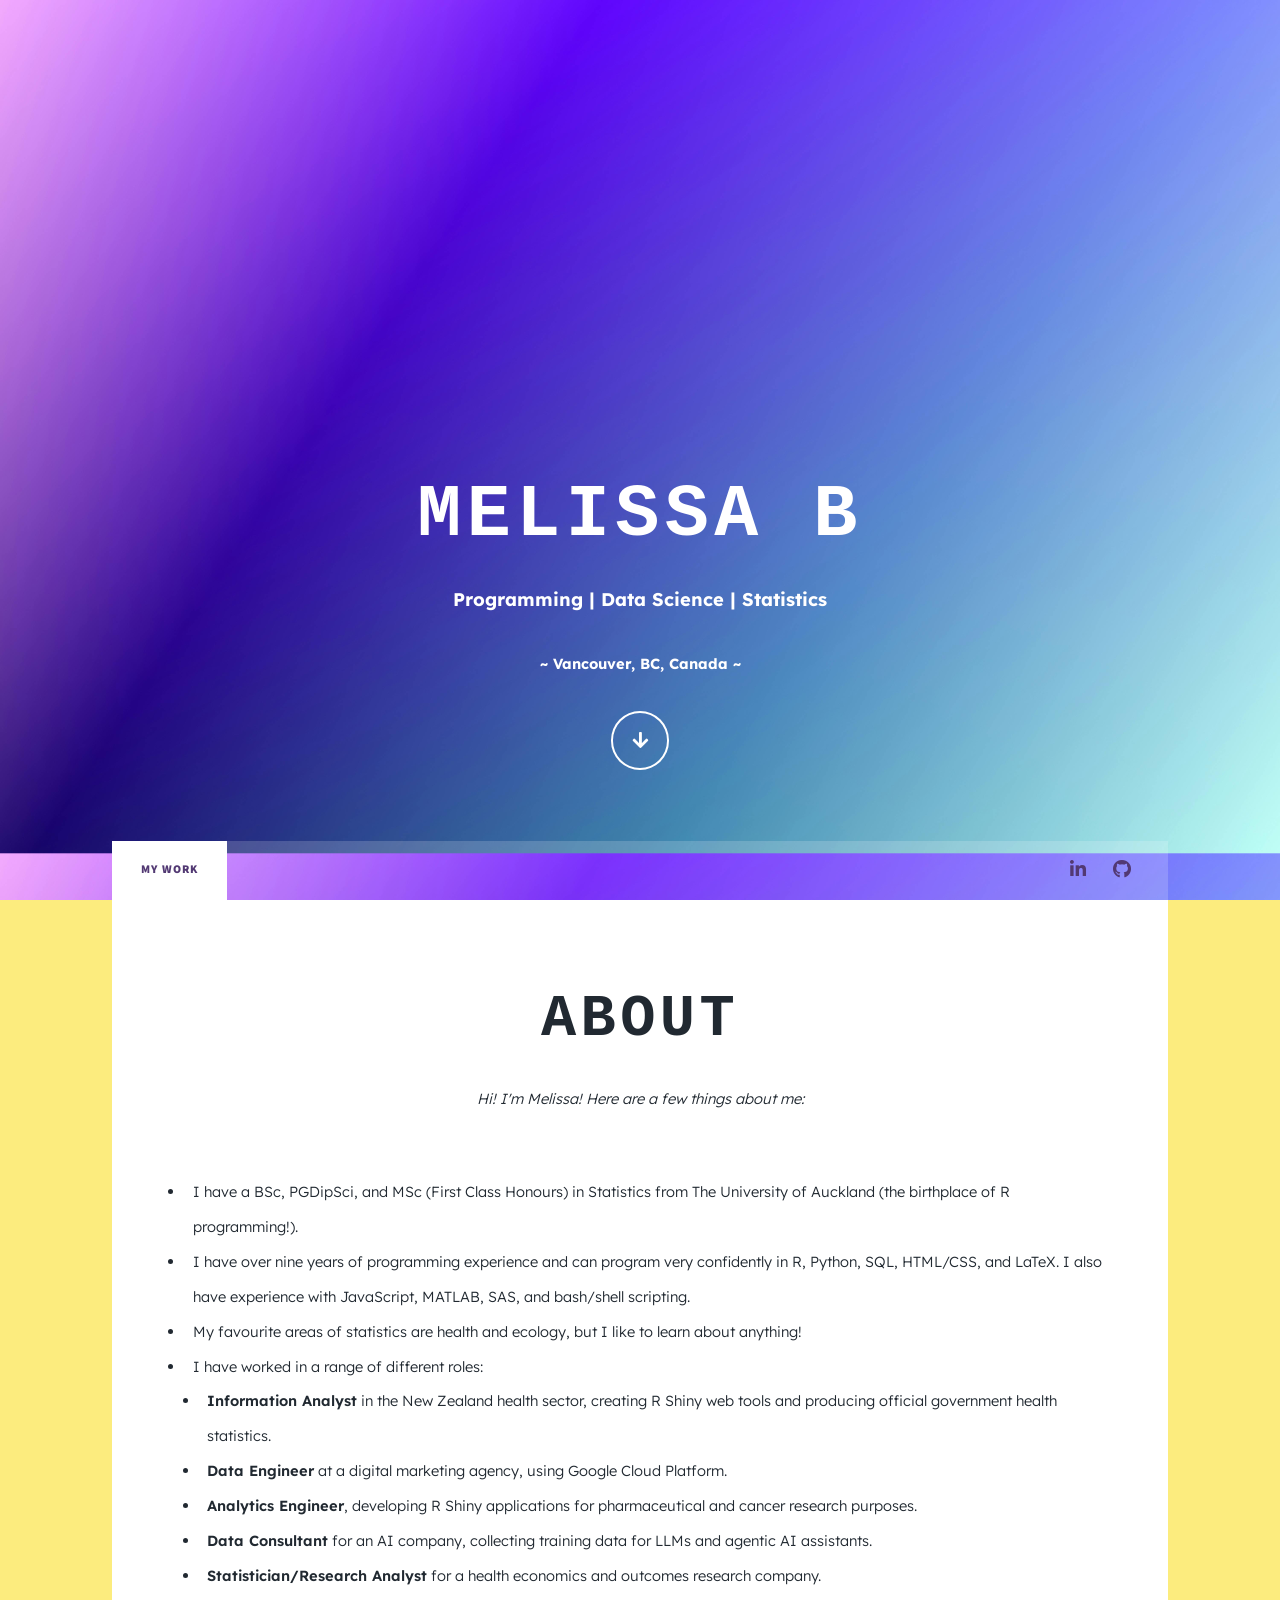
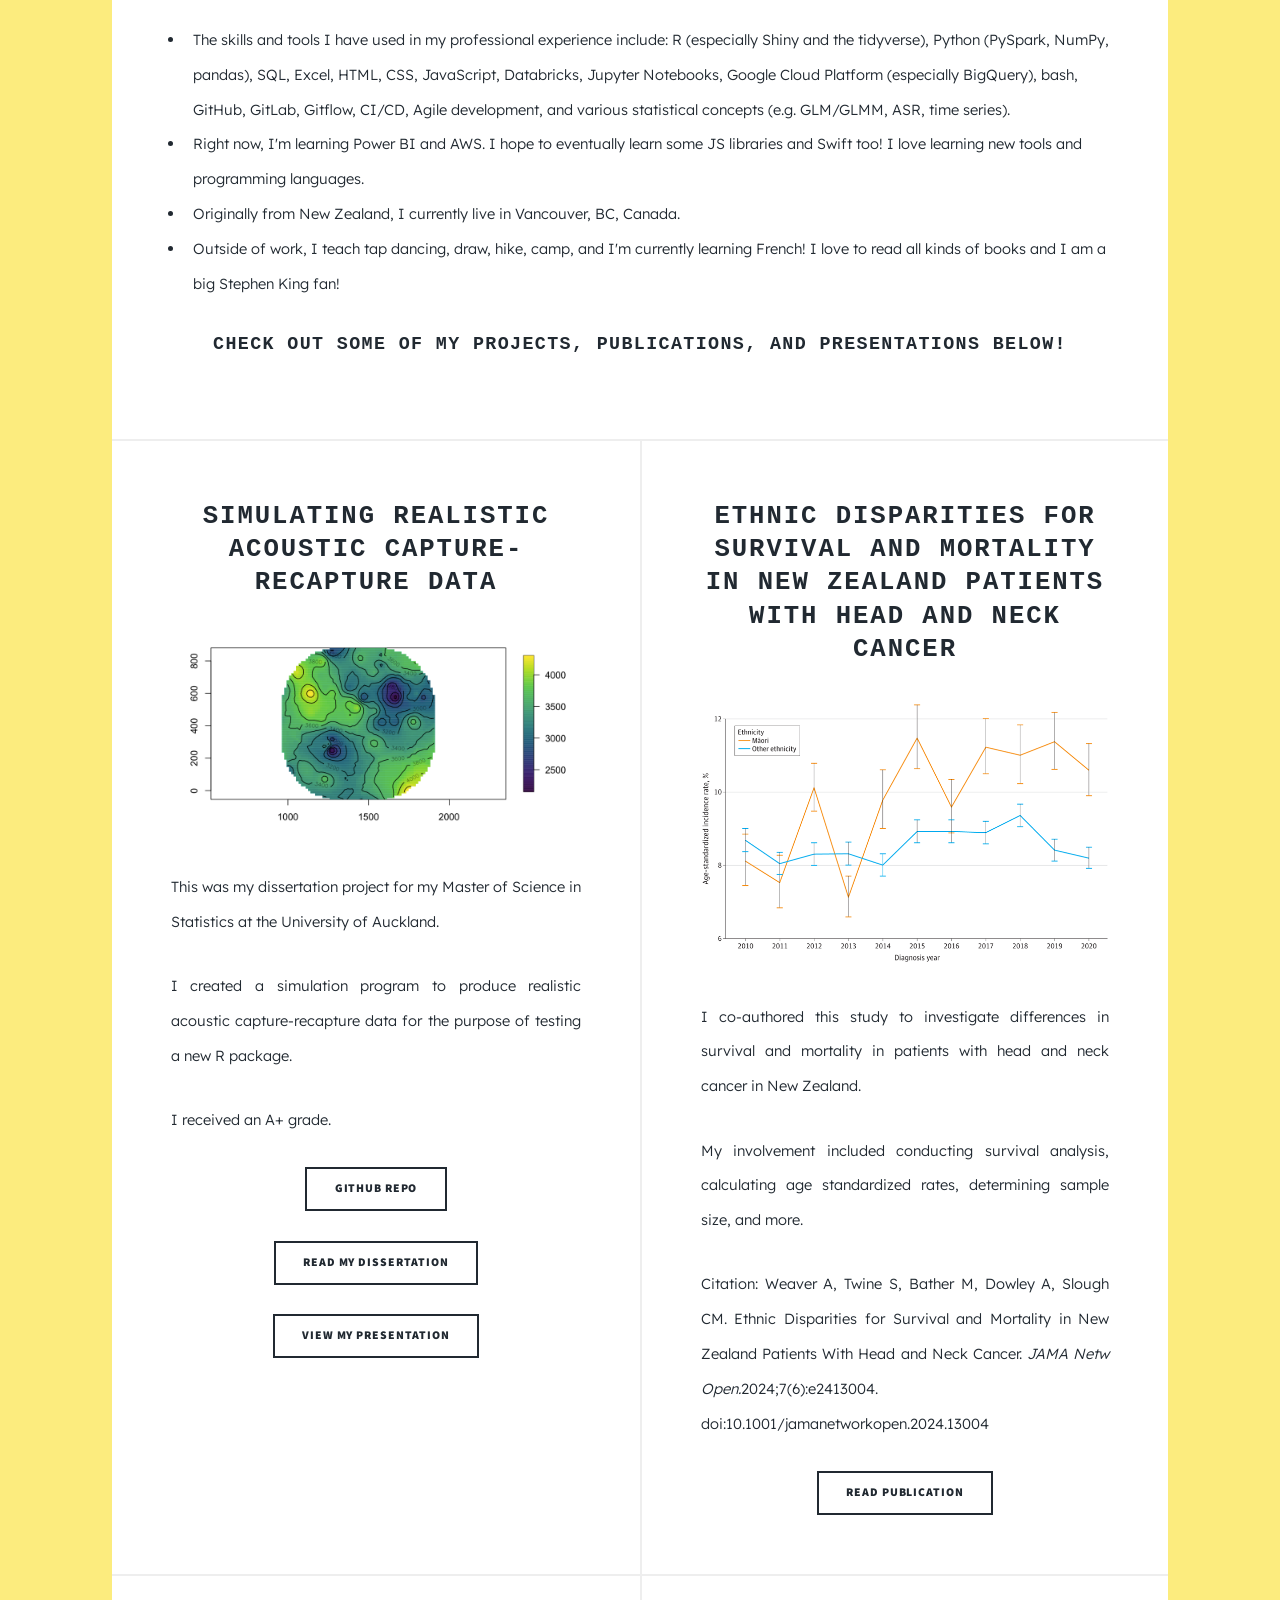
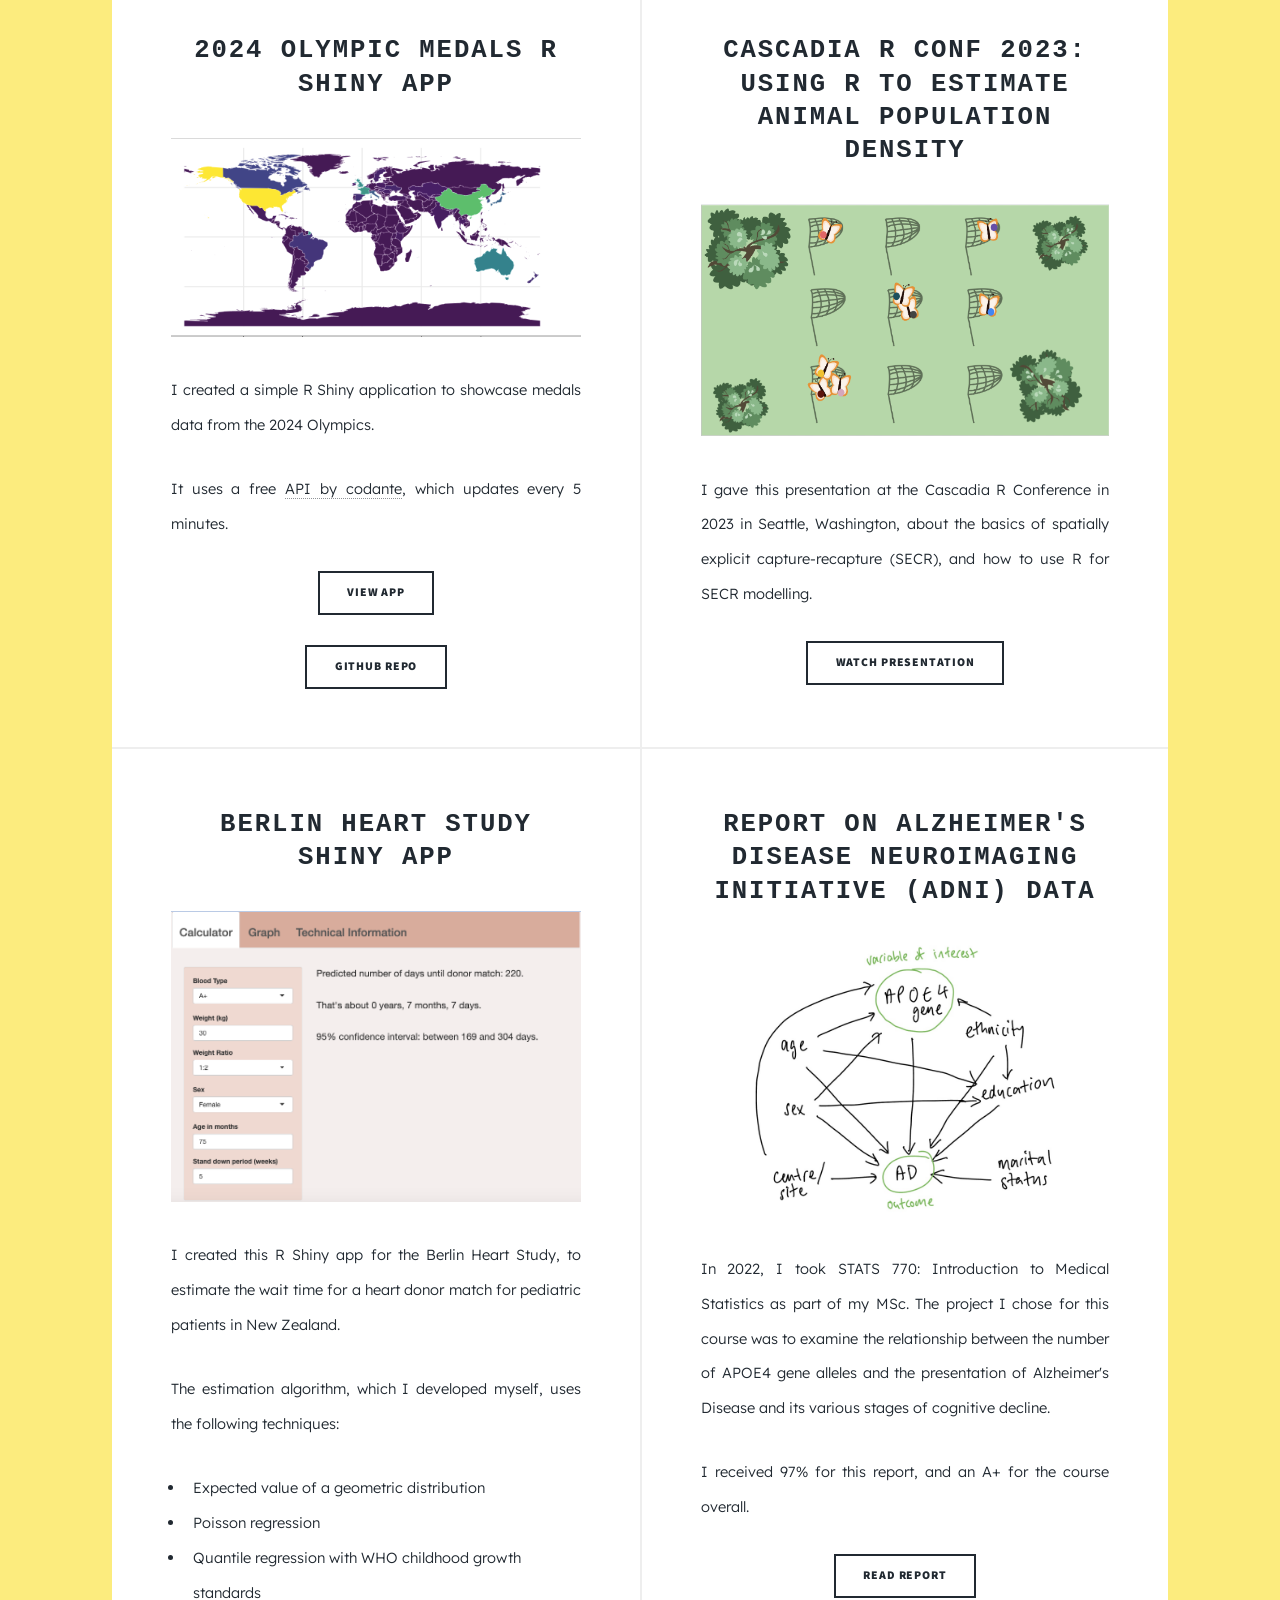
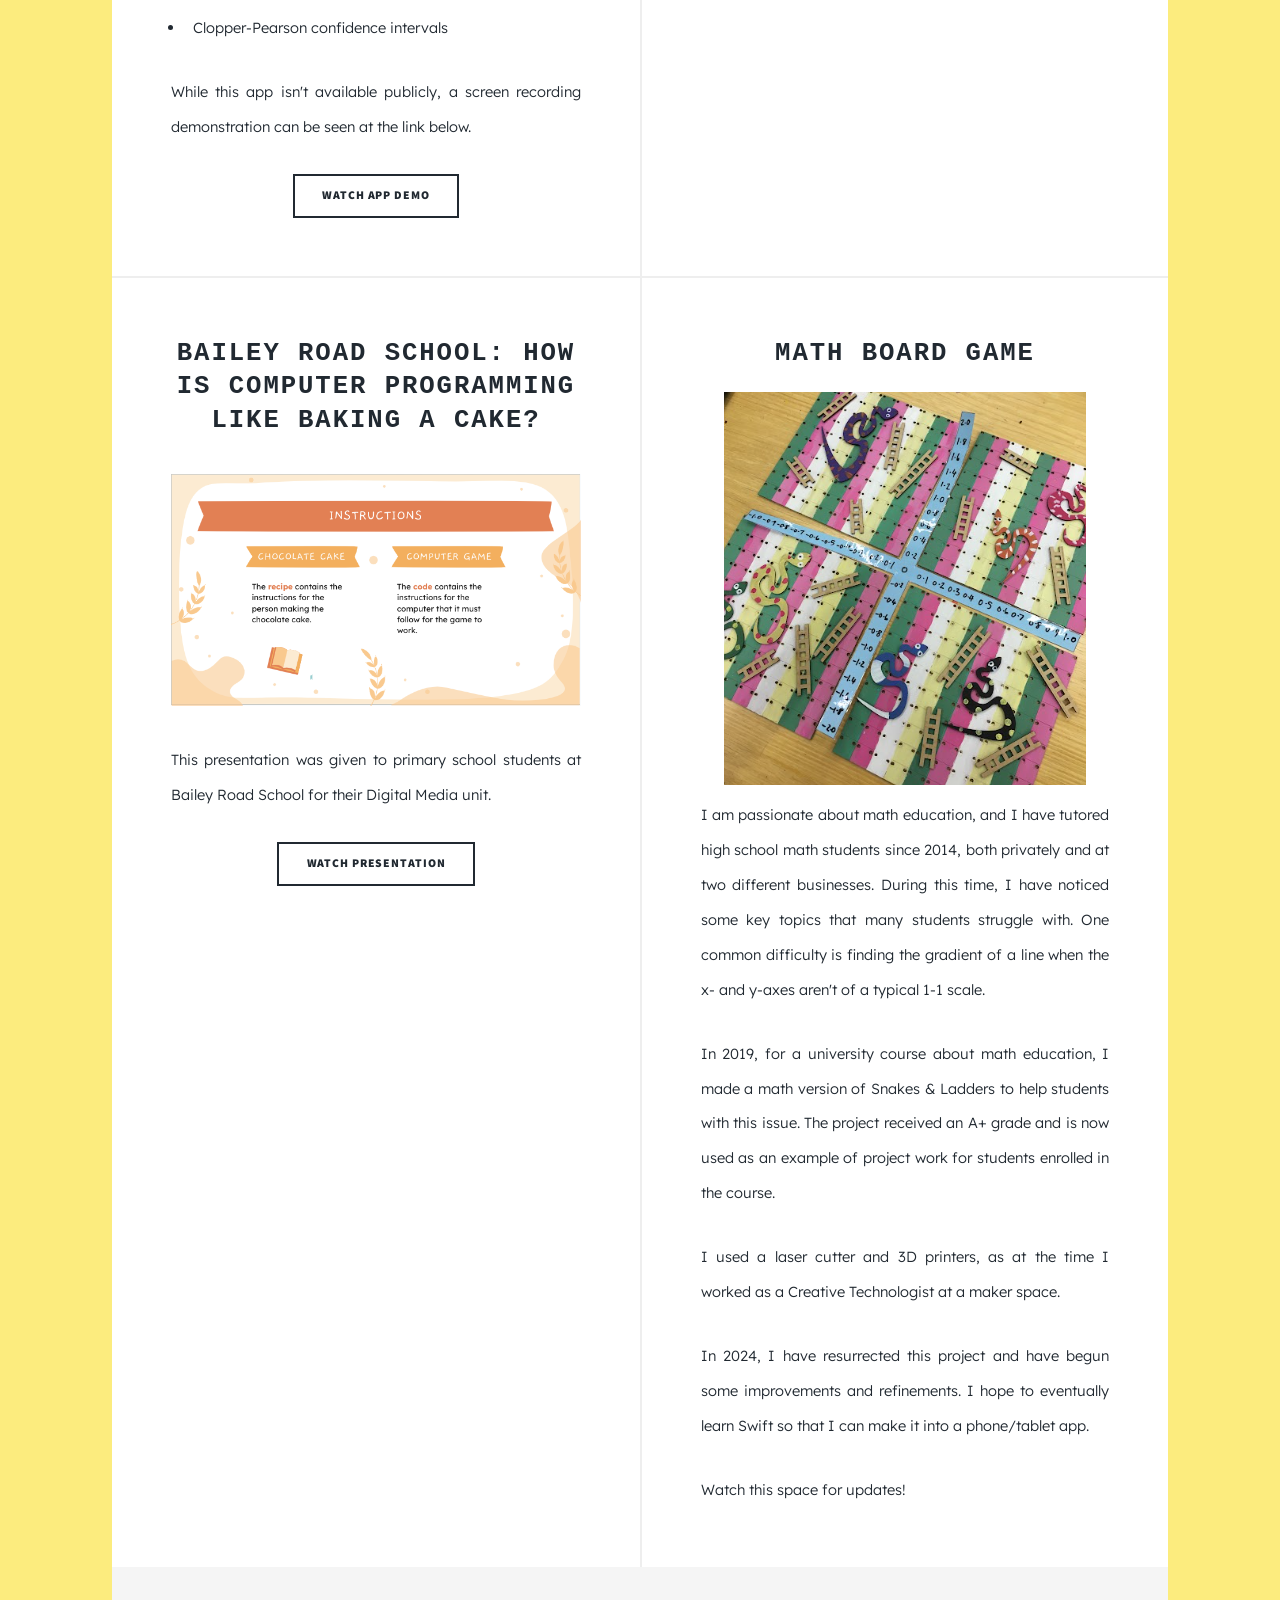
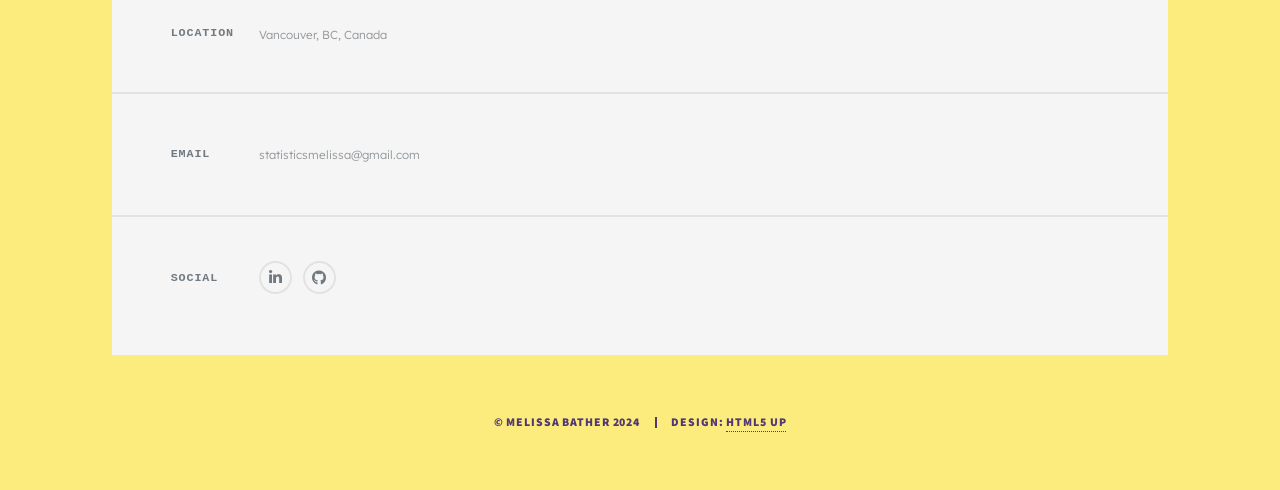
==== index.html @ beaafda6 "added skills to about" ====
<!DOCTYPE HTML>
<!--
	Massively by HTML5 UP
	html5up.net | @ajlkn
	Free for personal and commercial use under the CCA 3.0 license (html5up.net/license)
-->
<html>
	<head>
		<title>Melissa Bather</title>
		<meta charset="utf-8" />
		<meta name="viewport" content="width=device-width, initial-scale=1, user-scalable=no" />
		<link rel="stylesheet" href="assets/css/main.css" />
		<noscript><link rel="stylesheet" href="assets/css/noscript.css" /></noscript>
	</head>
	<body class="is-preload">

		<!-- Wrapper -->
			<div id="wrapper" class="fade-in">

				<!-- Intro -->
					<div id="intro">
						<h1>Melissa B</h1>
						<p>Programming | Data Science | Statistics</p>
						<p id="header_location">~ Vancouver, BC, Canada ~</p>
						<ul class="actions">
							<li><a href="#header" class="button icon solid solo fa-arrow-down scrolly">Continue</a></li>
						</ul>
					</div>

				<!-- Header -->
					<header id="header">
						<a href="index.html" class="logo">Melissa B</a>
					</header>

				<!-- Nav -->
					<nav id="nav">
						<ul class="links">
							<li class="active"><a href="index.html">My Work</a></li>
						</ul>
						<ul class="icons">
							<li><a href="#" class="icon brands fa-linkedin-in"><span class="label">LinkedIn</span></a></li>
							<li><a href="#" class="icon brands fa-github"><span class="label">GitHub</span></a></li>
						</ul>
					</nav>

				<!-- Main -->
					<div id="main">

						<!-- Featured Post -->
							<article class="post featured">
								<header class="major">
									<h2>About</h2>
									<p>Hi! I'm Melissa! Here are a few things about me:</p>			
								</header>
								<ul>
									<li>I have a BSc, PGDipSci, and MSc (First Class Honours) in Statistics from The University of Auckland (the birthplace of R programming!).</li>
									<li>I have over nine years of programming experience and can program very confidently in R, Python, SQL, HTML/CSS, and LaTeX. I also have experience with JavaScript, MATLAB, SAS, and bash/shell scripting.</li>
									<li>My favourite areas of statistics are health and ecology, but I like to learn about anything!</li>
									<li>I have worked in a range of different roles:</li>
										<ul>
											<li><b>Information Analyst</b> in the New Zealand health sector, creating R Shiny web tools and producing official government health statistics.</li>
											<li><b>Data Engineer</b> at a digital marketing agency, using Google Cloud Platform.</li>
											<li><b>Analytics Engineer</b>, developing R Shiny applications for pharmaceutical and cancer research purposes.</li>
											<li><b>Data Consultant</b> for an AI company, collecting training data for LLMs and agentic AI assistants.</li>
											<li><b>Statistician/Research Analyst</b> for a health economics and outcomes research company.</li>
										</ul>
									<li>The skills and tools I have used in my professional experience include: R (especially Shiny and the tidyverse),
										Python (PySpark, NumPy, pandas), SQL, Excel, HTML, CSS, JavaScript, Databricks, Jupyter Notebooks, Google Cloud Platform (especially BigQuery), bash, GitHub, GitLab, Gitflow, CI/CD,
										Agile development, and various statistical concepts (e.g. GLM/GLMM, ASR, time series).
									</li>
									<li> Right now, I'm learning Power BI and AWS. I hope to eventually learn some JS libraries and Swift too! I love learning new tools and programming languages.
									</li>
									<li>Originally from New Zealand, I currently live in Vancouver, BC, Canada.</li>
									<li>Outside of work, I teach tap dancing, draw, hike, camp, and I'm currently learning French! I love to read all kinds of books and I am a big Stephen King fan!</li>
								</ul>
								<h3>Check out some of my projects, publications, and presentations below!</h3>
							</article>

						<!-- Posts -->
							<section class="posts">
								<article>
									<header>
										<h2><a href="https://github.com/melbather/simulating-acr-data">Simulating Realistic Acoustic Capture-Recapture Data</a></h2>
									</header>
									<a href="https://github.com/melbather/simulating-acr-data" target="_blank" class="image fit"><img src="images/capt-recapt.png" alt="" /></a>
									<p>This was my dissertation project for my Master of Science in Statistics at the University of Auckland.</p>
									<p>I created a simulation program to produce realistic acoustic capture-recapture data for the purpose of testing a new R package.</p>
									<p>I received an A+ grade.</p>									
									<ul class="actions special">
										<li><a href="https://github.com/melbather/simulating-acr-data" target="_blank" class="button">GitHub Repo</a></li>
									</ul>
									<ul class="actions special">
										<li><a href="files/Melissa Bather Dissertation.pdf" class="button" download>Read My Dissertation</a></li>
									</ul>
									<ul class="actions special">
										<li><a href="https://drive.google.com/file/d/1yDaxGUN2RsQVJgRgxCX96MwEtmK6qvJ8/view?usp=sharing" target="_blank" class="button">View My Presentation</a></li>
									</ul>
								</article>
								<article>
									<header>
										<h2><a href="https://jamanetwork.com/journals/jamanetworkopen/fullarticle/2819455?guestAccessKey=626c2dfd-67b6-4c3b-807a-51d10d2388b1&utm_source=jps&utm_medium=email&utm_campaign=author_alert-jamanetwork&utm_content=author-author_engagement&utm_term=1m" target="_blank">Ethnic Disparities for Survival and Mortality in New Zealand Patients With Head and Neck Cancer</a></h2>
									</header>
									<a href="https://jamanetwork.com/journals/jamanetworkopen/fullarticle/2819455?guestAccessKey=626c2dfd-67b6-4c3b-807a-51d10d2388b1&utm_source=jps&utm_medium=email&utm_campaign=author_alert-jamanetwork&utm_content=author-author_engagement&utm_term=1m" class="image fit" target="_blank"><img src="images/asr.png" alt="" /></a>
									<p>I co-authored this study to investigate differences in survival and mortality in patients with head and neck cancer in New Zealand.</p>
									<p>My involvement included conducting survival analysis, calculating age standardized rates, determining sample size, and more.</p>
									<p>Citation: Weaver A, Twine S, Bather M, Dowley A, Slough CM. Ethnic Disparities for Survival and Mortality in New Zealand Patients With Head and Neck Cancer. <i>JAMA Netw Open.</i>2024;7(6):e2413004. doi:10.1001/jamanetworkopen.2024.13004</p>
									<ul class="actions special">
										<li><a href="https://jamanetwork.com/journals/jamanetworkopen/fullarticle/2819455?guestAccessKey=626c2dfd-67b6-4c3b-807a-51d10d2388b1&utm_source=jps&utm_medium=email&utm_campaign=author_alert-jamanetwork&utm_content=author-author_engagement&utm_term=1m" target="_blank" class="button">Read Publication</a></li>
									</ul>
								</article>
								<article>
									<header>
										<h2><a href="https://statisticsmelissa.shinyapps.io/olympic-medals/" target="_blank">2024 Olympic Medals R Shiny App</a></h2>
									</header>
									<a href="https://statisticsmelissa.shinyapps.io/olympic-medals/" class="image fit" target="_blank"><img src="images/olympics-map.png" alt="" /></a>
									<p>I created a simple R Shiny application to showcase medals data from the 2024 Olympics.</p>
									<p>It uses a free <a href="https://docs.apis.codante.io/olympic-games-english" target="_blank">API by codante</a>, which updates every 5 minutes.</p>
									<ul class="actions special">
										<li><a href="https://statisticsmelissa.shinyapps.io/olympic-medals/" target="_blank" class="button">View App</a></li>
									</ul>
									<ul class="actions special">
										<li><a href="https://github.com/melbather/2024-olympics-data" target="_blank" class="button">GitHub Repo</a></li>
									</ul>
								</article>
								<article>
									<header>
										<h2><a href="https://www.youtube.com/watch?v=zB0AiWao7FI&t=712s" target="_blank">Cascadia R Conf 2023: Using R to Estimate Animal Population Density</a></h2>
									</header>
									<a href="https://www.youtube.com/watch?v=zB0AiWao7FI&t=712s" class="image fit" target="_blank"><img src="images/rconf.png" alt="" /></a>
									<p>I gave this presentation at the Cascadia R Conference in 2023 in Seattle, Washington, about the basics of
										spatially explicit capture-recapture (SECR), and how to use R for SECR modelling.
									</p>
									<ul class="actions special">
										<li><a href="https://www.youtube.com/watch?v=zB0AiWao7FI&t=712s" class="button" target="_blank">Watch Presentation</a></li>
									</ul>
								</article>
								<article>
									<header>
										<h2><a href="https://drive.google.com/file/d/1dUzVFaUibT8KI4MzbMeLjRqza__forP-/view?usp=sharing" target="_blank">Berlin Heart Study Shiny App</a></h2>
									</header>
									<a href="https://drive.google.com/file/d/1dUzVFaUibT8KI4MzbMeLjRqza__forP-/view?usp=sharing" target="_blank" class="image fit" download><img src="images/bas.png" alt="" /></a>
									<p>I created this R Shiny app for the Berlin Heart Study, to estimate the wait time for a heart donor match 
										for pediatric patients in New Zealand.
									</p>
									<p>The estimation algorithm, which I developed myself, uses the following techniques:</p>
								    <ul>
										<li>Expected value of a geometric distribution</li>
										<li>Poisson regression</li>
										<li>Quantile regression with WHO childhood growth standards</li>
										<li>Clopper-Pearson confidence intervals</li>
									</ul>
									<p>While this app isn't available publicly, a screen recording demonstration can be seen at the link below.</p>
									<ul class="actions special">
										<li><a href="https://drive.google.com/file/d/1dUzVFaUibT8KI4MzbMeLjRqza__forP-/view?usp=sharing" target="_blank" class="button" download>Watch App Demo</a></li>
									</ul>
								</article>
								<article>
									<header>
										<h2><a href="files/report.pdf" download>Report on Alzheimer's Disease Neuroimaging Initiative (ADNI) data</a></h2>
									</header>
									<a href="files/report.pdf" class="image fit" download><img src="images/adni.png" alt="" /></a>
									<p>In 2022, I took STATS 770: Introduction to Medical Statistics as part of my MSc. The project I chose
										for this course was to examine the relationship between the number of APOE4 gene alleles and the 
										presentation of Alzheimer's Disease and its various stages of cognitive decline.  
									</p>
									<p>I received 97% for this report, and an A+ for the course overall.</p>
									<ul class="actions special">
										<li><a href="files/report.pdf" class="button" download>Read Report</a></li>
									</ul>
								</article>
								<article>
									<header>
										<h2><a href="https://drive.google.com/file/d/1-qf5NIRVhvJRTwSeHLSU6Kvki94h3063/view?usp=sharing" target="_blank">Bailey Road School: How Is Computer Programming Like Baking a Cake?</a></h2>
									</header>
									<a href="https://drive.google.com/file/d/1-qf5NIRVhvJRTwSeHLSU6Kvki94h3063/view?usp=sharing" class="image fit" target="_blank"><img src="images/bailyrd.png" alt="" /></a>
									<p>This presentation was given to primary school students at Bailey Road School for their Digital Media unit.</p>
									<ul class="actions special">
										<li><a href="https://drive.google.com/file/d/1-qf5NIRVhvJRTwSeHLSU6Kvki94h3063/view?usp=sharing" class="button" target="_blank">Watch Presentation</a></li>
									</ul>
								</article>
								<article>
									<header>
										<h2>Math Board Game</h2>
									</header>
									<img src="images/boardgame.png" alt="" />
										<p>I am passionate about math education, and I have tutored high school math students since 2014, both privately and at two different businesses. 
											During this time, I have noticed some key topics that many students struggle with. One common difficulty
										    is finding the gradient of a line when the x- and y-axes aren't of a typical 1-1 scale.</p>
										<p>In 2019, for a university course about math education, I made a math version of Snakes & Ladders to help students with this issue. 
											The project received an A+ grade and is now used as an example of project work for students enrolled in the course.</p>
										<p>I used a laser cutter and 3D printers, as at the time I worked as a Creative Technologist at a maker space.</p>
										<p>In 2024, I have resurrected this project and have begun some improvements and refinements. I hope to eventually learn Swift so that I 
											can make it into a phone/tablet app.</p>
										<p>Watch this space for updates!</p>
								</article>
							</section>

					</div>

				<!-- Footer -->
					<footer id="footer">
						<section class="split contact">
							<section class="alt">
								<h3>Location</h3>
								<p>Vancouver, BC, Canada</p>
							</section>
							<section>
								<h3>Email</h3>
								<p>statisticsmelissa@gmail.com</p>
							</section>
							<section>
								<h3>Social</h3>
								<ul class="icons alt">
									<li><a href="https://www.linkedin.com/in/statisticsmelissa/" class="icon brands alt fa-linkedin-in"><span class="label">LinkedIn</span></a></li>
									<li><a href="https://github.com/melbather" class="icon brands alt fa-github"><span class="label">GitHub</span></a></li>
								</ul>
							</section>
						</section>
					</footer>

				<!-- Copyright -->
					<div id="copyright">
						<ul><li>&copy; Melissa Bather 2024</li><li>Design: <a href="https://html5up.net">HTML5 UP</a></li></ul>
					</div>

			</div>

		<!-- Scripts -->
			<script src="assets/js/jquery.min.js"></script>
			<script src="assets/js/jquery.scrollex.min.js"></script>
			<script src="assets/js/jquery.scrolly.min.js"></script>
			<script src="assets/js/browser.min.js"></script>
			<script src="assets/js/breakpoints.min.js"></script>
			<script src="assets/js/util.js"></script>
			<script src="assets/js/main.js"></script>

	</body>
</html>
---- assets/css/main.css ----
@import url(fontawesome-all.min.css);
@import url("https://fonts.googleapis.com/css?family=Merriweather:300,700,300italic,700italic|Source+Sans+Pro:900");
@import url('https://fonts.googleapis.com/css2?family=Lexend:wght@100..900&display=swap');

/*
	Massively by HTML5 UP
	html5up.net | @ajlkn
	Free for personal and commercial use under the CCA 3.0 license (html5up.net/license)
*/

html, body, div, span, applet, object,
iframe, h1, h2, h3, h4, h5, h6, p, blockquote,
pre, a, abbr, acronym, address, big, cite,
code, del, dfn, em, img, ins, kbd, q, s, samp,
small, strike, strong, sub, sup, tt, var, b,
u, i, center, dl, dt, dd, ol, ul, li, fieldset,
form, label, legend, table, caption, tbody,
tfoot, thead, tr, th, td, article, aside,
canvas, details, embed, figure, figcaption,
footer, header, hgroup, menu, nav, output, ruby,
section, summary, time, mark, audio, video {
	margin: 0;
	padding: 0;
	border: 0;
	font-size: 100%;
	font: inherit;
	vertical-align: baseline;}

article, aside, details, figcaption, figure,
footer, header, hgroup, menu, nav, section {
	display: block;}

body {
	line-height: 1;
}

ol, ul {
	list-style: none;
}

blockquote, q {
	quotes: none;
}

	blockquote:before, blockquote:after, q:before, q:after {
		content: '';
		content: none;
	}

table {
	border-collapse: collapse;
	border-spacing: 0;
}

body {
	-webkit-text-size-adjust: none;
}

mark {
	background-color: transparent;
	color: inherit;
}

input::-moz-focus-inner {
	border: 0;
	padding: 0;
}

input, select, textarea {
	-moz-appearance: none;
	-webkit-appearance: none;
	-ms-appearance: none;
	appearance: none;
}

/* Basic */

	@-ms-viewport {
		width: device-width;
	}

	body {
		-ms-overflow-style: scrollbar;
	}

	@media screen and (max-width: 480px) {

		html, body {
			min-width: 320px;
		}

	}

	html {
		box-sizing: border-box;
	}

	*, *:before, *:after {
		box-sizing: inherit;
	}

	body {
		background-color: #fcec7e;
	}

		body.is-preload *, body.is-preload *:before, body.is-preload *:after {
			-moz-animation: none !important;
			-webkit-animation: none !important;
			-ms-animation: none !important;
			animation: none !important;
			-moz-transition: none !important;
			-webkit-transition: none !important;
			-ms-transition: none !important;
			transition: none !important;
		}

/* Type */

	html {
		font-size: 16pt;
	}

		@media screen and (max-width: 1680px) {

			html {
				font-size: 12pt;
			}

		}

		@media screen and (max-width: 1280px) {

			html {
				font-size: 11pt;
			}

		}

		@media screen and (max-width: 360px) {

			html {
				font-size: 10pt;
			}

		}

	body {
		color: #212931;
	}

	body, input, select, textarea {
		font-family: 'Lexend', sans-serif;
		font-weight: 300;
		font-size: 1rem;
		line-height: 2.375;
	}

	a {
		-moz-transition: color 0.2s ease-in-out, background-color 0.2s ease-in-out, border-color 0.2s ease-in-out, box-shadow 0.2s ease-in-out;
		-webkit-transition: color 0.2s ease-in-out, background-color 0.2s ease-in-out, border-color 0.2s ease-in-out, box-shadow 0.2s ease-in-out;
		-ms-transition: color 0.2s ease-in-out, background-color 0.2s ease-in-out, border-color 0.2s ease-in-out, box-shadow 0.2s ease-in-out;
		transition: color 0.2s ease-in-out, background-color 0.2s ease-in-out, border-color 0.2s ease-in-out, box-shadow 0.2s ease-in-out;
		border-bottom: dotted 1px;
		text-decoration: none;
	}

		a:hover {
			border-bottom-color: transparent;
		}

	strong, b {
		font-weight: 600;
	}

	em, i {
		font-style: italic;
	}

	p {
		text-align: justify;
		margin: 0 0 2rem 0;
	}

	h1, h2, h3, h4, h5, h6 {
		font-family: "Courier New", Courier, monospace;
		font-weight: 900;
		line-height: 1.5;
		letter-spacing: 0.075em;
		text-transform: uppercase;
		margin: 0 0 1rem 0;
	}

		h1 a, h2 a, h3 a, h4 a, h5 a, h6 a {
			border-bottom: 0;
			color: inherit;
			text-decoration: none;
		}

	h1 {
		font-size: 4rem;
		line-height: 1.1;
		margin: 0 0 2rem 0;
	}

	h2 {
		font-size: 1.75rem;
		line-height: 1.3;
		margin: 0 0 1.5rem 0;
	}

	h3 {
		font-size: 1.25rem;
		margin: 0 0 1.5rem 0;
	}

	h4 {
		font-size: 1rem;
	}

	h5 {
		font-size: 0.9rem;
	}

	h6 {
		font-size: 0.8rem;
	}

	sub {
		font-size: 0.8rem;
		position: relative;
		top: 0.5rem;
	}

	sup {
		font-size: 0.8rem;
		position: relative;
		top: -0.5rem;
	}

	blockquote {
		border-left: solid 4px;
		font-style: italic;
		margin: 0 0 2rem 0;
		padding: 0.5rem 0 0.5rem 2rem;
	}

	code {
		border: solid 2px;
		font-family: "Courier New", monospace;
		font-size: 0.9rem;
		margin: 0 0.25rem;
		padding: 0.25rem 0.65rem;
	}

	pre {
		-webkit-overflow-scrolling: touch;
		font-family: "Courier New", monospace;
		font-size: 0.9rem;
		margin: 0 0 2rem 0;
	}

		pre code {
			display: block;
			line-height: 1.75;
			padding: 1rem 1.5rem;
			overflow-x: auto;
		}

	hr {
		border: 0;
		border-bottom: solid 2px;
		margin: 3rem 0;
	}

		hr.major {
			margin: 5rem 0;
		}

	.align-left {
		text-align: left;
	}

	.align-center {
		text-align: center;
	}

	.align-right {
		text-align: right;
	}

	input, select, textarea {
		color: #212931;
	}

	a {
		color: #212931;
		border-bottom-color: rgba(33, 41, 49, 0.5);
	}

		a:hover {
			border-bottom-color: transparent;
			color: #18bfef !important;
		}

	strong, b {
		color: #212931;
	}

	h1, h2, h3, h4, h5, h6 {
		color: #212931;
	}

	blockquote {
		border-left-color: #eeeeee;
	}

	code {
		background: rgba(220, 220, 220, 0.25);
		border-color: #eeeeee;
	}

	hr {
		border-bottom-color: #eeeeee;
	}

/* Row */

	.row {
		display: flex;
		flex-wrap: wrap;
		box-sizing: border-box;
		align-items: stretch;
	}

		.row > * {
			box-sizing: border-box;
		}

		.row.gtr-uniform > * > :last-child {
			margin-bottom: 0;
		}

		.row.aln-left {
			justify-content: flex-start;
		}

		.row.aln-center {
			justify-content: center;
		}

		.row.aln-right {
			justify-content: flex-end;
		}

		.row.aln-top {
			align-items: flex-start;
		}

		.row.aln-middle {
			align-items: center;
		}

		.row.aln-bottom {
			align-items: flex-end;
		}

		.row > .imp {
			order: -1;
		}

		.row > .col-1 {
			width: 8.33333%;
		}

		.row > .off-1 {
			margin-left: 8.33333%;
		}

		.row > .col-2 {
			width: 16.66667%;
		}

		.row > .off-2 {
			margin-left: 16.66667%;
		}

		.row > .col-3 {
			width: 25%;
		}

		.row > .off-3 {
			margin-left: 25%;
		}

		.row > .col-4 {
			width: 33.33333%;
		}

		.row > .off-4 {
			margin-left: 33.33333%;
		}

		.row > .col-5 {
			width: 41.66667%;
		}

		.row > .off-5 {
			margin-left: 41.66667%;
		}

		.row > .col-6 {
			width: 50%;
		}

		.row > .off-6 {
			margin-left: 50%;
		}

		.row > .col-7 {
			width: 58.33333%;
		}

		.row > .off-7 {
			margin-left: 58.33333%;
		}

		.row > .col-8 {
			width: 66.66667%;
		}

		.row > .off-8 {
			margin-left: 66.66667%;
		}

		.row > .col-9 {
			width: 75%;
		}

		.row > .off-9 {
			margin-left: 75%;
		}

		.row > .col-10 {
			width: 83.33333%;
		}

		.row > .off-10 {
			margin-left: 83.33333%;
		}

		.row > .col-11 {
			width: 91.66667%;
		}

		.row > .off-11 {
			margin-left: 91.66667%;
		}

		.row > .col-12 {
			width: 100%;
		}

		.row > .off-12 {
			margin-left: 100%;
		}

		.row.gtr-0 {
			margin-top: 0;
			margin-left: 0rem;
		}

			.row.gtr-0 > * {
				padding: 0 0 0 0rem;
			}

			.row.gtr-0.gtr-uniform {
				margin-top: 0rem;
			}

				.row.gtr-0.gtr-uniform > * {
					padding-top: 0rem;
				}

		.row.gtr-25 {
			margin-top: 0;
			margin-left: -0.375rem;
		}

			.row.gtr-25 > * {
				padding: 0 0 0 0.375rem;
			}

			.row.gtr-25.gtr-uniform {
				margin-top: -0.375rem;
			}

				.row.gtr-25.gtr-uniform > * {
					padding-top: 0.375rem;
				}

		.row.gtr-50 {
			margin-top: 0;
			margin-left: -0.75rem;
		}

			.row.gtr-50 > * {
				padding: 0 0 0 0.75rem;
			}

			.row.gtr-50.gtr-uniform {
				margin-top: -0.75rem;
			}

				.row.gtr-50.gtr-uniform > * {
					padding-top: 0.75rem;
				}

		.row {
			margin-top: 0;
			margin-left: -1.5rem;
		}

			.row > * {
				padding: 0 0 0 1.5rem;
			}

			.row.gtr-uniform {
				margin-top: -1.5rem;
			}

				.row.gtr-uniform > * {
					padding-top: 1.5rem;
				}

		.row.gtr-150 {
			margin-top: 0;
			margin-left: -2.25rem;
		}

			.row.gtr-150 > * {
				padding: 0 0 0 2.25rem;
			}

			.row.gtr-150.gtr-uniform {
				margin-top: -2.25rem;
			}

				.row.gtr-150.gtr-uniform > * {
					padding-top: 2.25rem;
				}

		.row.gtr-200 {
			margin-top: 0;
			margin-left: -3rem;
		}

			.row.gtr-200 > * {
				padding: 0 0 0 3rem;
			}

			.row.gtr-200.gtr-uniform {
				margin-top: -3rem;
			}

				.row.gtr-200.gtr-uniform > * {
					padding-top: 3rem;
				}

		@media screen and (max-width: 1680px) {

			.row {
				display: flex;
				flex-wrap: wrap;
				box-sizing: border-box;
				align-items: stretch;
			}

				.row > * {
					box-sizing: border-box;
				}

				.row.gtr-uniform > * > :last-child {
					margin-bottom: 0;
				}

				.row.aln-left {
					justify-content: flex-start;
				}

				.row.aln-center {
					justify-content: center;
				}

				.row.aln-right {
					justify-content: flex-end;
				}

				.row.aln-top {
					align-items: flex-start;
				}

				.row.aln-middle {
					align-items: center;
				}

				.row.aln-bottom {
					align-items: flex-end;
				}

				.row > .imp-xlarge {
					order: -1;
				}

				.row > .col-1-xlarge {
					width: 8.33333%;
				}

				.row > .off-1-xlarge {
					margin-left: 8.33333%;
				}

				.row > .col-2-xlarge {
					width: 16.66667%;
				}

				.row > .off-2-xlarge {
					margin-left: 16.66667%;
				}

				.row > .col-3-xlarge {
					width: 25%;
				}

				.row > .off-3-xlarge {
					margin-left: 25%;
				}

				.row > .col-4-xlarge {
					width: 33.33333%;
				}

				.row > .off-4-xlarge {
					margin-left: 33.33333%;
				}

				.row > .col-5-xlarge {
					width: 41.66667%;
				}

				.row > .off-5-xlarge {
					margin-left: 41.66667%;
				}

				.row > .col-6-xlarge {
					width: 50%;
				}

				.row > .off-6-xlarge {
					margin-left: 50%;
				}

				.row > .col-7-xlarge {
					width: 58.33333%;
				}

				.row > .off-7-xlarge {
					margin-left: 58.33333%;
				}

				.row > .col-8-xlarge {
					width: 66.66667%;
				}

				.row > .off-8-xlarge {
					margin-left: 66.66667%;
				}

				.row > .col-9-xlarge {
					width: 75%;
				}

				.row > .off-9-xlarge {
					margin-left: 75%;
				}

				.row > .col-10-xlarge {
					width: 83.33333%;
				}

				.row > .off-10-xlarge {
					margin-left: 83.33333%;
				}

				.row > .col-11-xlarge {
					width: 91.66667%;
				}

				.row > .off-11-xlarge {
					margin-left: 91.66667%;
				}

				.row > .col-12-xlarge {
					width: 100%;
				}

				.row > .off-12-xlarge {
					margin-left: 100%;
				}

				.row.gtr-0 {
					margin-top: 0;
					margin-left: 0rem;
				}

					.row.gtr-0 > * {
						padding: 0 0 0 0rem;
					}

					.row.gtr-0.gtr-uniform {
						margin-top: 0rem;
					}

						.row.gtr-0.gtr-uniform > * {
							padding-top: 0rem;
						}

				.row.gtr-25 {
					margin-top: 0;
					margin-left: -0.375rem;
				}

					.row.gtr-25 > * {
						padding: 0 0 0 0.375rem;
					}

					.row.gtr-25.gtr-uniform {
						margin-top: -0.375rem;
					}

						.row.gtr-25.gtr-uniform > * {
							padding-top: 0.375rem;
						}

				.row.gtr-50 {
					margin-top: 0;
					margin-left: -0.75rem;
				}

					.row.gtr-50 > * {
						padding: 0 0 0 0.75rem;
					}

					.row.gtr-50.gtr-uniform {
						margin-top: -0.75rem;
					}

						.row.gtr-50.gtr-uniform > * {
							padding-top: 0.75rem;
						}

				.row {
					margin-top: 0;
					margin-left: -1.5rem;
				}

					.row > * {
						padding: 0 0 0 1.5rem;
					}

					.row.gtr-uniform {
						margin-top: -1.5rem;
					}

						.row.gtr-uniform > * {
							padding-top: 1.5rem;
						}

				.row.gtr-150 {
					margin-top: 0;
					margin-left: -2.25rem;
				}

					.row.gtr-150 > * {
						padding: 0 0 0 2.25rem;
					}

					.row.gtr-150.gtr-uniform {
						margin-top: -2.25rem;
					}

						.row.gtr-150.gtr-uniform > * {
							padding-top: 2.25rem;
						}

				.row.gtr-200 {
					margin-top: 0;
					margin-left: -3rem;
				}

					.row.gtr-200 > * {
						padding: 0 0 0 3rem;
					}

					.row.gtr-200.gtr-uniform {
						margin-top: -3rem;
					}

						.row.gtr-200.gtr-uniform > * {
							padding-top: 3rem;
						}

		}

		@media screen and (max-width: 1280px) {

			.row {
				display: flex;
				flex-wrap: wrap;
				box-sizing: border-box;
				align-items: stretch;
			}

				.row > * {
					box-sizing: border-box;
				}

				.row.gtr-uniform > * > :last-child {
					margin-bottom: 0;
				}

				.row.aln-left {
					justify-content: flex-start;
				}

				.row.aln-center {
					justify-content: center;
				}

				.row.aln-right {
					justify-content: flex-end;
				}

				.row.aln-top {
					align-items: flex-start;
				}

				.row.aln-middle {
					align-items: center;
				}

				.row.aln-bottom {
					align-items: flex-end;
				}

				.row > .imp-large {
					order: -1;
				}

				.row > .col-1-large {
					width: 8.33333%;
				}

				.row > .off-1-large {
					margin-left: 8.33333%;
				}

				.row > .col-2-large {
					width: 16.66667%;
				}

				.row > .off-2-large {
					margin-left: 16.66667%;
				}

				.row > .col-3-large {
					width: 25%;
				}

				.row > .off-3-large {
					margin-left: 25%;
				}

				.row > .col-4-large {
					width: 33.33333%;
				}

				.row > .off-4-large {
					margin-left: 33.33333%;
				}

				.row > .col-5-large {
					width: 41.66667%;
				}

				.row > .off-5-large {
					margin-left: 41.66667%;
				}

				.row > .col-6-large {
					width: 50%;
				}

				.row > .off-6-large {
					margin-left: 50%;
				}

				.row > .col-7-large {
					width: 58.33333%;
				}

				.row > .off-7-large {
					margin-left: 58.33333%;
				}

				.row > .col-8-large {
					width: 66.66667%;
				}

				.row > .off-8-large {
					margin-left: 66.66667%;
				}

				.row > .col-9-large {
					width: 75%;
				}

				.row > .off-9-large {
					margin-left: 75%;
				}

				.row > .col-10-large {
					width: 83.33333%;
				}

				.row > .off-10-large {
					margin-left: 83.33333%;
				}

				.row > .col-11-large {
					width: 91.66667%;
				}

				.row > .off-11-large {
					margin-left: 91.66667%;
				}

				.row > .col-12-large {
					width: 100%;
				}

				.row > .off-12-large {
					margin-left: 100%;
				}

				.row.gtr-0 {
					margin-top: 0;
					margin-left: 0rem;
				}

					.row.gtr-0 > * {
						padding: 0 0 0 0rem;
					}

					.row.gtr-0.gtr-uniform {
						margin-top: 0rem;
					}

						.row.gtr-0.gtr-uniform > * {
							padding-top: 0rem;
						}

				.row.gtr-25 {
					margin-top: 0;
					margin-left: -0.375rem;
				}

					.row.gtr-25 > * {
						padding: 0 0 0 0.375rem;
					}

					.row.gtr-25.gtr-uniform {
						margin-top: -0.375rem;
					}

						.row.gtr-25.gtr-uniform > * {
							padding-top: 0.375rem;
						}

				.row.gtr-50 {
					margin-top: 0;
					margin-left: -0.75rem;
				}

					.row.gtr-50 > * {
						padding: 0 0 0 0.75rem;
					}

					.row.gtr-50.gtr-uniform {
						margin-top: -0.75rem;
					}

						.row.gtr-50.gtr-uniform > * {
							padding-top: 0.75rem;
						}

				.row {
					margin-top: 0;
					margin-left: -1.5rem;
				}

					.row > * {
						padding: 0 0 0 1.5rem;
					}

					.row.gtr-uniform {
						margin-top: -1.5rem;
					}

						.row.gtr-uniform > * {
							padding-top: 1.5rem;
						}

				.row.gtr-150 {
					margin-top: 0;
					margin-left: -2.25rem;
				}

					.row.gtr-150 > * {
						padding: 0 0 0 2.25rem;
					}

					.row.gtr-150.gtr-uniform {
						margin-top: -2.25rem;
					}

						.row.gtr-150.gtr-uniform > * {
							padding-top: 2.25rem;
						}

				.row.gtr-200 {
					margin-top: 0;
					margin-left: -3rem;
				}

					.row.gtr-200 > * {
						padding: 0 0 0 3rem;
					}

					.row.gtr-200.gtr-uniform {
						margin-top: -3rem;
					}

						.row.gtr-200.gtr-uniform > * {
							padding-top: 3rem;
						}

		}

		@media screen and (max-width: 980px) {

			.row {
				display: flex;
				flex-wrap: wrap;
				box-sizing: border-box;
				align-items: stretch;
			}

				.row > * {
					box-sizing: border-box;
				}

				.row.gtr-uniform > * > :last-child {
					margin-bottom: 0;
				}

				.row.aln-left {
					justify-content: flex-start;
				}

				.row.aln-center {
					justify-content: center;
				}

				.row.aln-right {
					justify-content: flex-end;
				}

				.row.aln-top {
					align-items: flex-start;
				}

				.row.aln-middle {
					align-items: center;
				}

				.row.aln-bottom {
					align-items: flex-end;
				}

				.row > .imp-medium {
					order: -1;
				}

				.row > .col-1-medium {
					width: 8.33333%;
				}

				.row > .off-1-medium {
					margin-left: 8.33333%;
				}

				.row > .col-2-medium {
					width: 16.66667%;
				}

				.row > .off-2-medium {
					margin-left: 16.66667%;
				}

				.row > .col-3-medium {
					width: 25%;
				}

				.row > .off-3-medium {
					margin-left: 25%;
				}

				.row > .col-4-medium {
					width: 33.33333%;
				}

				.row > .off-4-medium {
					margin-left: 33.33333%;
				}

				.row > .col-5-medium {
					width: 41.66667%;
				}

				.row > .off-5-medium {
					margin-left: 41.66667%;
				}

				.row > .col-6-medium {
					width: 50%;
				}

				.row > .off-6-medium {
					margin-left: 50%;
				}

				.row > .col-7-medium {
					width: 58.33333%;
				}

				.row > .off-7-medium {
					margin-left: 58.33333%;
				}

				.row > .col-8-medium {
					width: 66.66667%;
				}

				.row > .off-8-medium {
					margin-left: 66.66667%;
				}

				.row > .col-9-medium {
					width: 75%;
				}

				.row > .off-9-medium {
					margin-left: 75%;
				}

				.row > .col-10-medium {
					width: 83.33333%;
				}

				.row > .off-10-medium {
					margin-left: 83.33333%;
				}

				.row > .col-11-medium {
					width: 91.66667%;
				}

				.row > .off-11-medium {
					margin-left: 91.66667%;
				}

				.row > .col-12-medium {
					width: 100%;
				}

				.row > .off-12-medium {
					margin-left: 100%;
				}

				.row.gtr-0 {
					margin-top: 0;
					margin-left: 0rem;
				}

					.row.gtr-0 > * {
						padding: 0 0 0 0rem;
					}

					.row.gtr-0.gtr-uniform {
						margin-top: 0rem;
					}

						.row.gtr-0.gtr-uniform > * {
							padding-top: 0rem;
						}

				.row.gtr-25 {
					margin-top: 0;
					margin-left: -0.375rem;
				}

					.row.gtr-25 > * {
						padding: 0 0 0 0.375rem;
					}

					.row.gtr-25.gtr-uniform {
						margin-top: -0.375rem;
					}

						.row.gtr-25.gtr-uniform > * {
							padding-top: 0.375rem;
						}

				.row.gtr-50 {
					margin-top: 0;
					margin-left: -0.75rem;
				}

					.row.gtr-50 > * {
						padding: 0 0 0 0.75rem;
					}

					.row.gtr-50.gtr-uniform {
						margin-top: -0.75rem;
					}

						.row.gtr-50.gtr-uniform > * {
							padding-top: 0.75rem;
						}

				.row {
					margin-top: 0;
					margin-left: -1.5rem;
				}

					.row > * {
						padding: 0 0 0 1.5rem;
					}

					.row.gtr-uniform {
						margin-top: -1.5rem;
					}

						.row.gtr-uniform > * {
							padding-top: 1.5rem;
						}

				.row.gtr-150 {
					margin-top: 0;
					margin-left: -2.25rem;
				}

					.row.gtr-150 > * {
						padding: 0 0 0 2.25rem;
					}

					.row.gtr-150.gtr-uniform {
						margin-top: -2.25rem;
					}

						.row.gtr-150.gtr-uniform > * {
							padding-top: 2.25rem;
						}

				.row.gtr-200 {
					margin-top: 0;
					margin-left: -3rem;
				}

					.row.gtr-200 > * {
						padding: 0 0 0 3rem;
					}

					.row.gtr-200.gtr-uniform {
						margin-top: -3rem;
					}

						.row.gtr-200.gtr-uniform > * {
							padding-top: 3rem;
						}

		}

		@media screen and (max-width: 736px) {

			.row {
				display: flex;
				flex-wrap: wrap;
				box-sizing: border-box;
				align-items: stretch;
			}

				.row > * {
					box-sizing: border-box;
				}

				.row.gtr-uniform > * > :last-child {
					margin-bottom: 0;
				}

				.row.aln-left {
					justify-content: flex-start;
				}

				.row.aln-center {
					justify-content: center;
				}

				.row.aln-right {
					justify-content: flex-end;
				}

				.row.aln-top {
					align-items: flex-start;
				}

				.row.aln-middle {
					align-items: center;
				}

				.row.aln-bottom {
					align-items: flex-end;
				}

				.row > .imp-small {
					order: -1;
				}

				.row > .col-1-small {
					width: 8.33333%;
				}

				.row > .off-1-small {
					margin-left: 8.33333%;
				}

				.row > .col-2-small {
					width: 16.66667%;
				}

				.row > .off-2-small {
					margin-left: 16.66667%;
				}

				.row > .col-3-small {
					width: 25%;
				}

				.row > .off-3-small {
					margin-left: 25%;
				}

				.row > .col-4-small {
					width: 33.33333%;
				}

				.row > .off-4-small {
					margin-left: 33.33333%;
				}

				.row > .col-5-small {
					width: 41.66667%;
				}

				.row > .off-5-small {
					margin-left: 41.66667%;
				}

				.row > .col-6-small {
					width: 50%;
				}

				.row > .off-6-small {
					margin-left: 50%;
				}

				.row > .col-7-small {
					width: 58.33333%;
				}

				.row > .off-7-small {
					margin-left: 58.33333%;
				}

				.row > .col-8-small {
					width: 66.66667%;
				}

				.row > .off-8-small {
					margin-left: 66.66667%;
				}

				.row > .col-9-small {
					width: 75%;
				}

				.row > .off-9-small {
					margin-left: 75%;
				}

				.row > .col-10-small {
					width: 83.33333%;
				}

				.row > .off-10-small {
					margin-left: 83.33333%;
				}

				.row > .col-11-small {
					width: 91.66667%;
				}

				.row > .off-11-small {
					margin-left: 91.66667%;
				}

				.row > .col-12-small {
					width: 100%;
				}

				.row > .off-12-small {
					margin-left: 100%;
				}

				.row.gtr-0 {
					margin-top: 0;
					margin-left: 0rem;
				}

					.row.gtr-0 > * {
						padding: 0 0 0 0rem;
					}

					.row.gtr-0.gtr-uniform {
						margin-top: 0rem;
					}

						.row.gtr-0.gtr-uniform > * {
							padding-top: 0rem;
						}

				.row.gtr-25 {
					margin-top: 0;
					margin-left: -0.375rem;
				}

					.row.gtr-25 > * {
						padding: 0 0 0 0.375rem;
					}

					.row.gtr-25.gtr-uniform {
						margin-top: -0.375rem;
					}

						.row.gtr-25.gtr-uniform > * {
							padding-top: 0.375rem;
						}

				.row.gtr-50 {
					margin-top: 0;
					margin-left: -0.75rem;
				}

					.row.gtr-50 > * {
						padding: 0 0 0 0.75rem;
					}

					.row.gtr-50.gtr-uniform {
						margin-top: -0.75rem;
					}

						.row.gtr-50.gtr-uniform > * {
							padding-top: 0.75rem;
						}

				.row {
					margin-top: 0;
					margin-left: -1.5rem;
				}

					.row > * {
						padding: 0 0 0 1.5rem;
					}

					.row.gtr-uniform {
						margin-top: -1.5rem;
					}

						.row.gtr-uniform > * {
							padding-top: 1.5rem;
						}

				.row.gtr-150 {
					margin-top: 0;
					margin-left: -2.25rem;
				}

					.row.gtr-150 > * {
						padding: 0 0 0 2.25rem;
					}

					.row.gtr-150.gtr-uniform {
						margin-top: -2.25rem;
					}

						.row.gtr-150.gtr-uniform > * {
							padding-top: 2.25rem;
						}

				.row.gtr-200 {
					margin-top: 0;
					margin-left: -3rem;
				}

					.row.gtr-200 > * {
						padding: 0 0 0 3rem;
					}

					.row.gtr-200.gtr-uniform {
						margin-top: -3rem;
					}

						.row.gtr-200.gtr-uniform > * {
							padding-top: 3rem;
						}

		}

		@media screen and (max-width: 480px) {

			.row {
				display: flex;
				flex-wrap: wrap;
				box-sizing: border-box;
				align-items: stretch;
			}

				.row > * {
					box-sizing: border-box;
				}

				.row.gtr-uniform > * > :last-child {
					margin-bottom: 0;
				}

				.row.aln-left {
					justify-content: flex-start;
				}

				.row.aln-center {
					justify-content: center;
				}

				.row.aln-right {
					justify-content: flex-end;
				}

				.row.aln-top {
					align-items: flex-start;
				}

				.row.aln-middle {
					align-items: center;
				}

				.row.aln-bottom {
					align-items: flex-end;
				}

				.row > .imp-xsmall {
					order: -1;
				}

				.row > .col-1-xsmall {
					width: 8.33333%;
				}

				.row > .off-1-xsmall {
					margin-left: 8.33333%;
				}

				.row > .col-2-xsmall {
					width: 16.66667%;
				}

				.row > .off-2-xsmall {
					margin-left: 16.66667%;
				}

				.row > .col-3-xsmall {
					width: 25%;
				}

				.row > .off-3-xsmall {
					margin-left: 25%;
				}

				.row > .col-4-xsmall {
					width: 33.33333%;
				}

				.row > .off-4-xsmall {
					margin-left: 33.33333%;
				}

				.row > .col-5-xsmall {
					width: 41.66667%;
				}

				.row > .off-5-xsmall {
					margin-left: 41.66667%;
				}

				.row > .col-6-xsmall {
					width: 50%;
				}

				.row > .off-6-xsmall {
					margin-left: 50%;
				}

				.row > .col-7-xsmall {
					width: 58.33333%;
				}

				.row > .off-7-xsmall {
					margin-left: 58.33333%;
				}

				.row > .col-8-xsmall {
					width: 66.66667%;
				}

				.row > .off-8-xsmall {
					margin-left: 66.66667%;
				}

				.row > .col-9-xsmall {
					width: 75%;
				}

				.row > .off-9-xsmall {
					margin-left: 75%;
				}

				.row > .col-10-xsmall {
					width: 83.33333%;
				}

				.row > .off-10-xsmall {
					margin-left: 83.33333%;
				}

				.row > .col-11-xsmall {
					width: 91.66667%;
				}

				.row > .off-11-xsmall {
					margin-left: 91.66667%;
				}

				.row > .col-12-xsmall {
					width: 100%;
				}

				.row > .off-12-xsmall {
					margin-left: 100%;
				}

				.row.gtr-0 {
					margin-top: 0;
					margin-left: 0rem;
				}

					.row.gtr-0 > * {
						padding: 0 0 0 0rem;
					}

					.row.gtr-0.gtr-uniform {
						margin-top: 0rem;
					}

						.row.gtr-0.gtr-uniform > * {
							padding-top: 0rem;
						}

				.row.gtr-25 {
					margin-top: 0;
					margin-left: -0.375rem;
				}

					.row.gtr-25 > * {
						padding: 0 0 0 0.375rem;
					}

					.row.gtr-25.gtr-uniform {
						margin-top: -0.375rem;
					}

						.row.gtr-25.gtr-uniform > * {
							padding-top: 0.375rem;
						}

				.row.gtr-50 {
					margin-top: 0;
					margin-left: -0.75rem;
				}

					.row.gtr-50 > * {
						padding: 0 0 0 0.75rem;
					}

					.row.gtr-50.gtr-uniform {
						margin-top: -0.75rem;
					}

						.row.gtr-50.gtr-uniform > * {
							padding-top: 0.75rem;
						}

				.row {
					margin-top: 0;
					margin-left: -1.5rem;
				}

					.row > * {
						padding: 0 0 0 1.5rem;
					}

					.row.gtr-uniform {
						margin-top: -1.5rem;
					}

						.row.gtr-uniform > * {
							padding-top: 1.5rem;
						}

				.row.gtr-150 {
					margin-top: 0;
					margin-left: -2.25rem;
				}

					.row.gtr-150 > * {
						padding: 0 0 0 2.25rem;
					}

					.row.gtr-150.gtr-uniform {
						margin-top: -2.25rem;
					}

						.row.gtr-150.gtr-uniform > * {
							padding-top: 2.25rem;
						}

				.row.gtr-200 {
					margin-top: 0;
					margin-left: -3rem;
				}

					.row.gtr-200 > * {
						padding: 0 0 0 3rem;
					}

					.row.gtr-200.gtr-uniform {
						margin-top: -3rem;
					}

						.row.gtr-200.gtr-uniform > * {
							padding-top: 3rem;
						}

		}

		@media screen and (max-width: 360px) {

			.row {
				display: flex;
				flex-wrap: wrap;
				box-sizing: border-box;
				align-items: stretch;
			}

				.row > * {
					box-sizing: border-box;
				}

				.row.gtr-uniform > * > :last-child {
					margin-bottom: 0;
				}

				.row.aln-left {
					justify-content: flex-start;
				}

				.row.aln-center {
					justify-content: center;
				}

				.row.aln-right {
					justify-content: flex-end;
				}

				.row.aln-top {
					align-items: flex-start;
				}

				.row.aln-middle {
					align-items: center;
				}

				.row.aln-bottom {
					align-items: flex-end;
				}

				.row > .imp-xxsmall {
					order: -1;
				}

				.row > .col-1-xxsmall {
					width: 8.33333%;
				}

				.row > .off-1-xxsmall {
					margin-left: 8.33333%;
				}

				.row > .col-2-xxsmall {
					width: 16.66667%;
				}

				.row > .off-2-xxsmall {
					margin-left: 16.66667%;
				}

				.row > .col-3-xxsmall {
					width: 25%;
				}

				.row > .off-3-xxsmall {
					margin-left: 25%;
				}

				.row > .col-4-xxsmall {
					width: 33.33333%;
				}

				.row > .off-4-xxsmall {
					margin-left: 33.33333%;
				}

				.row > .col-5-xxsmall {
					width: 41.66667%;
				}

				.row > .off-5-xxsmall {
					margin-left: 41.66667%;
				}

				.row > .col-6-xxsmall {
					width: 50%;
				}

				.row > .off-6-xxsmall {
					margin-left: 50%;
				}

				.row > .col-7-xxsmall {
					width: 58.33333%;
				}

				.row > .off-7-xxsmall {
					margin-left: 58.33333%;
				}

				.row > .col-8-xxsmall {
					width: 66.66667%;
				}

				.row > .off-8-xxsmall {
					margin-left: 66.66667%;
				}

				.row > .col-9-xxsmall {
					width: 75%;
				}

				.row > .off-9-xxsmall {
					margin-left: 75%;
				}

				.row > .col-10-xxsmall {
					width: 83.33333%;
				}

				.row > .off-10-xxsmall {
					margin-left: 83.33333%;
				}

				.row > .col-11-xxsmall {
					width: 91.66667%;
				}

				.row > .off-11-xxsmall {
					margin-left: 91.66667%;
				}

				.row > .col-12-xxsmall {
					width: 100%;
				}

				.row > .off-12-xxsmall {
					margin-left: 100%;
				}

				.row.gtr-0 {
					margin-top: 0;
					margin-left: 0rem;
				}

					.row.gtr-0 > * {
						padding: 0 0 0 0rem;
					}

					.row.gtr-0.gtr-uniform {
						margin-top: 0rem;
					}

						.row.gtr-0.gtr-uniform > * {
							padding-top: 0rem;
						}

				.row.gtr-25 {
					margin-top: 0;
					margin-left: -0.375rem;
				}

					.row.gtr-25 > * {
						padding: 0 0 0 0.375rem;
					}

					.row.gtr-25.gtr-uniform {
						margin-top: -0.375rem;
					}

						.row.gtr-25.gtr-uniform > * {
							padding-top: 0.375rem;
						}

				.row.gtr-50 {
					margin-top: 0;
					margin-left: -0.75rem;
				}

					.row.gtr-50 > * {
						padding: 0 0 0 0.75rem;
					}

					.row.gtr-50.gtr-uniform {
						margin-top: -0.75rem;
					}

						.row.gtr-50.gtr-uniform > * {
							padding-top: 0.75rem;
						}

				.row {
					margin-top: 0;
					margin-left: -1.5rem;
				}

					.row > * {
						padding: 0 0 0 1.5rem;
					}

					.row.gtr-uniform {
						margin-top: -1.5rem;
					}

						.row.gtr-uniform > * {
							padding-top: 1.5rem;
						}

				.row.gtr-150 {
					margin-top: 0;
					margin-left: -2.25rem;
				}

					.row.gtr-150 > * {
						padding: 0 0 0 2.25rem;
					}

					.row.gtr-150.gtr-uniform {
						margin-top: -2.25rem;
					}

						.row.gtr-150.gtr-uniform > * {
							padding-top: 2.25rem;
						}

				.row.gtr-200 {
					margin-top: 0;
					margin-left: -3rem;
				}

					.row.gtr-200 > * {
						padding: 0 0 0 3rem;
					}

					.row.gtr-200.gtr-uniform {
						margin-top: -3rem;
					}

						.row.gtr-200.gtr-uniform > * {
							padding-top: 3rem;
						}

		}

/* Box */

	.box {
		border: solid 2px;
		margin-bottom: 2rem;
		padding: 1.5rem;
	}

		.box > :last-child,
		.box > :last-child > :last-child,
		.box > :last-child > :last-child > :last-child {
			margin-bottom: 0;
		}

		.box.alt {
			border: 0;
			border-radius: 0;
			padding: 0;
		}

	.box {
		border-color: #eeeeee;
	}

/* Button */

	input[type="submit"],
	input[type="reset"],
	input[type="button"],
	button,
	.button {
		-moz-appearance: none;
		-webkit-appearance: none;
		-ms-appearance: none;
		appearance: none;
		-moz-transition: background-color 0.2s ease-in-out, box-shadow 0.2s ease-in-out, color 0.2s ease-in-out;
		-webkit-transition: background-color 0.2s ease-in-out, box-shadow 0.2s ease-in-out, color 0.2s ease-in-out;
		-ms-transition: background-color 0.2s ease-in-out, box-shadow 0.2s ease-in-out, color 0.2s ease-in-out;
		transition: background-color 0.2s ease-in-out, box-shadow 0.2s ease-in-out, color 0.2s ease-in-out;
		border: 0;
		border-radius: 0;
		cursor: pointer;
		display: inline-block;
		font-family: "Source Sans Pro", Helvetica, sans-serif;
		font-size: 0.8rem;
		font-weight: 900;
		letter-spacing: 0.075em;
		height: 3rem;
		line-height: 3rem;
		padding: 0 2rem;
		text-align: center;
		text-decoration: none;
		text-transform: uppercase;
		white-space: nowrap;
	}

		input[type="submit"].icon:before,
		input[type="reset"].icon:before,
		input[type="button"].icon:before,
		button.icon:before,
		.button.icon:before {
			margin-right: 0.5rem;
		}

		input[type="submit"].icon.solo,
		input[type="reset"].icon.solo,
		input[type="button"].icon.solo,
		button.icon.solo,
		.button.icon.solo {
			position: relative;
			width: 4rem;
			height: 4rem;
			line-height: 4rem;
			border-radius: 4rem;
			text-indent: 4rem;
			overflow: hidden;
			padding: 0;
			white-space: nowrap;
		}

			input[type="submit"].icon.solo:before,
			input[type="reset"].icon.solo:before,
			input[type="button"].icon.solo:before,
			button.icon.solo:before,
			.button.icon.solo:before {
				position: absolute;
				display: block;
				top: 0;
				left: 0;
				width: inherit;
				height: inherit;
				line-height: inherit;
				font-size: 1.25rem;
				margin-right: 0;
				text-align: center;
				text-indent: 0;
			}

		input[type="submit"].fit,
		input[type="reset"].fit,
		input[type="button"].fit,
		button.fit,
		.button.fit {
			width: 100%;
		}

		input[type="submit"].small,
		input[type="reset"].small,
		input[type="button"].small,
		button.small,
		.button.small {
			font-size: 0.7rem;
			height: 2.5rem;
			line-height: 2.5rem;
			padding: 0 1.5rem;
		}

		input[type="submit"].large,
		input[type="reset"].large,
		input[type="button"].large,
		button.large,
		.button.large {
			font-size: 0.9rem;
			height: 3.5rem;
			line-height: 3.5rem;
			padding: 0 2.75rem;
		}

		@media screen and (max-width: 980px) {

			input[type="submit"],
			input[type="reset"],
			input[type="button"],
			button,
			.button {
				font-size: 0.9rem;
				height: 3.25rem;
				line-height: 3.25rem;
			}

				input[type="submit"].large,
				input[type="reset"].large,
				input[type="button"].large,
				button.large,
				.button.large {
					font-size: 1rem;
					height: 3.75rem;
					line-height: 3.75rem;
				}

		}

		input[type="submit"].disabled, input[type="submit"]:disabled,
		input[type="reset"].disabled,
		input[type="reset"]:disabled,
		input[type="button"].disabled,
		input[type="button"]:disabled,
		button.disabled,
		button:disabled,
		.button.disabled,
		.button:disabled {
			pointer-events: none;
			opacity: 0.25;
		}

	input[type="submit"],
	input[type="reset"],
	input[type="button"],
	button,
	.button {
		background-color: transparent;
		box-shadow: inset 0 0 0 2px #212931;
		color: #212931 !important;
	}

		input[type="submit"]:hover,
		input[type="reset"]:hover,
		input[type="button"]:hover,
		button:hover,
		.button:hover {
			box-shadow: inset 0 0 0 2px #18bfef;
			color: #18bfef !important;
		}

		input[type="submit"].primary,
		input[type="reset"].primary,
		input[type="button"].primary,
		button.primary,
		.button.primary {
			background-color: #212931;
			box-shadow: none;
			color: #ffffff !important;
		}

			input[type="submit"].primary:hover,
			input[type="reset"].primary:hover,
			input[type="button"].primary:hover,
			button.primary:hover,
			.button.primary:hover {
				background-color: #18bfef;
			}

/* Form */

	form {
		margin: 0 0 2rem 0;
	}

		form > :last-child {
			margin-bottom: 0;
		}

		form > .fields {
			display: -moz-flex;
			display: -webkit-flex;
			display: -ms-flex;
			display: flex;
			-moz-flex-wrap: wrap;
			-webkit-flex-wrap: wrap;
			-ms-flex-wrap: wrap;
			flex-wrap: wrap;
			width: calc(100% + 3rem);
			margin: -1.5rem 0 2rem -1.5rem;
		}

			form > .fields > .field {
				-moz-flex-grow: 0;
				-webkit-flex-grow: 0;
				-ms-flex-grow: 0;
				flex-grow: 0;
				-moz-flex-shrink: 0;
				-webkit-flex-shrink: 0;
				-ms-flex-shrink: 0;
				flex-shrink: 0;
				padding: 1.5rem 0 0 1.5rem;
				width: calc(100% - 1.5rem);
			}

				form > .fields > .field.half {
					width: calc(50% - 0.75rem);
				}

				form > .fields > .field.third {
					width: calc(100%/3 - 0.5rem);
				}

				form > .fields > .field.quarter {
					width: calc(25% - 0.375rem);
				}

		@media screen and (max-width: 480px) {

			form > .fields {
				width: calc(100% + 3rem);
				margin: -1.5rem 0 2rem -1.5rem;
			}

				form > .fields > .field {
					padding: 1.5rem 0 0 1.5rem;
					width: calc(100% - 1.5rem);
				}

					form > .fields > .field.half {
						width: calc(100% - 1.5rem);
					}

					form > .fields > .field.third {
						width: calc(100% - 1.5rem);
					}

					form > .fields > .field.quarter {
						width: calc(100% - 1.5rem);
					}

		}

	label {
		display: block;
		font-family: "Source Sans Pro", Helvetica, sans-serif;
		font-weight: 900;
		line-height: 1.5;
		letter-spacing: 0.075em;
		font-size: 0.8rem;
		text-transform: uppercase;
		margin: 0 0 0.75rem 0;
	}

		@media screen and (max-width: 980px) {

			label {
				font-size: 0.9rem;
			}

		}

	input[type="text"],
	input[type="password"],
	input[type="email"],
	select,
	textarea {
		-moz-appearance: none;
		-webkit-appearance: none;
		-ms-appearance: none;
		appearance: none;
		background: transparent;
		border-radius: 0;
		border: solid 2px;
		color: inherit;
		display: block;
		outline: 0;
		padding: 0 1rem;
		text-decoration: none;
		width: 100%;
	}

		input[type="text"]:invalid,
		input[type="password"]:invalid,
		input[type="email"]:invalid,
		select:invalid,
		textarea:invalid {
			box-shadow: none;
		}

	select {
		background-size: 1.25rem;
		background-repeat: no-repeat;
		background-position: calc(100% - 1rem) center;
		height: 3rem;
		padding-right: 3rem;
		text-overflow: ellipsis;
	}

		select:focus::-ms-value {
			background-color: transparent;
		}

		select::-ms-expand {
			display: none;
		}

	input[type="text"],
	input[type="password"],
	input[type="email"],
	select {
		height: 3rem;
	}

	textarea {
		padding: 0.75rem 1rem;
	}

	input[type="checkbox"],
	input[type="radio"] {
		-moz-appearance: none;
		-webkit-appearance: none;
		-ms-appearance: none;
		appearance: none;
		display: block;
		float: left;
		margin-right: -2rem;
		opacity: 0;
		width: 1rem;
		z-index: -1;
	}

		input[type="checkbox"] + label,
		input[type="radio"] + label {
			text-decoration: none;
			cursor: pointer;
			display: inline-block;
			font-size: 1rem;
			letter-spacing: 0;
			font-family: "Merriweather", Georgia, serif;
			text-transform: none;
			font-weight: 300;
			padding-left: 2.8rem;
			padding-right: 1rem;
			position: relative;
		}

			input[type="checkbox"] + label:before,
			input[type="radio"] + label:before {
				-moz-osx-font-smoothing: grayscale;
				-webkit-font-smoothing: antialiased;
				display: inline-block;
				font-style: normal;
				font-variant: normal;
				text-rendering: auto;
				line-height: 1;
				text-transform: none !important;
				font-family: 'Font Awesome 5 Free';
				font-weight: 900;
			}

			input[type="checkbox"] + label:before,
			input[type="radio"] + label:before {
				border-radius: 0;
				border: solid 2px;
				content: '';
				display: inline-block;
				font-size: 0.8rem;
				height: 1.8rem;
				left: 0;
				line-height: 1.65rem;
				position: absolute;
				text-align: center;
				top: -0.125rem;
				width: 1.8rem;
			}

		input[type="checkbox"]:checked + label:before,
		input[type="radio"]:checked + label:before {
			content: '\f00c';
		}

	input[type="checkbox"] + label:before {
		border-radius: 0;
	}

	input[type="radio"] + label:before {
		border-radius: 100%;
	}

	::-webkit-input-placeholder {
		opacity: 1.0;
	}

	:-moz-placeholder {
		opacity: 1.0;
	}

	::-moz-placeholder {
		opacity: 1.0;
	}

	:-ms-input-placeholder {
		opacity: 1.0;
	}

	label {
		color: #212931;
	}

	input[type="text"],
	input[type="password"],
	input[type="email"],
	select,
	textarea {
		border-color: #eeeeee;
	}

		input[type="text"]:focus,
		input[type="password"]:focus,
		input[type="email"]:focus,
		select:focus,
		textarea:focus {
			border-color: #18bfef;
		}

	select {
		background-image: url("data:image/svg+xml;charset=utf8,%3Csvg xmlns='http://www.w3.org/2000/svg' width='40' height='40' preserveAspectRatio='none' viewBox='0 0 40 40'%3E%3Cpath d='M9.4,12.3l10.4,10.4l10.4-10.4c0.2-0.2,0.5-0.4,0.9-0.4c0.3,0,0.6,0.1,0.9,0.4l3.3,3.3c0.2,0.2,0.4,0.5,0.4,0.9 c0,0.4-0.1,0.6-0.4,0.9L20.7,31.9c-0.2,0.2-0.5,0.4-0.9,0.4c-0.3,0-0.6-0.1-0.9-0.4L4.3,17.3c-0.2-0.2-0.4-0.5-0.4-0.9 c0-0.4,0.1-0.6,0.4-0.9l3.3-3.3c0.2-0.2,0.5-0.4,0.9-0.4S9.1,12.1,9.4,12.3z' fill='%23eeeeee' /%3E%3C/svg%3E");
	}

		select option {
			background-color: #ffffff;
			color: #212931;
		}

	.select-wrapper:before {
		color: #eeeeee;
	}

	input[type="checkbox"] + label,
	input[type="radio"] + label {
		color: #212931;
	}

		input[type="checkbox"] + label:before,
		input[type="radio"] + label:before {
			border-color: #eeeeee;
		}

	input[type="checkbox"]:checked + label:before,
	input[type="radio"]:checked + label:before {
		background-color: #212931;
		border-color: #212931;
		color: #ffffff;
	}

	input[type="checkbox"]:focus + label:before,
	input[type="radio"]:focus + label:before {
		border-color: #18bfef;
	}

	::-webkit-input-placeholder {
		color: #909498 !important;
	}

	:-moz-placeholder {
		color: #909498 !important;
	}

	::-moz-placeholder {
		color: #909498 !important;
	}

	:-ms-input-placeholder {
		color: #909498 !important;
	}

	.formerize-placeholder {
		color: #909498 !important;
	}

/* Icon */

	.icon {
		text-decoration: none;
		border-bottom: none;
		position: relative;
	}

		.icon:before {
			-moz-osx-font-smoothing: grayscale;
			-webkit-font-smoothing: antialiased;
			display: inline-block;
			font-style: normal;
			font-variant: normal;
			text-rendering: auto;
			line-height: 1;
			text-transform: none !important;
			font-family: 'Font Awesome 5 Free';
			font-weight: 400;
		}

		.icon > .label {
			display: none;
		}

		.icon:before {
			line-height: inherit;
		}

		.icon.solid:before {
			font-weight: 900;
		}

		.icon.brands:before {
			font-family: 'Font Awesome 5 Brands';
		}

/* Image */

	.image {
		border: 0;
		display: inline-block;
		position: relative;
	}

		.image img {
			display: block;
		}

		.image.left, .image.right {
			max-width: 40%;
		}

			.image.left img, .image.right img {
				width: 100%;
			}

		.image.left {
			float: left;
			margin: 0 2rem 2rem 0;
			top: 0.75rem;
		}

		.image.right {
			float: right;
			margin: 0 0 2rem 2rem;
			top: 0.75rem;
		}

		.image.fit {
			display: block;
			margin: 2.5rem 0;
			width: 100%;
		}

			.image.fit:first-child {
				margin-top: 0;
			}

			.image.fit img {
				width: 100%;
			}

		.image.main {
			display: block;
			margin: 4rem 0;
			width: 100%;
		}

			.image.main:first-child {
				margin-top: 0;
			}

			.image.main img {
				width: 100%;
			}

		@media screen and (max-width: 736px) {

			.image.fit {
				margin: 2rem 0;
			}

			.image.main {
				margin: 2rem 0;
			}

		}

	a.image {
		overflow: hidden;
	}

		a.image img {
			-moz-transition: -moz-transform 0.2s ease-out;
			-webkit-transition: -webkit-transform 0.2s ease-out;
			-ms-transition: -ms-transform 0.2s ease-out;
			transition: transform 0.2s ease-out;
		}

		a.image:hover img {
			-moz-transform: scale(1.05);
			-webkit-transform: scale(1.05);
			-ms-transform: scale(1.05);
			transform: scale(1.05);
		}

/* Actions */

	ul.actions {
		display: -moz-flex;
		display: -webkit-flex;
		display: -ms-flex;
		display: flex;
		cursor: default;
		list-style: none;
		margin-left: -1rem;
		padding-left: 0;
	}

		ul.actions li {
			padding: 0 0 0 1rem;
			vertical-align: middle;
		}

		ul.actions.special {
			-moz-justify-content: center;
			-webkit-justify-content: center;
			-ms-justify-content: center;
			justify-content: center;
			width: 100%;
			margin-left: 0;
		}

			ul.actions.special li:first-child {
				padding-left: 0;
			}

		ul.actions.stacked {
			-moz-flex-direction: column;
			-webkit-flex-direction: column;
			-ms-flex-direction: column;
			flex-direction: column;
			margin-left: 0;
		}

			ul.actions.stacked li {
				padding: 1.3rem 0 0 0;
			}

				ul.actions.stacked li:first-child {
					padding-top: 0;
				}

		ul.actions.fit {
			width: calc(100% + 1rem);
		}

			ul.actions.fit li {
				-moz-flex-grow: 1;
				-webkit-flex-grow: 1;
				-ms-flex-grow: 1;
				flex-grow: 1;
				-moz-flex-shrink: 1;
				-webkit-flex-shrink: 1;
				-ms-flex-shrink: 1;
				flex-shrink: 1;
				width: 100%;
			}

				ul.actions.fit li > * {
					width: 100%;
				}

			ul.actions.fit.stacked {
				width: 100%;
			}

		@media screen and (max-width: 480px) {

			ul.actions:not(.fixed) {
				-moz-flex-direction: column;
				-webkit-flex-direction: column;
				-ms-flex-direction: column;
				flex-direction: column;
				margin-left: 0;
				width: 100% !important;
			}

				ul.actions:not(.fixed) li {
					-moz-flex-grow: 1;
					-webkit-flex-grow: 1;
					-ms-flex-grow: 1;
					flex-grow: 1;
					-moz-flex-shrink: 1;
					-webkit-flex-shrink: 1;
					-ms-flex-shrink: 1;
					flex-shrink: 1;
					padding: 1rem 0 0 0;
					text-align: center;
					width: 100%;
				}

					ul.actions:not(.fixed) li > * {
						width: 100%;
					}

					ul.actions:not(.fixed) li:first-child {
						padding-top: 0;
					}

					ul.actions:not(.fixed) li input[type="submit"],
					ul.actions:not(.fixed) li input[type="reset"],
					ul.actions:not(.fixed) li input[type="button"],
					ul.actions:not(.fixed) li button,
					ul.actions:not(.fixed) li .button {
						width: 100%;
					}

						ul.actions:not(.fixed) li input[type="submit"].icon:before,
						ul.actions:not(.fixed) li input[type="reset"].icon:before,
						ul.actions:not(.fixed) li input[type="button"].icon:before,
						ul.actions:not(.fixed) li button.icon:before,
						ul.actions:not(.fixed) li .button.icon:before {
							margin-left: -0.5rem;
						}

		}

/* Icons */

	ul.icons {
		cursor: default;
		list-style: none;
		padding-left: 0;
	}

		ul.icons li {
			display: inline-block;
			padding: 0 0.5rem 0 0;
			vertical-align: middle;
		}

			ul.icons li:last-child {
				padding-right: 0;
			}

			ul.icons li .icon:before {
				width: 2.25rem;
				height: 2.25rem;
				line-height: 2.25rem;
				display: inline-block;
				text-align: center;
				border-radius: 100%;
				font-size: 1.25rem;
			}

		ul.icons.alt li .icon:before {
			-moz-transition: color 0.2s ease-in-out, background-color 0.2s ease-in-out, border-color 0.2s ease-in-out, box-shadow 0.2s ease-in-out;
			-webkit-transition: color 0.2s ease-in-out, background-color 0.2s ease-in-out, border-color 0.2s ease-in-out, box-shadow 0.2s ease-in-out;
			-ms-transition: color 0.2s ease-in-out, background-color 0.2s ease-in-out, border-color 0.2s ease-in-out, box-shadow 0.2s ease-in-out;
			transition: color 0.2s ease-in-out, background-color 0.2s ease-in-out, border-color 0.2s ease-in-out, box-shadow 0.2s ease-in-out;
			font-size: 1rem;
		}

/* List */

	ol {
		list-style: decimal;
		margin: 0 0 2rem 0;
		padding-left: 1.25rem;
	}

		ol li {
			padding-left: 0.25rem;
		}

	ul {
		list-style: disc;
		margin: 0 0 2rem 0;
		padding-left: 1rem;
	}

		ul li {
			padding-left: 0.5rem;
			text-align: left;
		}

		ul.divided {
			list-style: none;
			padding-left: 0;
		}

			ul.divided li {
				border-top: solid 1px;
				padding: 0.5rem 0;
			}

				ul.divided li:first-child {
					border-top: 0;
					padding-top: 0;
				}

	dl {
		margin: 0 0 2rem 0;
	}

		dl dt {
			display: block;
			font-weight: 600;
			margin: 0 0 1rem 0;
		}

		dl dd {
			margin-left: 2rem;
		}

	ul.divided li {
		border-top-color: #eeeeee;
	}

	ul.icons li a.icon:hover:before {
		color: #18bfef;
	}

	ul.icons.alt li .icon:before {
		box-shadow: inset 0 0 0 2px #eeeeee;
	}

	ul.icons.alt li a.icon:hover:before {
		box-shadow: inset 0 0 0 2px #18bfef;
	}

/* Section/Article */

	section.special, article.special {
		text-align: center;
	}

	header {
		cursor: default;
	}

		header > .date {
			display: block;
			font-size: 0.8rem;
			height: 1;
			margin: 0 0 1rem 0;
			position: relative;
		}

		header > p {
			font-style: italic;
		}

		header > h1 + p {
			font-size: 1.1rem;
			margin-top: -0.5rem;
			line-height: 2;
		}

		header > h2 + p {
			font-size: 1rem;
			margin-top: -0.75rem;
		}

		header > h3 + p {
			font-size: 0.9rem;
			margin-top: -0.75rem;
		}

		header > h4 + p {
			font-size: 0.8rem;
			margin-top: -0.75rem;
		}

		header.major {
			margin: 0 0 4rem 0;
			text-align: center;
		}

			header.major > :last-child {
				margin-bottom: 0;
			}

			header.major > p {
				margin-top: 0;
				text-align: center;
			}

			header.major > .date {
				font-size: 1rem;
				margin: 0 0 4rem 0;
			}

				header.major > .date:before, header.major > .date:after {
					content: '';
					display: block;
					position: absolute;
					top: 50%;
					width: calc(50% - 6rem);
					border-top: solid 2px;
				}

				header.major > .date:before {
					left: 0;
				}

				header.major > .date:after {
					right: 0;
				}

		@media screen and (max-width: 980px) {

			header br {
				display: none;
			}

		}

		@media screen and (max-width: 736px) {

			header.major {
				margin: 0 0 2rem 0;
			}

		}

	header.major .date:before, header.major .date:after {
		border-top-color: #eeeeee;
	}

/* Table */

	.table-wrapper {
		-webkit-overflow-scrolling: touch;
		overflow-x: auto;
	}

	table {
		margin: 0 0 2rem 0;
		width: 100%;
	}

		table tbody tr {
			border: solid 1px;
			border-left: 0;
			border-right: 0;
		}

		table td {
			padding: 0.75rem 0.75rem;
		}

		table th {
			font-family: "Source Sans Pro", Helvetica, sans-serif;
			font-size: 0.8rem;
			font-weight: 900;
			letter-spacing: 0.075em;
			line-height: 1.5;
			padding: 0 0.75rem 0.75rem 0.75rem;
			text-align: left;
			text-transform: uppercase;
		}

			@media screen and (max-width: 980px) {

				table th {
					font-size: 0.9rem;
				}

			}

		table thead {
			border-bottom: solid 2px;
		}

		table tfoot {
			border-top: solid 2px;
		}

		table.alt {
			border-collapse: separate;
		}

			table.alt tbody tr td {
				border: solid 1px;
				border-left-width: 0;
				border-top-width: 0;
			}

				table.alt tbody tr td:first-child {
					border-left-width: 1px;
				}

			table.alt tbody tr:first-child td {
				border-top-width: 1px;
			}

			table.alt thead {
				border-bottom: 0;
			}

			table.alt tfoot {
				border-top: 0;
			}

	table tbody tr {
		border-color: #eeeeee;
	}

		table tbody tr:nth-child(2n + 1) {
			background-color: rgba(220, 220, 220, 0.25);
		}

	table th {
		color: #212931;
	}

	table thead {
		border-bottom-color: #eeeeee;
	}

	table tfoot {
		border-top-color: #eeeeee;
	}

	table.alt tbody tr td {
		border-color: #eeeeee;
	}

/* Pagination */

	.pagination {
		display: -moz-inline-flex;
		display: -webkit-inline-flex;
		display: -ms-inline-flex;
		display: inline-flex;
		-moz-user-select: none;
		-webkit-user-select: none;
		-ms-user-select: none;
		user-select: none;
		cursor: default;
		list-style: none;
		margin: 0 0 2rem 2px;
		padding: 0;
	}

		.pagination a, .pagination span {
			-moz-transition: background-color 0.2s ease-in-out, border-color 0.2s ease-in-out, box-shadow 0.2s ease-in-out, color 0.2s ease-in-out;
			-webkit-transition: background-color 0.2s ease-in-out, border-color 0.2s ease-in-out, box-shadow 0.2s ease-in-out, color 0.2s ease-in-out;
			-ms-transition: background-color 0.2s ease-in-out, border-color 0.2s ease-in-out, box-shadow 0.2s ease-in-out, color 0.2s ease-in-out;
			transition: background-color 0.2s ease-in-out, border-color 0.2s ease-in-out, box-shadow 0.2s ease-in-out, color 0.2s ease-in-out;
			border: solid 2px;
			display: inline-block;
			font-family: "Source Sans Pro", Helvetica, sans-serif;
			font-size: 0.8rem;
			font-weight: 900;
			height: 3rem;
			letter-spacing: 0.075em;
			line-height: calc(3rem - 4px);
			margin-left: -2px;
			min-width: 3rem;
			position: relative;
			text-align: center;
			text-decoration: none;
			text-transform: uppercase;
		}

		.pagination .next, .pagination .previous {
			text-decoration: none;
			padding: 0 1.75rem;
		}

			.pagination .next:before, .pagination .previous:before {
				-moz-osx-font-smoothing: grayscale;
				-webkit-font-smoothing: antialiased;
				display: inline-block;
				font-style: normal;
				font-variant: normal;
				text-rendering: auto;
				line-height: 1;
				text-transform: none !important;
				font-family: 'Font Awesome 5 Free';
				font-weight: 900;
			}

			.pagination .next:before, .pagination .previous:before {
				display: inline-block;
				color: inherit !important;
				line-height: inherit;
			}

		.pagination .previous:before {
			content: '\f104';
			margin-right: 0.9375em;
		}

		.pagination .next:before {
			content: '\f105';
			float: right;
			margin-left: 0.9375em;
		}

		@media screen and (max-width: 980px) {

			.pagination a, .pagination span {
				font-size: 0.9rem;
			}

		}

		@media screen and (max-width: 480px) {

			.pagination .page, .pagination .extra {
				display: none;
			}

		}

	.pagination a, .pagination span {
		border-color: #eeeeee;
	}

	.pagination a {
		color: #212931 !important;
	}

		.pagination a:hover {
			color: #18bfef !important;
			border-color: #18bfef;
			z-index: 1;
		}

			.pagination a:hover + a,
			.pagination a:hover + span {
				border-left-color: #18bfef;
			}

		.pagination a.active {
			background-color: #eeeeee;
		}

	.pagination span {
		color: #eeeeee;
	}

/* Wrapper */

	#wrapper {
		-moz-transition: opacity 0.5s ease;
		-webkit-transition: opacity 0.5s ease;
		-ms-transition: opacity 0.5s ease;
		transition: opacity 0.5s ease;
		position: relative;
		z-index: 1;
		overflow: hidden;
	}

		#wrapper > .bg {
			position: absolute;
			top: 0;
			left: 0;
			width: 100%;
			background-image: url("../../images/bg.jpg");
			background-color: #fcec7e;
			background-size: 100% auto;
			background-position: top center;
			background-repeat: repeat;
			background-attachment: 
		}

			#wrapper > .bg.fixed {
				position: fixed;
				width: 100vw;
				height: 100vh;
			}

		#wrapper.fade-in:before {
			pointer-events: none;
			-moz-transition: opacity 1s ease-in-out;
			-webkit-transition: opacity 1s ease-in-out;
			-ms-transition: opacity 1s ease-in-out;
			transition: opacity 1s ease-in-out;
			-moz-transition-delay: 0.75s;
			-webkit-transition-delay: 0.75s;
			-ms-transition-delay: 0.75s;
			transition-delay: 0.75s;
			background: #1e252d;
			content: '';
			display: block;
			height: 100%;
			left: 0;
			opacity: 0;
			position: fixed;
			top: 0;
			width: 100%;
		}

		body.is-preload #wrapper.fade-in:before {
			opacity: 1;
		}

		@media screen and (orientation: portrait) {

			#wrapper > .bg {
				background-size: auto,								auto,														auto 175%;
			}

		}

/* Intro */

	#intro {
		color: #FFFFFF;
		padding: 8rem 4rem 6rem 4rem ;
		-moz-align-items: center;
		-webkit-align-items: center;
		-ms-align-items: center;
		align-items: center;
		display: -moz-flex;
		display: -webkit-flex;
		display: -ms-flex;
		display: flex;
		-moz-flex-direction: column;
		-webkit-flex-direction: column;
		-ms-flex-direction: column;
		flex-direction: column;
		-moz-justify-content: -moz-flex-end;
		-webkit-justify-content: -webkit-flex-end;
		-ms-justify-content: -ms-flex-end;
		justify-content: flex-end;
		-moz-transition: opacity 1s ease, -moz-transform 1s ease;
		-webkit-transition: opacity 1s ease, -webkit-transform 1s ease;
		-ms-transition: opacity 1s ease, -ms-transform 1s ease;
		transition: opacity 1s ease, transform 1s ease;
		position: relative;
		cursor: default;
		text-align: center;
		z-index: 1;
		min-height: 100vh;
	}

		#intro input, #intro select, #intro textarea {
			color: #FFFFFF;
		}

		#intro a {
			color: #FFFFFF;
			border-bottom-color: rgba(255, 255, 255, 0.5);
		}

			#intro a:hover {
				border-bottom-color: transparent;
				color: #523973 !important;
			}

		#intro strong, #intro b {
			color: #FFFFFF;
		}

		#intro h1, #intro h2, #intro h3, #intro h4, #intro h5, #intro h6 {
			color: #FFFFFF;
		}

		#intro blockquote {
			border-left-color: #FFFFFF;
		}

		#intro code {
			background: rgba(255, 255, 255, 0.075);
			border-color: #FFFFFF;
		}

		#intro hr {
			border-bottom-color: #FFFFFF;
		}

		#intro input[type="submit"],
		#intro input[type="reset"],
		#intro input[type="button"],
		#intro button,
		#intro .button {
			background-color: transparent;
			box-shadow: inset 0 0 0 2px #FFFFFF;
			color: #FFFFFF !important;
		}

			#intro input[type="submit"]:hover,
			#intro input[type="reset"]:hover,
			#intro input[type="button"]:hover,
			#intro button:hover,
			#intro .button:hover {
				box-shadow: inset 0 0 0 2px #523973;
				color: #18bfef !important;
			}

			#intro input[type="submit"].primary,
			#intro input[type="reset"].primary,
			#intro input[type="button"].primary,
			#intro button.primary,
			#intro .button.primary {
				background-color: #FFFFFF;
				box-shadow: none;
				color: #1e252d !important;
			}

				#intro input[type="submit"].primary:hover,
				#intro input[type="reset"].primary:hover,
				#intro input[type="button"].primary:hover,
				#intro button.primary:hover,
				#intro .button.primary:hover {
					background-color: #523973;
				}

		#intro h1 {
			font-size: 5rem;
			line-height: 1;
		}

		#intro p {
			font-size: 1.25rem;
			margin-top: -0.25rem;
			font-weight: bold;
			text-align: center;
		}

		p#header_location {
			font-size: 1rem;
			font-style: normal;
		}

		#intro + #header {
			margin-top: -20rem;
		}

			#intro + #header .logo {
				-moz-transform: translateY(2rem);
				-webkit-transform: translateY(2rem);
				-ms-transform: translateY(2rem);
				transform: translateY(2rem);
				opacity: 0;
				visibility: hidden;
			}

		#intro.hidden {
			pointer-events: none;
			-moz-transform: translateY(2rem);
			-webkit-transform: translateY(2rem);
			-ms-transform: translateY(2rem);
			transform: translateY(2rem);
			-moz-transition: opacity 0.5s ease, -moz-transform 0.5s ease, visibility 0.5s;
			-webkit-transition: opacity 0.5s ease, -webkit-transform 0.5s ease, visibility 0.5s;
			-ms-transition: opacity 0.5s ease, -ms-transform 0.5s ease, visibility 0.5s;
			transition: opacity 0.5s ease, transform 0.5s ease, visibility 0.5s;
			opacity: 0;
			visibility: hidden;
		}

			#intro.hidden + #header .logo {
				-moz-transform: translateY(0);
				-webkit-transform: translateY(0);
				-ms-transform: translateY(0);
				transform: translateY(0);
				opacity: 1;
				visibility: visible;
			}

		body.is-preload #intro {
			-moz-transform: translateY(2rem);
			-webkit-transform: translateY(2rem);
			-ms-transform: translateY(2rem);
			transform: translateY(2rem);
			opacity: 0;
		}

			body.is-preload #intro:not(.hidden) + #header + #nav {
				-moz-transform: translateY(4rem);
				-webkit-transform: translateY(4rem);
				-ms-transform: translateY(4rem);
				transform: translateY(4rem);
				opacity: 0;
			}

		@media screen and (max-width: 980px) {

			#intro {
				padding: 4rem 4rem 2rem 4rem ;
				min-height: 90vh;
			}

				#intro p br {
					display: none;
				}

				#intro + #header {
					margin-top: -14rem;
				}

		}

		@media screen and (max-width: 736px) {

			#intro {
				padding: 3rem 2rem 1rem 2rem ;
				min-height: 80vh;
			}

				#intro h1 {
					font-size: 3.25rem;
					line-height: 1.1;
					margin-bottom: 1rem;
				}

				#intro p {
					font-size: 1rem;
					margin-top: 0rem;
				}

				#intro .actions {
					display: none;
				}

		}

/* Header */

	#header {
		color: #523973;
		-moz-align-items: center;
		-webkit-align-items: center;
		-ms-align-items: center;
		align-items: center;
		display: -moz-flex;
		display: -webkit-flex;
		display: -ms-flex;
		display: flex;
		-moz-flex-direction: column;
		-webkit-flex-direction: column;
		-ms-flex-direction: column;
		flex-direction: column;
		-moz-justify-content: -moz-flex-end;
		-webkit-justify-content: -webkit-flex-end;
		-ms-justify-content: -ms-flex-end;
		justify-content: flex-end;
		pointer-events: none;
		-moz-user-select: none;
		-webkit-user-select: none;
		-ms-user-select: none;
		user-select: none;
		height: 20rem;
		padding-bottom: 8rem;
		position: relative;
		text-align: center;
		z-index: 2;
	}

		#header input, #header select, #header textarea {
			color: #523973;
		}

		#header a {
			color: #ffffff;
			border-bottom-color: rgba(255, 255, 255, 0.5);
		}

			#header a:hover {
				border-bottom-color: transparent;
				color: #18bfef !important;
			}

		#header strong, #header b {
			color: #ffffff;
		}

		#header h1, #header h2, #header h3, #header h4, #header h5, #header h6 {
			color: #ffffff;
		}

		#header blockquote {
			border-left-color: #ffffff;
		}

		#header code {
			background: rgba(255, 255, 255, 0.075);
			border-color: #ffffff;
		}

		#header hr {
			border-bottom-color: #ffffff;
		}

		#header .logo {
			-moz-transition: border-color 0.2s ease-in-out, color 0.2s ease-in-out, opacity 0.5s ease, -moz-transform 0.5s ease, visibility 0.5s;
			-webkit-transition: border-color 0.2s ease-in-out, color 0.2s ease-in-out, opacity 0.5s ease, -webkit-transform 0.5s ease, visibility 0.5s;
			-ms-transition: border-color 0.2s ease-in-out, color 0.2s ease-in-out, opacity 0.5s ease, -ms-transform 0.5s ease, visibility 0.5s;
			transition: border-color 0.2s ease-in-out, color 0.2s ease-in-out, opacity 0.5s ease, transform 0.5s ease, visibility 0.5s;
			pointer-events: auto;
			border-style: solid;
			border-color: #523973;
			color: #523973;
			border-width: 5px !important;
			font-family: "Source Sans Pro", Helvetica, sans-serif;
			font-size: 2.25rem;
			font-weight: 900;
			letter-spacing: 0.075em;
			line-height: 1;
			padding: 1rem 1.75rem;
			text-transform: uppercase;
			visibility: visible;
		}

			#header .logo:hover {
				border-color: #18bfef !important;
				color: #18bfef !important;
			}

		@media screen and (max-width: 980px) {

			#header {
				height: 14rem;
				padding-bottom: 4rem;
			}

		}

		@media screen and (max-width: 736px) {

			#header {
				padding-bottom: 3rem;
			}

				#header .logo {
					font-size: 1.75rem;
					border-width: 3px !important;
				}

		}

/* Nav */

	#nav {
		color: #ffffff;
		display: -moz-flex;
		display: -webkit-flex;
		display: -ms-flex;
		display: flex;
		-moz-transition: -moz-transform 1s ease, opacity 1s ease;
		-webkit-transition: -webkit-transform 1s ease, opacity 1s ease;
		-ms-transition: -ms-transform 1s ease, opacity 1s ease;
		transition: transform 1s ease, opacity 1s ease;
		background: rgba(255, 255, 255, 0.175);
		height: 4rem;
		line-height: 4rem;
		margin: -4rem auto 0 auto;
		overflow: hidden;
		padding: 0 2rem 0 0;
		position: relative;
		width: calc(100% - 4rem);
		max-width: 72rem;
		z-index: 2;
	}

		#nav ul.divided li {
			border-top-color: #ffffff;
		}

		#nav ul.icons li a.icon:hover:before {
			color: #18bfef;
		}

		#nav ul.icons.alt li .icon:before {
			box-shadow: inset 0 0 0 2px #ffffff;
		}

		#nav ul.icons.alt li a.icon:hover:before {
			box-shadow: inset 0 0 0 2px #18bfef;
		}

		#nav input, #nav select, #nav textarea {
			color: #ffffff;
		}

		#nav a {
			color: #523973;
			border-bottom-color: rgba(255, 255, 255, 0.5);
		}

			#nav a:hover {
				border-bottom-color: transparent;
				color: #18bfef !important;
			}

		#nav strong, #nav b {
			color: #523973;
		}

		#nav h1, #nav h2, #nav h3, #nav h4, #nav h5, #nav h6 {
			color: #523973;
		}

		#nav blockquote {
			border-left-color: #ffffff;
		}

		#nav code {
			background: rgba(255, 255, 255, 0.075);
			border-color: #ffffff;
		}

		#nav hr {
			border-bottom-color: #ffffff;
		}

		#nav ul.links {
			display: -moz-flex;
			display: -webkit-flex;
			display: -ms-flex;
			display: flex;
			-moz-flex-grow: 1;
			-webkit-flex-grow: 1;
			-ms-flex-grow: 1;
			flex-grow: 1;
			-moz-flex-shrink: 1;
			-webkit-flex-shrink: 1;
			-ms-flex-shrink: 1;
			flex-shrink: 1;
			font-family: "Source Sans Pro", Helvetica, sans-serif;
			font-weight: 900;
			letter-spacing: 0.075em;
			list-style: none;
			margin-bottom: 0;
			padding-left: 0;
			text-transform: uppercase;
		}

			#nav ul.links li {
				display: block;
				padding-left: 0;
			}

				#nav ul.links li a {
					-moz-transition: background-color 0.2s ease-in-out, color 0.2s ease-in-out;
					-webkit-transition: background-color 0.2s ease-in-out, color 0.2s ease-in-out;
					-ms-transition: background-color 0.2s ease-in-out, color 0.2s ease-in-out;
					transition: background-color 0.2s ease-in-out, color 0.2s ease-in-out;
					display: block;
					font-size: 0.8rem;
					outline: none;
					padding: 0 2rem;
				}

					#nav ul.links li a:hover {
						color: #18bfef;
						background-color: rgba(255, 255, 255, 0.1);
					}

				#nav ul.links li.active {
					background-color: #ffffff;
				}

					#nav ul.links li.active a {
						color: #523973;
					}

						#nav ul.links li.active a:hover {
							color: #18bfef !important;
						}

		#nav ul.icons {
			-moz-flex-grow: 0;
			-webkit-flex-grow: 0;
			-ms-flex-grow: 0;
			flex-grow: 0;
			-moz-flex-shrink: 0;
			-webkit-flex-shrink: 0;
			-ms-flex-shrink: 0;
			flex-shrink: 0;
			margin-bottom: 0;
		}

		@media screen and (max-width: 980px) {

			#nav {
				display: none;
			}

		}

/* Main */

	#main {
		background-color: #ffffff;
		position: relative;
		margin: 0 auto;
		width: calc(100% - 4rem);
		max-width: 72rem;
		z-index: 2;
	}

		#main > * {
			padding: 4rem 4rem 2rem 4rem ;
			border-top: solid 2px #eeeeee;
			margin: 0;
		}

			#main > *:first-child {
				border-top: 0;
			}

		#main > footer {
			text-align: center;
		}

		#main > .post {
			padding: 8rem 8rem 6rem 8rem ;
		}

			#main > .post header.major > .date {
				margin-top: -2rem;
			}

			#main > .post header.major > h1, #main > .post header.major h2 {
				font-size: 4rem;
				line-height: 1.1;
				margin: 0 0 2rem 0;
			}

			#main > .post.featured {
				text-align: center;
			}

			@media screen and (max-width: 1280px) {

				#main > .post {
					padding: 6rem 4rem 4rem 4rem ;
				}

			}

			@media screen and (max-width: 736px) {

				#main > .post {
					padding: 4rem 2rem 2rem 2rem ;
				}

					#main > .post header.major > .date {
						margin-top: -1rem;
						margin-bottom: 2rem;
					}

					#main > .post header.major > h1, #main > .post header.major h2 {
						font-size: 2.5rem;
						line-height: 1.2;
						margin: 0 0 1.5rem 0;
					}

			}

		#main > .posts {
			display: -moz-flex;
			display: -webkit-flex;
			display: -ms-flex;
			display: flex;
			-moz-flex-wrap: wrap;
			-webkit-flex-wrap: wrap;
			-ms-flex-wrap: wrap;
			flex-wrap: wrap;
			-moz-align-items: -moz-stretch;
			-webkit-align-items: -webkit-stretch;
			-ms-align-items: -ms-stretch;
			align-items: stretch;
			text-align: center;
			width: 100%;
			padding: 0;
		}

			#main > .posts > * {
				-moz-flex-shrink: 1;
				-webkit-flex-shrink: 1;
				-ms-flex-shrink: 1;
				flex-shrink: 1;
				-moz-flex-grow: 0;
				-webkit-flex-grow: 0;
				-ms-flex-grow: 0;
				flex-grow: 0;
			}

			#main > .posts > * {
				width: 50%;
			}

			#main > .posts > * {
				padding: 4rem;
				width: 50%;
			}

			#main > .posts > article {
				border-color: #eeeeee;
				border-left-width: 2px;
				border-style: solid;
				border-top-width: 2px;
				text-align: center;
			}

				#main > .posts > article > :last-child {
					margin-bottom: 0;
				}

				#main > .posts > article:nth-child(2n - 1) {
					border-left-width: 0;
				}

				#main > .posts > article:nth-child(-n + 2) {
					border-top-width: 0;
				}

			@media screen and (max-width: 980px) {

				#main > .posts > * {
					width: 50%;
				}

				#main > .posts > * {
					padding: 2.5rem;
					width: 50%;
				}

			}

			@media screen and (max-width: 736px) {

				#main > .posts > * {
					width: 100%;
				}

				#main > .posts > * {
					padding: 2rem;
					width: 100%;
				}

				#main > .posts > article:nth-child(2n - 1) {
					border-left-width: 2px;
				}

				#main > .posts > article:nth-child(-n + 2) {
					border-top-width: 2px;
				}

				#main > .posts > article:nth-child(n) {
					border-left-width: 0;
				}

				#main > .posts > article:nth-child(-n + 1) {
					border-top-width: 0;
				}

				#main > .posts > article .image {
					max-width: 25rem;
					margin-left: auto;
					margin-right: auto;
				}

			}

		@media screen and (max-width: 736px) {

			#main > * {
				padding: 2rem 2rem 0.1rem 2rem ;
			}

		}

		@media screen and (max-width: 480px) {

			#main {
				width: 100%;
			}

		}

/* Footer */

	#footer {
		color: #717981;
		display: -moz-flex;
		display: -webkit-flex;
		display: -ms-flex;
		display: flex;
		background-color: #f5f5f5;
		color: #909498;
		cursor: default;
		position: relative;
		margin: 0 auto;
		width: calc(100% - 4rem);
		max-width: 72rem;
		z-index: 2;
	}

		#footer input, #footer select, #footer textarea {
			color: #717981;
		}

		#footer a {
			color: #717981;
			border-bottom-color: rgba(113, 121, 129, 0.5);
		}

			#footer a:hover {
				border-bottom-color: transparent;
				color: #18bfef !important;
			}

		#footer strong, #footer b {
			color: #717981;
		}

		#footer h1, #footer h2, #footer h3, #footer h4, #footer h5, #footer h6 {
			color: #717981;
		}

		#footer blockquote {
			border-left-color: #e2e2e2;
		}

		#footer code {
			background: rgba(220, 220, 220, 0.5);
			border-color: #e2e2e2;
		}

		#footer hr {
			border-bottom-color: #e2e2e2;
		}

		#footer .box {
			border-color: #e2e2e2;
		}

		#footer input[type="submit"],
		#footer input[type="reset"],
		#footer input[type="button"],
		#footer button,
		#footer .button {
			background-color: transparent;
			box-shadow: inset 0 0 0 2px #717981;
			color: #717981 !important;
		}

			#footer input[type="submit"]:hover,
			#footer input[type="reset"]:hover,
			#footer input[type="button"]:hover,
			#footer button:hover,
			#footer .button:hover {
				box-shadow: inset 0 0 0 2px #18bfef;
				color: #18bfef !important;
			}

			#footer input[type="submit"].primary,
			#footer input[type="reset"].primary,
			#footer input[type="button"].primary,
			#footer button.primary,
			#footer .button.primary {
				background-color: #717981;
				box-shadow: none;
				color: #f5f5f5 !important;
			}

				#footer input[type="submit"].primary:hover,
				#footer input[type="reset"].primary:hover,
				#footer input[type="button"].primary:hover,
				#footer button.primary:hover,
				#footer .button.primary:hover {
					background-color: #18bfef;
				}

		#footer label {
			color: #717981;
		}

		#footer input[type="text"],
		#footer input[type="password"],
		#footer input[type="email"],
		#footer select,
		#footer textarea {
			border-color: #e2e2e2;
		}

			#footer input[type="text"]:focus,
			#footer input[type="password"]:focus,
			#footer input[type="email"]:focus,
			#footer select:focus,
			#footer textarea:focus {
				border-color: #18bfef;
			}

		#footer select {
			background-image: url("data:image/svg+xml;charset=utf8,%3Csvg xmlns='http://www.w3.org/2000/svg' width='40' height='40' preserveAspectRatio='none' viewBox='0 0 40 40'%3E%3Cpath d='M9.4,12.3l10.4,10.4l10.4-10.4c0.2-0.2,0.5-0.4,0.9-0.4c0.3,0,0.6,0.1,0.9,0.4l3.3,3.3c0.2,0.2,0.4,0.5,0.4,0.9 c0,0.4-0.1,0.6-0.4,0.9L20.7,31.9c-0.2,0.2-0.5,0.4-0.9,0.4c-0.3,0-0.6-0.1-0.9-0.4L4.3,17.3c-0.2-0.2-0.4-0.5-0.4-0.9 c0-0.4,0.1-0.6,0.4-0.9l3.3-3.3c0.2-0.2,0.5-0.4,0.9-0.4S9.1,12.1,9.4,12.3z' fill='%23e2e2e2' /%3E%3C/svg%3E");
		}

			#footer select option {
				background-color: #f5f5f5;
				color: #717981;
			}

		#footer .select-wrapper:before {
			color: #e2e2e2;
		}

		#footer input[type="checkbox"] + label,
		#footer input[type="radio"] + label {
			color: #717981;
		}

			#footer input[type="checkbox"] + label:before,
			#footer input[type="radio"] + label:before {
				border-color: #e2e2e2;
			}

		#footer input[type="checkbox"]:checked + label:before,
		#footer input[type="radio"]:checked + label:before {
			background-color: #717981;
			border-color: #717981;
			color: #f5f5f5;
		}

		#footer input[type="checkbox"]:focus + label:before,
		#footer input[type="radio"]:focus + label:before {
			border-color: #18bfef;
		}

		#footer ::-webkit-input-placeholder {
			color: #b3b7bb !important;
		}

		#footer :-moz-placeholder {
			color: #b3b7bb !important;
		}

		#footer ::-moz-placeholder {
			color: #b3b7bb !important;
		}

		#footer :-ms-input-placeholder {
			color: #b3b7bb !important;
		}

		#footer .formerize-placeholder {
			color: #b3b7bb !important;
		}

		#footer ul.divided li {
			border-top-color: #e2e2e2;
		}

		#footer ul.icons li a.icon:hover:before {
			color: #18bfef;
		}

		#footer ul.icons.alt li .icon:before {
			box-shadow: inset 0 0 0 2px #e2e2e2;
		}

		#footer ul.icons.alt li a.icon:hover:before {
			box-shadow: inset 0 0 0 2px #18bfef;
		}

		#footer header.major .date:before, #footer header.major .date:after {
			border-top-color: #e2e2e2;
		}

		#footer table tbody tr {
			border-color: #e2e2e2;
		}

			#footer table tbody tr:nth-child(2n + 1) {
				background-color: rgba(220, 220, 220, 0.5);
			}

		#footer table th {
			color: #717981;
		}

		#footer table thead {
			border-bottom-color: #e2e2e2;
		}

		#footer table tfoot {
			border-top-color: #e2e2e2;
		}

		#footer table.alt tbody tr td {
			border-color: #e2e2e2;
		}

		#footer .pagination a, #footer .pagination span {
			border-color: #e2e2e2;
		}

		#footer .pagination a {
			color: #717981 !important;
		}

			#footer .pagination a:hover {
				color: #18bfef !important;
				border-color: #18bfef;
				z-index: 1;
			}

				#footer .pagination a:hover + a,
				#footer .pagination a:hover + span {
					border-left-color: #18bfef;
				}

			#footer .pagination a.active {
				background-color: #e2e2e2;
			}

		#footer .pagination span {
			color: #e2e2e2;
		}

		#footer > section {
			-moz-flex-basis: 50%;
			-webkit-flex-basis: 50%;
			-ms-flex-basis: 50%;
			flex-basis: 50%;
			-moz-flex-grow: 1;
			-webkit-flex-grow: 1;
			-ms-flex-grow: 1;
			flex-grow: 1;
			-moz-flex-shrink: 1;
			-webkit-flex-shrink: 1;
			-ms-flex-shrink: 1;
			flex-shrink: 1;
			padding: 4rem 4rem 2rem 4rem ;
			border-left: solid 2px #e2e2e2;
		}

			#footer > section:first-child {
				border-left: 0;
			}

			#footer > section.split {
				display: -moz-flex;
				display: -webkit-flex;
				display: -ms-flex;
				display: flex;
				-moz-flex-direction: column;
				-webkit-flex-direction: column;
				-ms-flex-direction: column;
				flex-direction: column;
				padding: 0;
			}

				#footer > section.split > section {
					padding: 3rem 4rem 1rem 4rem ;
					border-top: solid 2px #e2e2e2;
				}

					#footer > section.split > section:first-child {
						padding: 5rem 4rem 1rem 4rem ;
						border-top: 0;
					}

					#footer > section.split > section:last-child {
						padding: 3rem 4rem 3rem 4rem ;
					}

				#footer > section.split.contact > section {
					display: -moz-flex;
					display: -webkit-flex;
					display: -ms-flex;
					display: flex;
					-moz-align-items: center;
					-webkit-align-items: center;
					-ms-align-items: center;
					align-items: center;
					padding: 3.15rem 4rem;
				}

					#footer > section.split.contact > section > * {
						margin-bottom: 0;
					}

					#footer > section.split.contact > section > :first-child {
						-moz-flex-shrink: 0;
						-webkit-flex-shrink: 0;
						-ms-flex-shrink: 0;
						flex-shrink: 0;
						-moz-flex-grow: 0;
						-webkit-flex-grow: 0;
						-ms-flex-grow: 0;
						flex-grow: 0;
						width: 6rem;
					}

					#footer > section.split.contact > section > :last-child {
						-moz-flex-shrink: 1;
						-webkit-flex-shrink: 1;
						-ms-flex-shrink: 1;
						flex-shrink: 1;
						-moz-flex-grow: 1;
						-webkit-flex-grow: 1;
						-ms-flex-grow: 1;
						flex-grow: 1;
					}

					#footer > section.split.contact > section:first-child {
						padding: 4rem 4rem 3rem 4rem;
					}

					#footer > section.split.contact > section:last-child {
						padding: 3rem 4rem 4rem 4rem;
					}

					#footer > section.split.contact > section.alt {
						-moz-align-items: -moz-flex-start;
						-webkit-align-items: -webkit-flex-start;
						-ms-align-items: -ms-flex-start;
						align-items: flex-start;
					}

						#footer > section.split.contact > section.alt > :last-child {
							margin-top: -0.325rem;
						}

		#footer form label,
		#footer h3,
		#footer p {
			font-size: 0.8rem;
		}

		@media screen and (max-width: 980px) {

			#footer {
				display: block;
			}

				#footer > section {
					border-top: solid 2px #e2e2e2;
				}

					#footer > section:first-child {
						border-top: 0;
					}

					#footer > section.split > section {
						padding: 4rem 4rem 2rem 4rem ;
					}

						#footer > section.split > section:first-child {
							padding: 4rem 4rem 2rem 4rem ;
						}

						#footer > section.split > section:last-child {
							padding: 4rem 4rem 2rem 4rem ;
						}

					#footer > section.split.contact > section {
						padding: 4rem;
					}

						#footer > section.split.contact > section:first-child {
							padding: 4rem;
						}

						#footer > section.split.contact > section:last-child {
							padding: 4rem;
						}

				#footer form label,
				#footer h3,
				#footer p {
					font-size: 0.9rem;
				}

		}

		@media screen and (max-width: 736px) {

			#footer > section {
				padding: 2rem 2rem 0.1rem 2rem ;
			}

				#footer > section.split > section {
					padding: 2rem 2rem 0.1rem 2rem ;
				}

					#footer > section.split > section:first-child {
						padding: 2rem 2rem 0.1rem 2rem ;
					}

					#footer > section.split > section:last-child {
						padding: 2rem 2rem 0.1rem 2rem ;
					}

				#footer > section.split.contact > section {
					padding: 2rem;
				}

					#footer > section.split.contact > section:first-child {
						padding: 2rem;
					}

					#footer > section.split.contact > section:last-child {
						padding: 2rem;
					}

		}

		@media screen and (max-width: 480px) {

			#footer {
				width: 100%;
			}

		}

	#copyright {
		color: #523973;
		position: relative;
		cursor: default;
		font-family: "Source Sans Pro", Helvetica, sans-serif;
		font-size: 0.8rem;
		font-weight: 900;
		letter-spacing: 0.075em;
		line-height: 1.5;
		text-align: center;
		text-transform: uppercase;
		margin: 4rem auto 8rem auto;
		width: calc(100% - 4rem);
		max-width: 72rem;
		z-index: 2;
	}

		#copyright input, #copyright select, #copyright textarea {
			color: #000000;
		}

		#copyright a {
			color: #000000;
			border-bottom-color: rgba(255, 255, 255, 0.5);
		}

			#copyright a:hover {
				border-bottom-color: transparent;
				color: #18bfef !important;
			}

		#copyright strong, #copyright b {
			color: #000000;
		}

		#copyright h1, #copyright h2, #copyright h3, #copyright h4, #copyright h5, #copyright h6 {
			color: #000000;
		}

		#copyright blockquote {
			border-left-color: #ffffff;
		}

		#copyright code {
			background: rgba(255, 255, 255, 0.075);
			border-color: #ffffff;
		}

		#copyright hr {
			border-bottom-color: #ffffff;
		}

		#copyright a {
			color: inherit;
			border-bottom-color: inherit;
		}

		#copyright ul {
			list-style: none;
			margin: 0;
			padding-left: 0;
		}

			#copyright ul li {
				border-left: solid 2px;
				display: inline-block;
				line-height: 1;
				margin-left: 1rem;
				padding-left: 1rem;
			}

				#copyright ul li:first-child {
					border-left: 0;
					margin-left: 0;
					padding-left: 0;
				}

		@media screen and (max-width: 1280px) {

			#copyright {
				margin: 4rem auto;
			}

		}

		@media screen and (max-width: 480px) {

			#copyright ul li {
				border-left: 0;
				margin: 1rem 0 0 0;
				padding-left: 0;
				display: block;
			}

				#copyright ul li:first-child {
					margin-top: 0;
				}

		}

/* Nav Panel */

	#navPanelToggle {
		text-decoration: none;
		-moz-transition: color 0.2s ease-in-out, background-color 0.2s ease-in-out, box-shadow 0.2s ease-in-out;
		-webkit-transition: color 0.2s ease-in-out, background-color 0.2s ease-in-out, box-shadow 0.2s ease-in-out;
		-ms-transition: color 0.2s ease-in-out, background-color 0.2s ease-in-out, box-shadow 0.2s ease-in-out;
		transition: color 0.2s ease-in-out, background-color 0.2s ease-in-out, box-shadow 0.2s ease-in-out;
		display: none;
		position: fixed;
		top: 0.75rem;
		right: 0.75rem;
		border: 0;
		color: #ffffff;
		font-family: "Source Sans Pro", Helvetica, sans-serif;
		font-size: 0.9rem;
		font-weight: 900;
		letter-spacing: 0.075em;
		padding: 0.375rem 1.25rem;
		text-transform: uppercase;
		z-index: 10001;
	}

		#navPanelToggle:before {
			-moz-osx-font-smoothing: grayscale;
			-webkit-font-smoothing: antialiased;
			display: inline-block;
			font-style: normal;
			font-variant: normal;
			text-rendering: auto;
			line-height: 1;
			text-transform: none !important;
			font-family: 'Font Awesome 5 Free';
			font-weight: 900;
		}

		#navPanelToggle:before {
			content: '\f0c9';
			margin-right: 0.5rem;
		}

		#navPanelToggle.alt {
			background-color: rgba(255, 255, 255, 0.875);
			box-shadow: 0 0.125rem 0.75rem 0 rgba(30, 37, 45, 0.25);
			color: #212931;
		}

			#navPanelToggle.alt:hover {
				background-color: #ffffff;
			}

		@media screen and (max-width: 980px) {

			#navPanelToggle {
				display: block;
			}

		}

		@media screen and (max-width: 736px) {

			#navPanelToggle {
				font-size: 0.8rem;
				padding: 0.25rem 1rem;
			}

		}

	#navPanel {
		-moz-transform: translateX(20rem);
		-webkit-transform: translateX(20rem);
		-ms-transform: translateX(20rem);
		transform: translateX(20rem);
		-moz-transition: -moz-transform 0.5s ease, box-shadow 0.5s ease, visibility 0.5s;
		-webkit-transition: -webkit-transform 0.5s ease, box-shadow 0.5s ease, visibility 0.5s;
		-ms-transition: -ms-transform 0.5s ease, box-shadow 0.5s ease, visibility 0.5s;
		transition: transform 0.5s ease, box-shadow 0.5s ease, visibility 0.5s;
		display: none;
		-webkit-overflow-scrolling: touch;
		background: #ffffff;
		box-shadow: none;
		color: #212931;
		height: 100%;
		max-width: 80%;
		overflow-y: auto;
		padding: 3rem 2rem;
		position: fixed;
		right: 0;
		top: 0;
		visibility: hidden;
		width: 20rem;
		z-index: 10002;
	}

		#navPanel .links {
			list-style: none;
			padding-left: 0;
		}

			#navPanel .links li {
				border-top: solid 2px #eeeeee;
			}

				#navPanel .links li a {
					border-bottom: 0;
					display: block;
					font-family: "Source Sans Pro", Helvetica, sans-serif;
					font-size: 0.9rem;
					font-size: 0.9rem;
					font-weight: 900;
					letter-spacing: 0.075em;
					padding: 0.75rem 0;
					text-transform: uppercase;
				}

				#navPanel .links li:first-child {
					border-top: 0;
				}

		#navPanel .close {
			text-decoration: none;
			-moz-transition: color 0.2s ease-in-out;
			-webkit-transition: color 0.2s ease-in-out;
			-ms-transition: color 0.2s ease-in-out;
			transition: color 0.2s ease-in-out;
			-webkit-tap-highlight-color: rgba(0, 0, 0, 0);
			border: 0;
			color: #909498;
			cursor: pointer;
			display: block;
			height: 3.25rem;
			line-height: 3.25rem;
			padding-right: 1.25rem;
			position: absolute;
			right: 0;
			text-align: right;
			top: 0;
			vertical-align: middle;
			width: 7rem;
		}

			#navPanel .close:before {
				-moz-osx-font-smoothing: grayscale;
				-webkit-font-smoothing: antialiased;
				display: inline-block;
				font-style: normal;
				font-variant: normal;
				text-rendering: auto;
				line-height: 1;
				text-transform: none !important;
				font-family: 'Font Awesome 5 Free';
				font-weight: 900;
			}

			#navPanel .close:before {
				content: '\f00d';
				font-size: 1.25rem;
			}

			#navPanel .close:hover {
				color: #212931;
			}

			@media screen and (max-width: 736px) {

				#navPanel .close {
					height: 4rem;
					line-height: 4rem;
				}

			}

		@media screen and (max-width: 980px) {

			#navPanel {
				display: block;
			}

		}

		@media screen and (max-width: 736px) {

			#navPanel {
				padding: 2.5rem 1.75rem;
			}

		}

	@media screen and (max-width: 980px) {

		body.is-navPanel-visible #wrapper {
			opacity: 0.5;
		}

		body.is-navPanel-visible #navPanel {
			-moz-transform: translateX(0);
			-webkit-transform: translateX(0);
			-ms-transform: translateX(0);
			transform: translateX(0);
			box-shadow: 0 0 1.5rem 0 rgba(0, 0, 0, 0.2);
			visibility: visible;
		}

	}
---- assets/css/noscript.css ----
@import url(font-awesome.min.css);

/*
	Massively by HTML5 UP
	html5up.net | @ajlkn
	Free for personal and commercial use under the CCA 3.0 license (html5up.net/license)
*/

/* Wrapper */

	#wrapper {
		background-color: #212931;
		background-image: url("../../images/overlay.png"), linear-gradient(0deg, rgba(0, 0, 0, 0.1), rgba(0, 0, 0, 0.1)), url("../../images/bg.jpg");
		background-size: auto,								auto,														100% auto;
		background-position: center,								center,														top center;
		background-repeat: repeat,								no-repeat,													no-repeat;
		background-attachment: fixed,								fixed,														fixed;
	}

		#wrapper.fade-in:before {
			display: none;
		}

/* Intro */

	body.is-preload #intro {
		opacity: 1;
	}

		body.is-preload #intro:not(.hidden) + #header + #nav {
			-moz-transform: none;
			-webkit-transform: none;
			-ms-transform: none;
			transform: none;
			opacity: 1;
		}
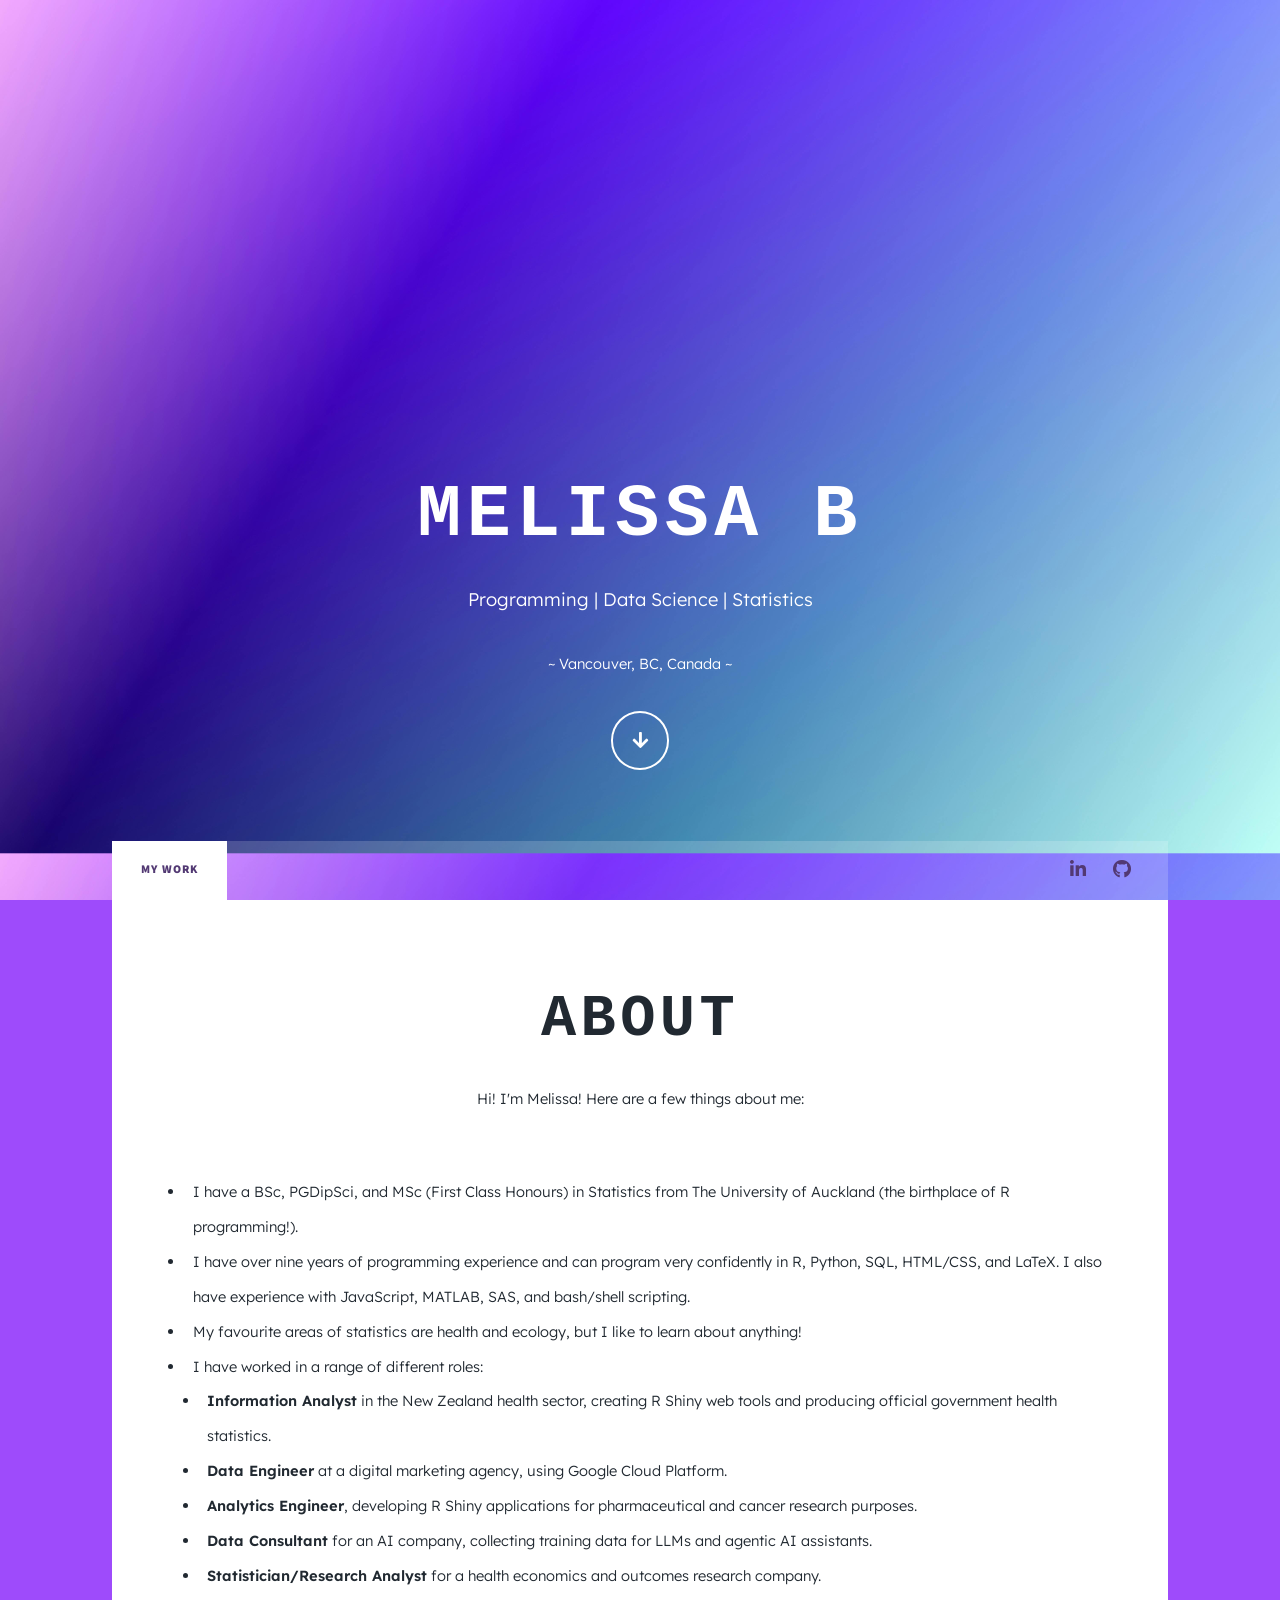
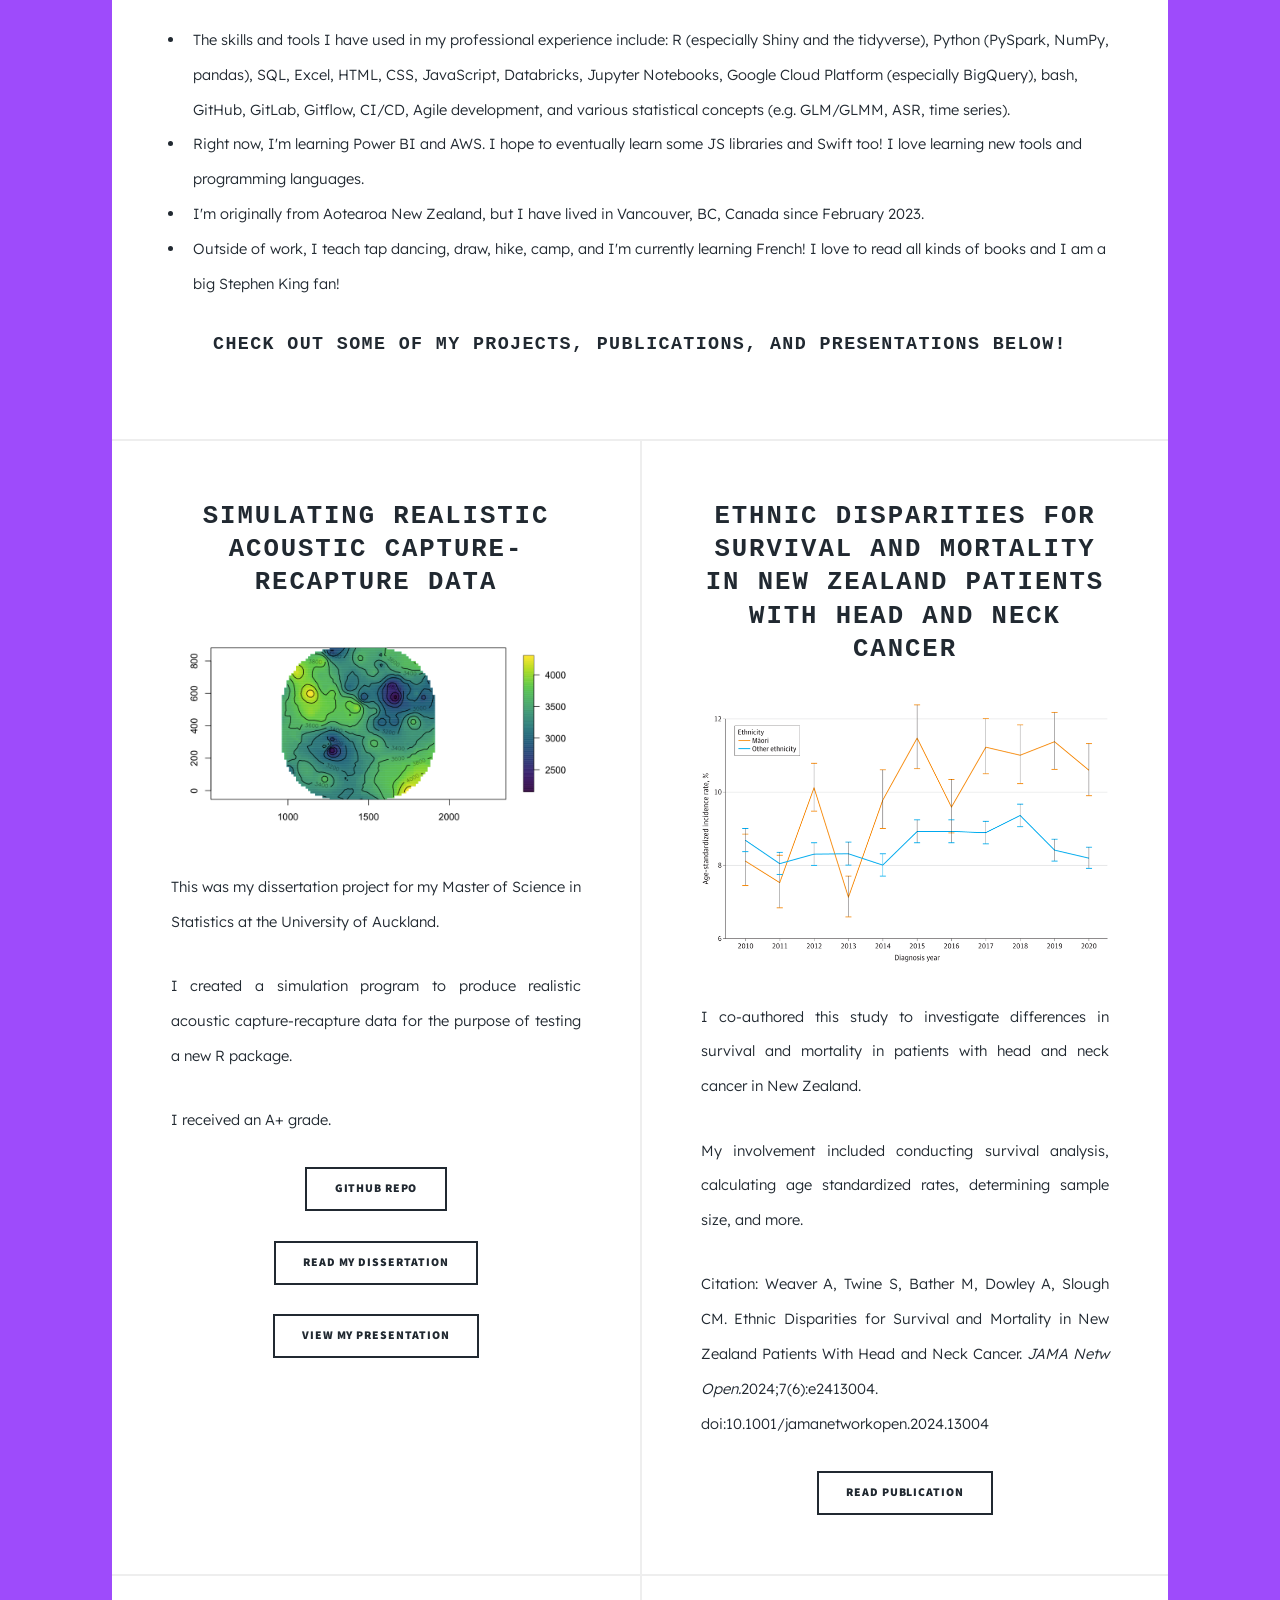
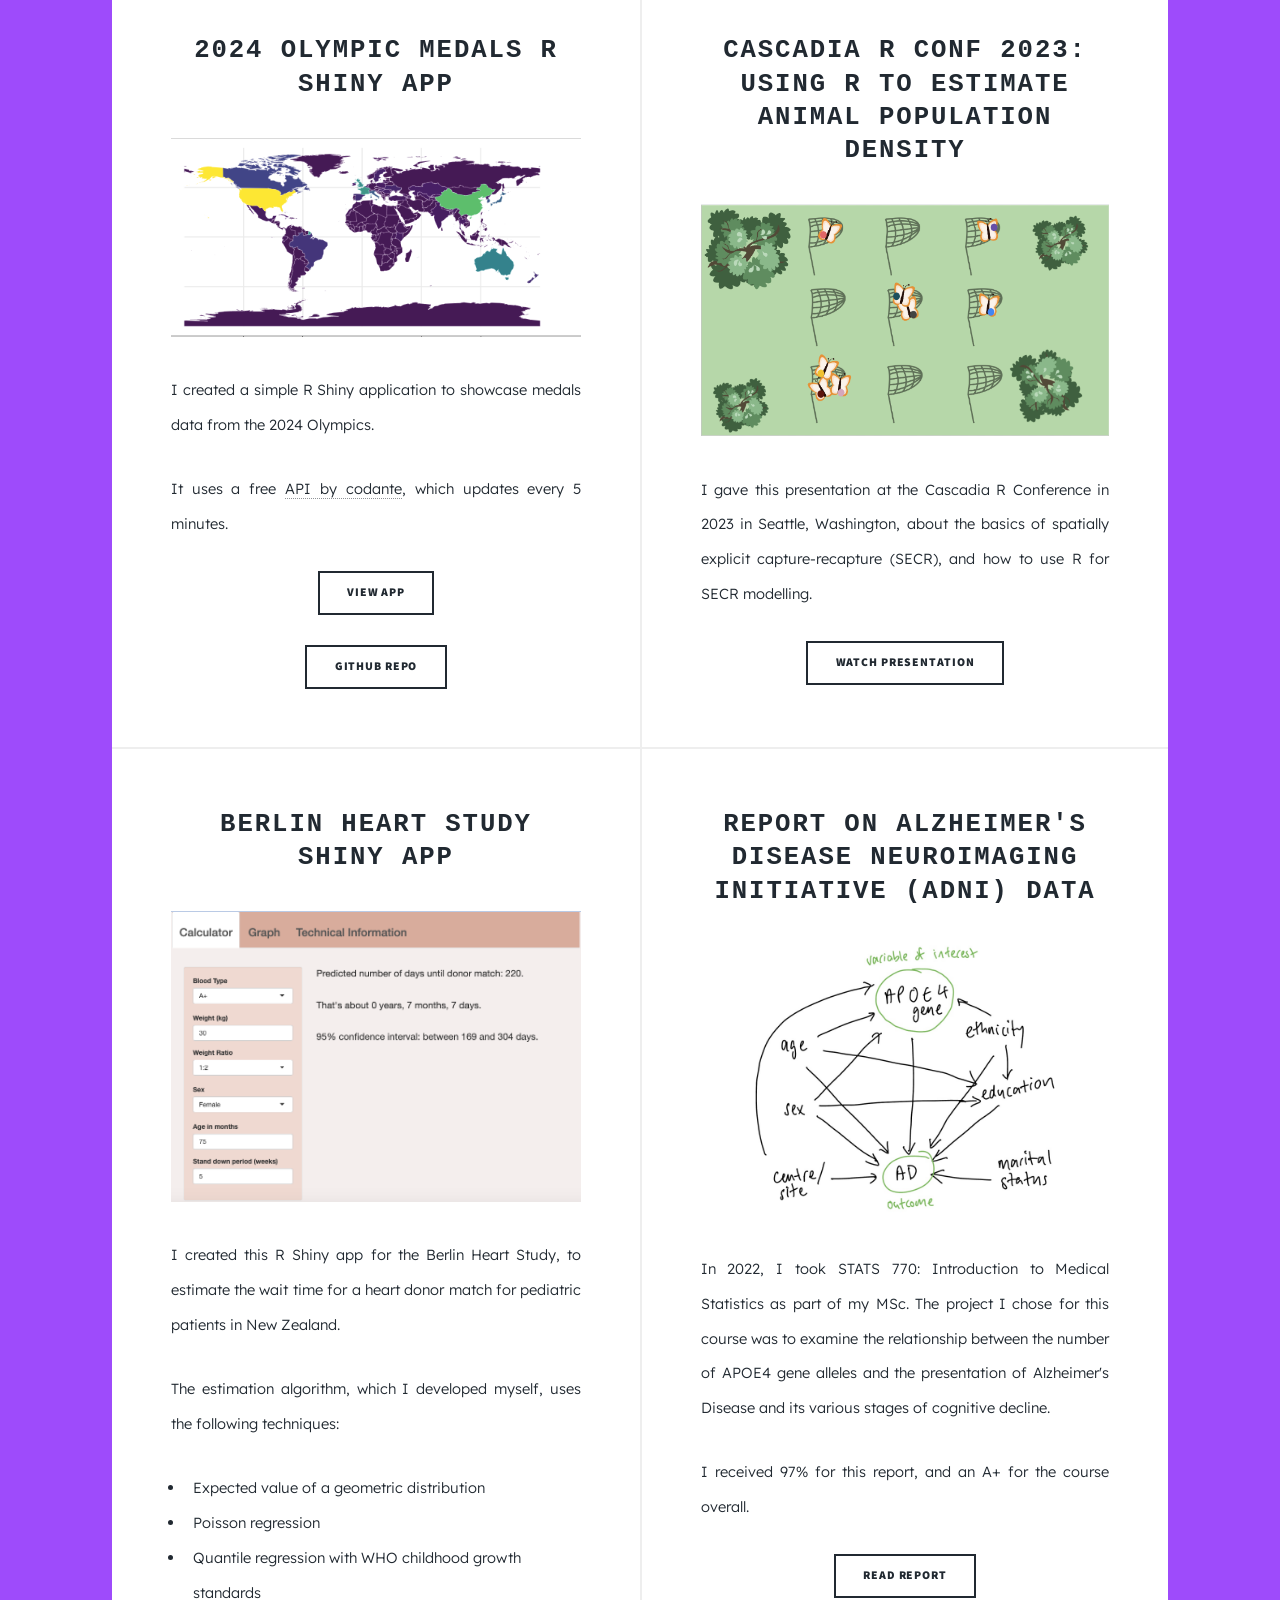
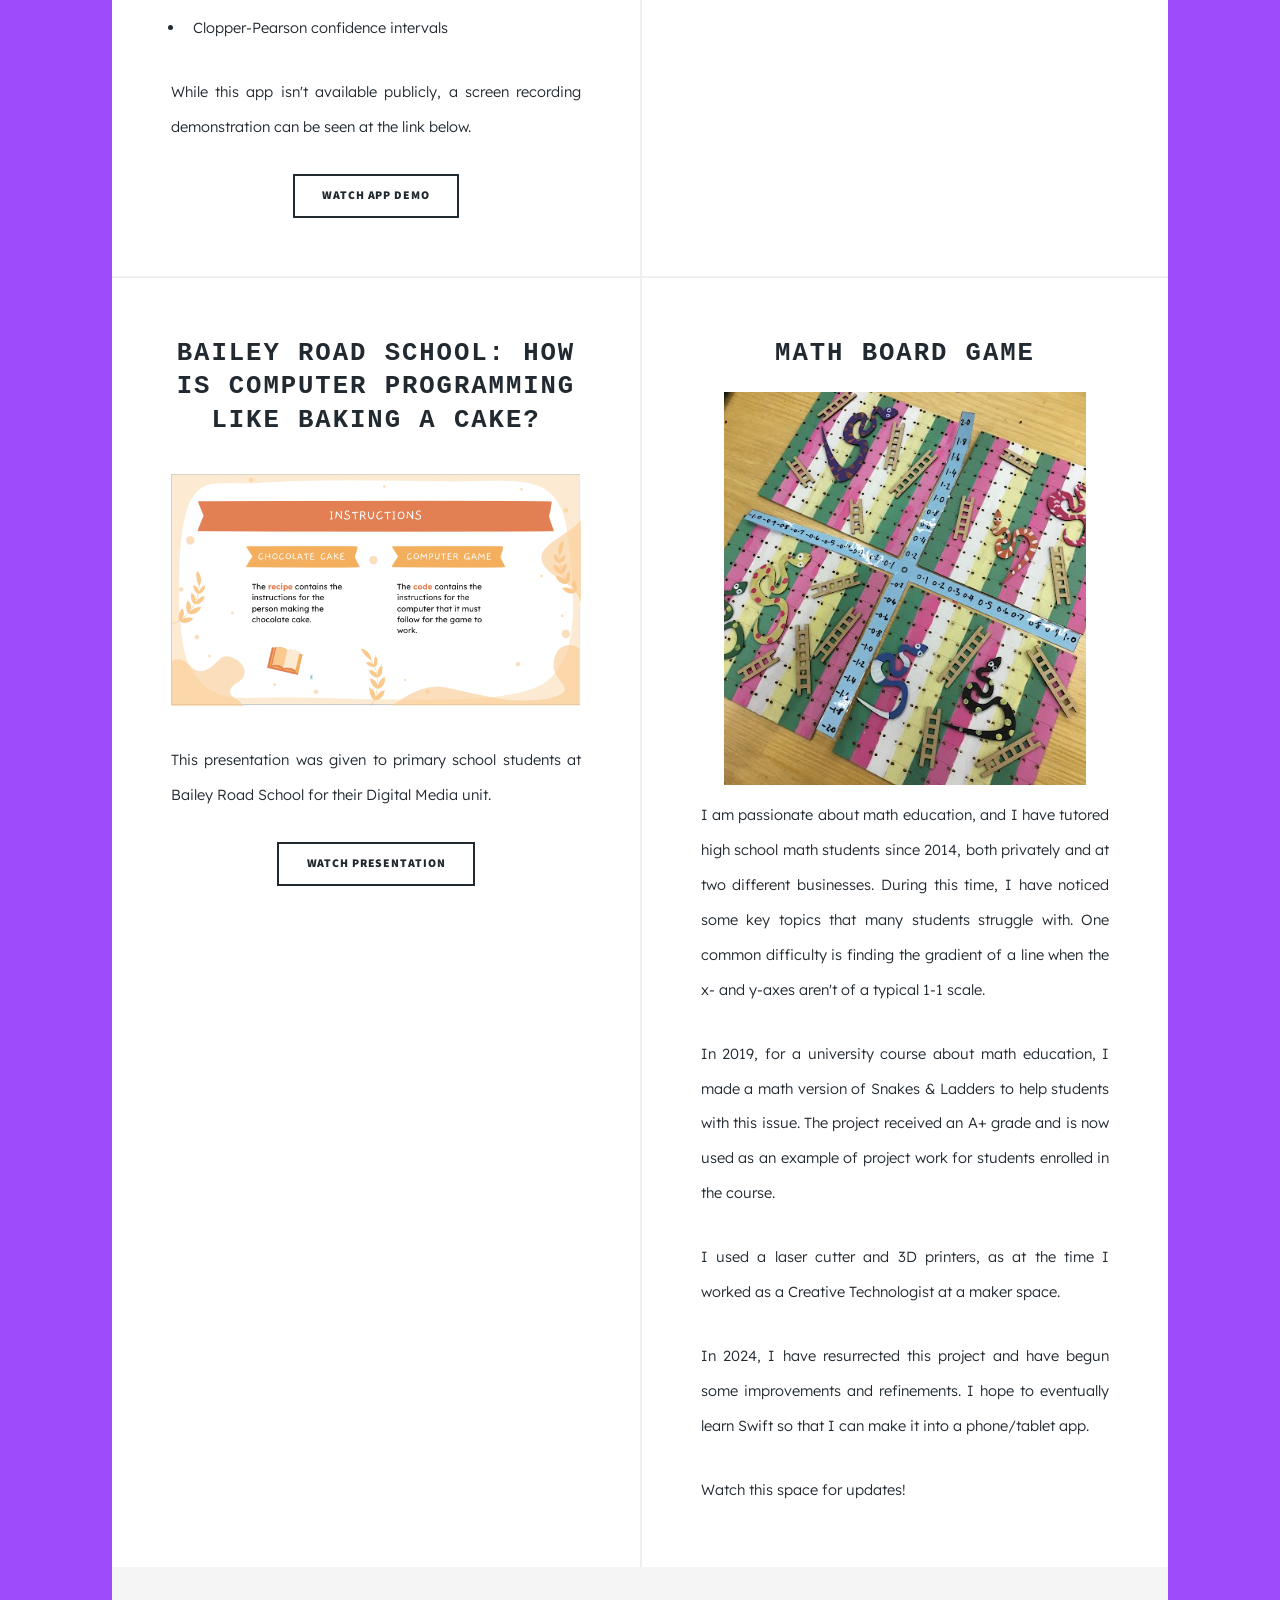
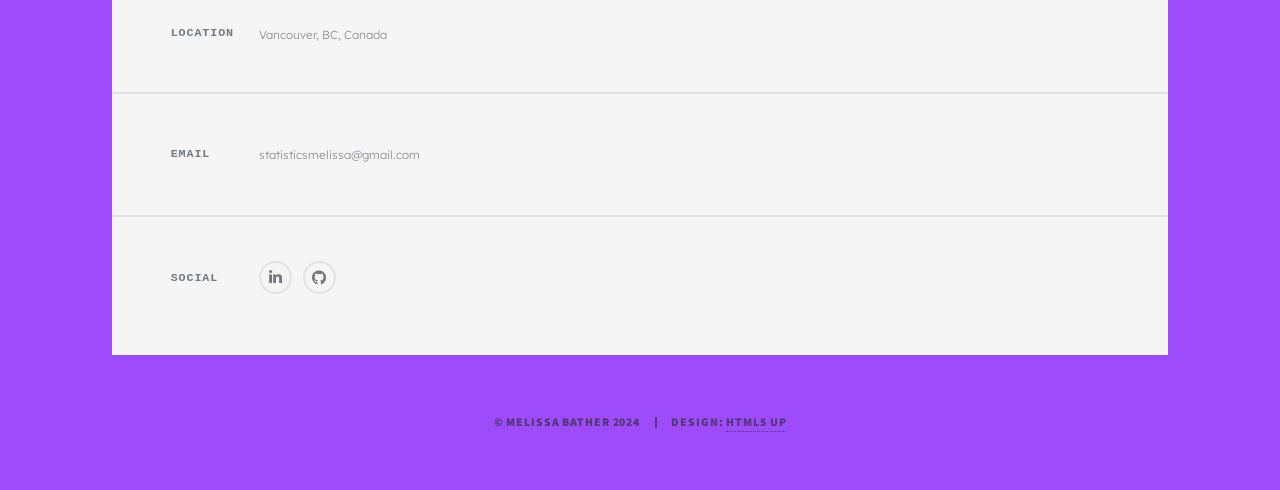
==== commit 405a90b5: "updated about" ====
--- a/index.html
+++ b/index.html
@@ -70,7 +70,7 @@
 									</li>
 									<li> Right now, I'm learning Power BI and AWS. I hope to eventually learn some JS libraries and Swift too! I love learning new tools and programming languages.
 									</li>
-									<li>Originally from New Zealand, I currently live in Vancouver, BC, Canada.</li>
+									<li>I'm originally from Aotearoa New Zealand, but I have lived in Vancouver, BC, Canada since February 2023.</li>
 									<li>Outside of work, I teach tap dancing, draw, hike, camp, and I'm currently learning French! I love to read all kinds of books and I am a big Stephen King fan!</li>
 								</ul>
 								<h3>Check out some of my projects, publications, and presentations below!</h3>
@@ -240,3 +240,4 @@
 
 
 
+
--- a/assets/css/main.css
+++ b/assets/css/main.css
@@ -100,7 +100,7 @@
 	}
 
 	body {
-		background-color: #fcec7e;
+		background-color: #9e4bfb;
 	}
 
 		body.is-preload *, body.is-preload *:before, body.is-preload *:after {
@@ -2922,7 +2922,7 @@
 		}
 
 		header > p {
-			font-style: italic;
+			-- font-style: italic;
 		}
 
 		header > h1 + p {
@@ -3393,7 +3393,6 @@
 		#intro p {
 			font-size: 1.25rem;
 			margin-top: -0.25rem;
-			font-weight: bold;
 			text-align: center;
 		}
 
@@ -3569,8 +3568,8 @@
 			transition: border-color 0.2s ease-in-out, color 0.2s ease-in-out, opacity 0.5s ease, transform 0.5s ease, visibility 0.5s;
 			pointer-events: auto;
 			border-style: solid;
-			border-color: #523973;
-			color: #523973;
+			border-color: #FFFFFF;
+			color: #FFFFFF;
 			border-width: 5px !important;
 			font-family: "Source Sans Pro", Helvetica, sans-serif;
 			font-size: 2.25rem;
@@ -3583,8 +3582,8 @@
 		}
 
 			#header .logo:hover {
-				border-color: #18bfef !important;
-				color: #18bfef !important;
+				border-color: #523973 !important;
+				color: #523973 !important;
 			}
 
 		@media screen and (max-width: 980px) {
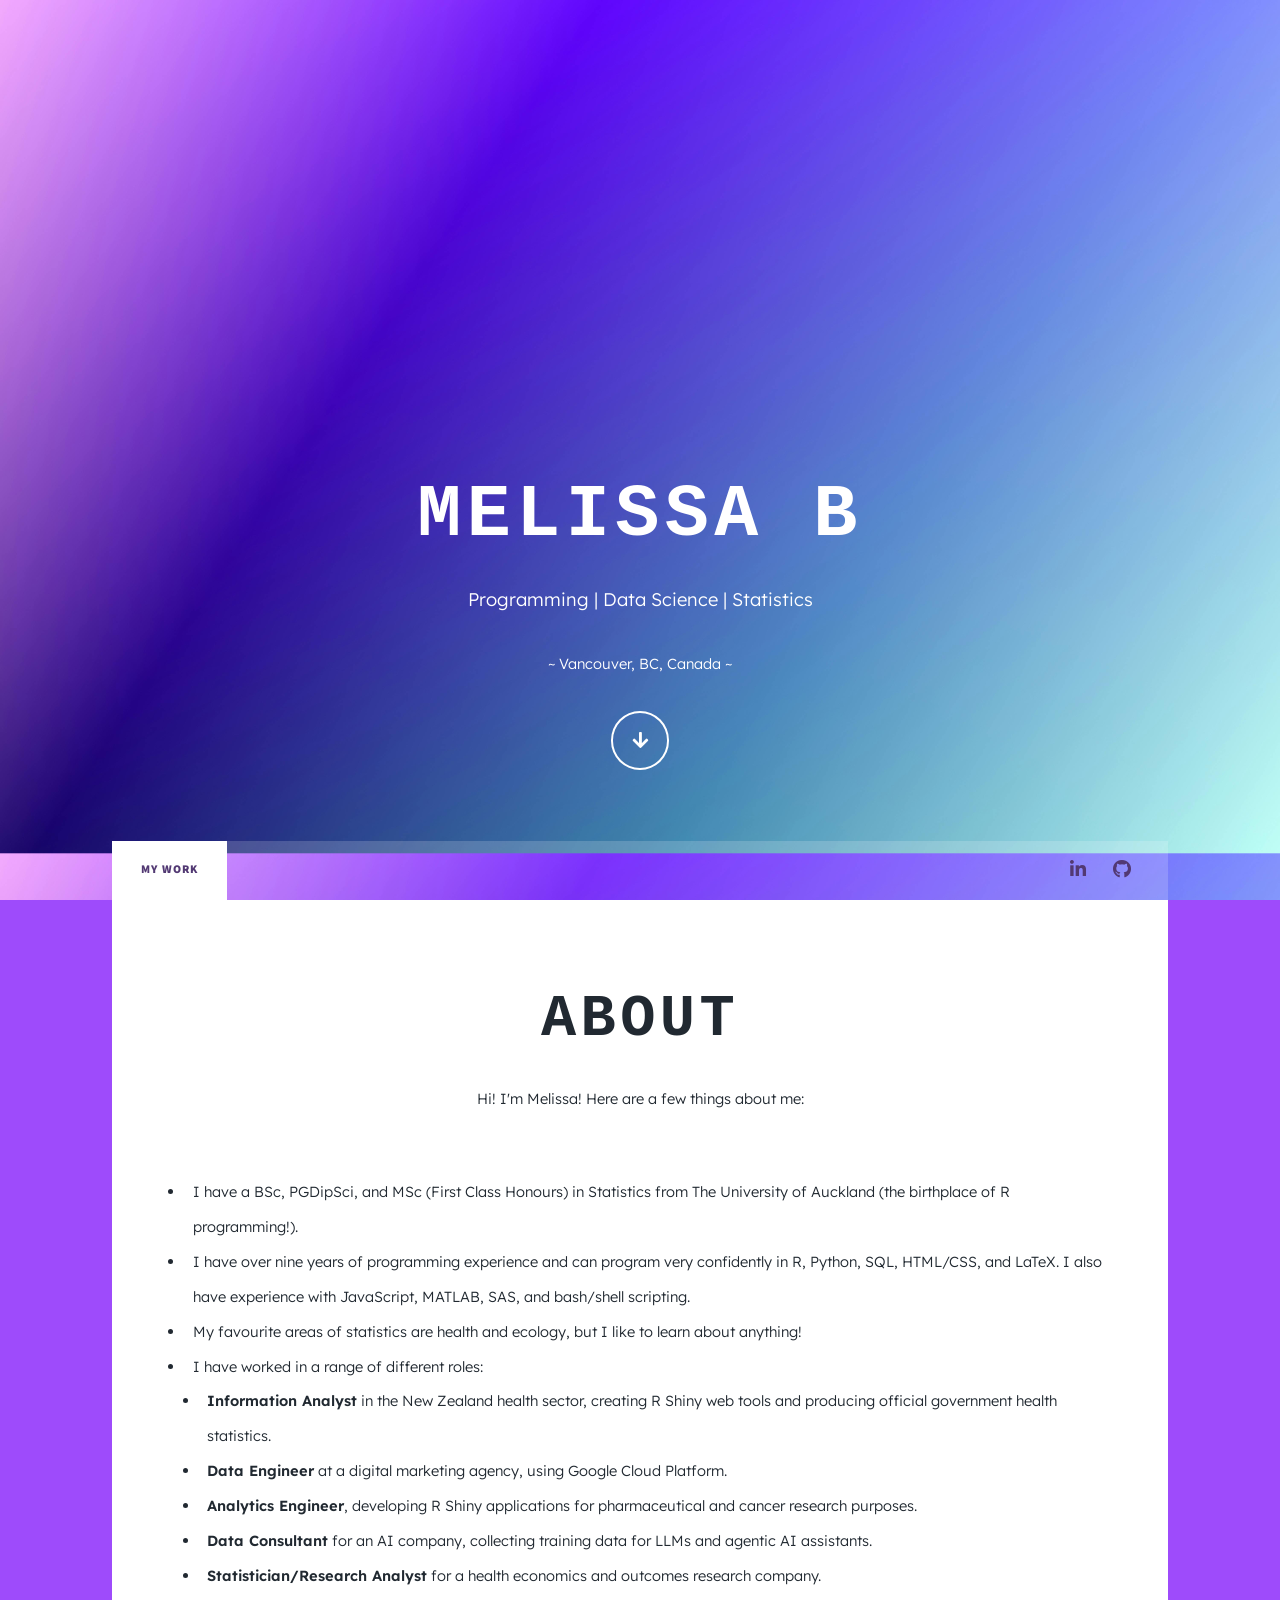
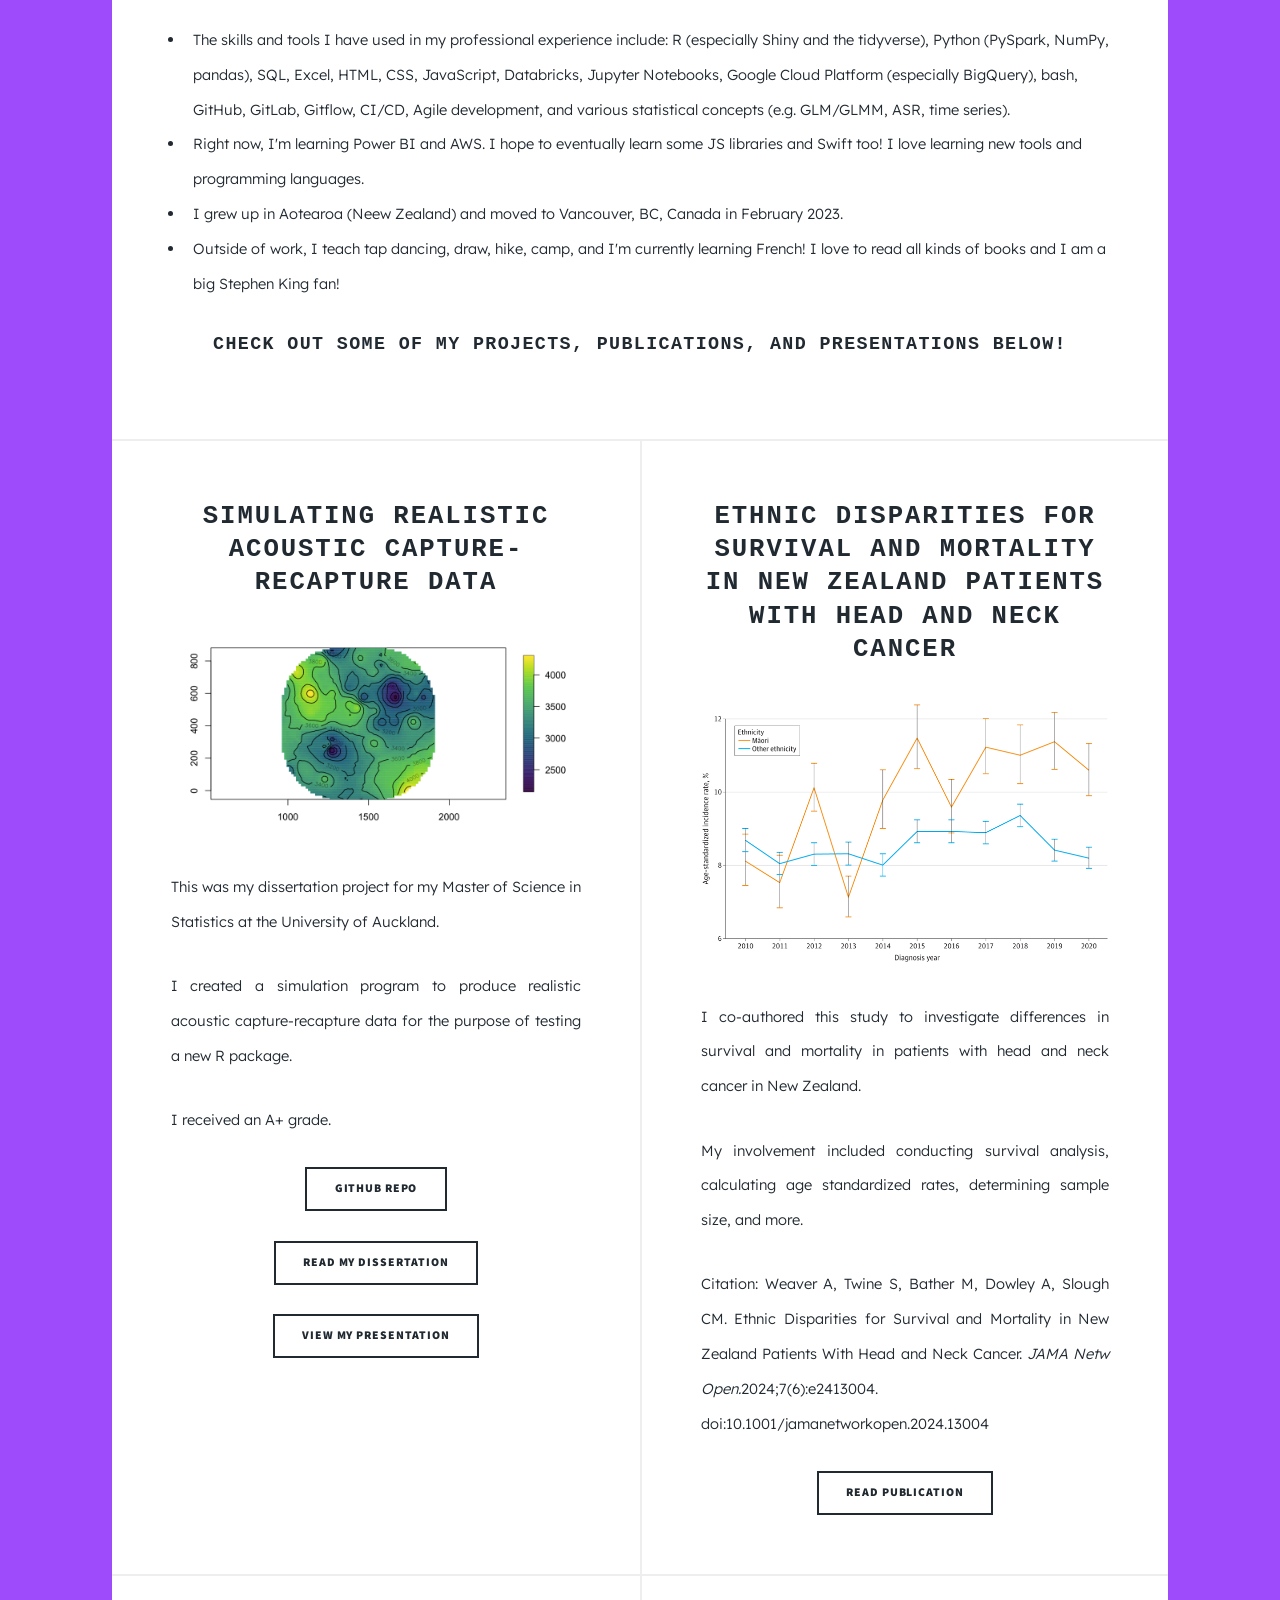
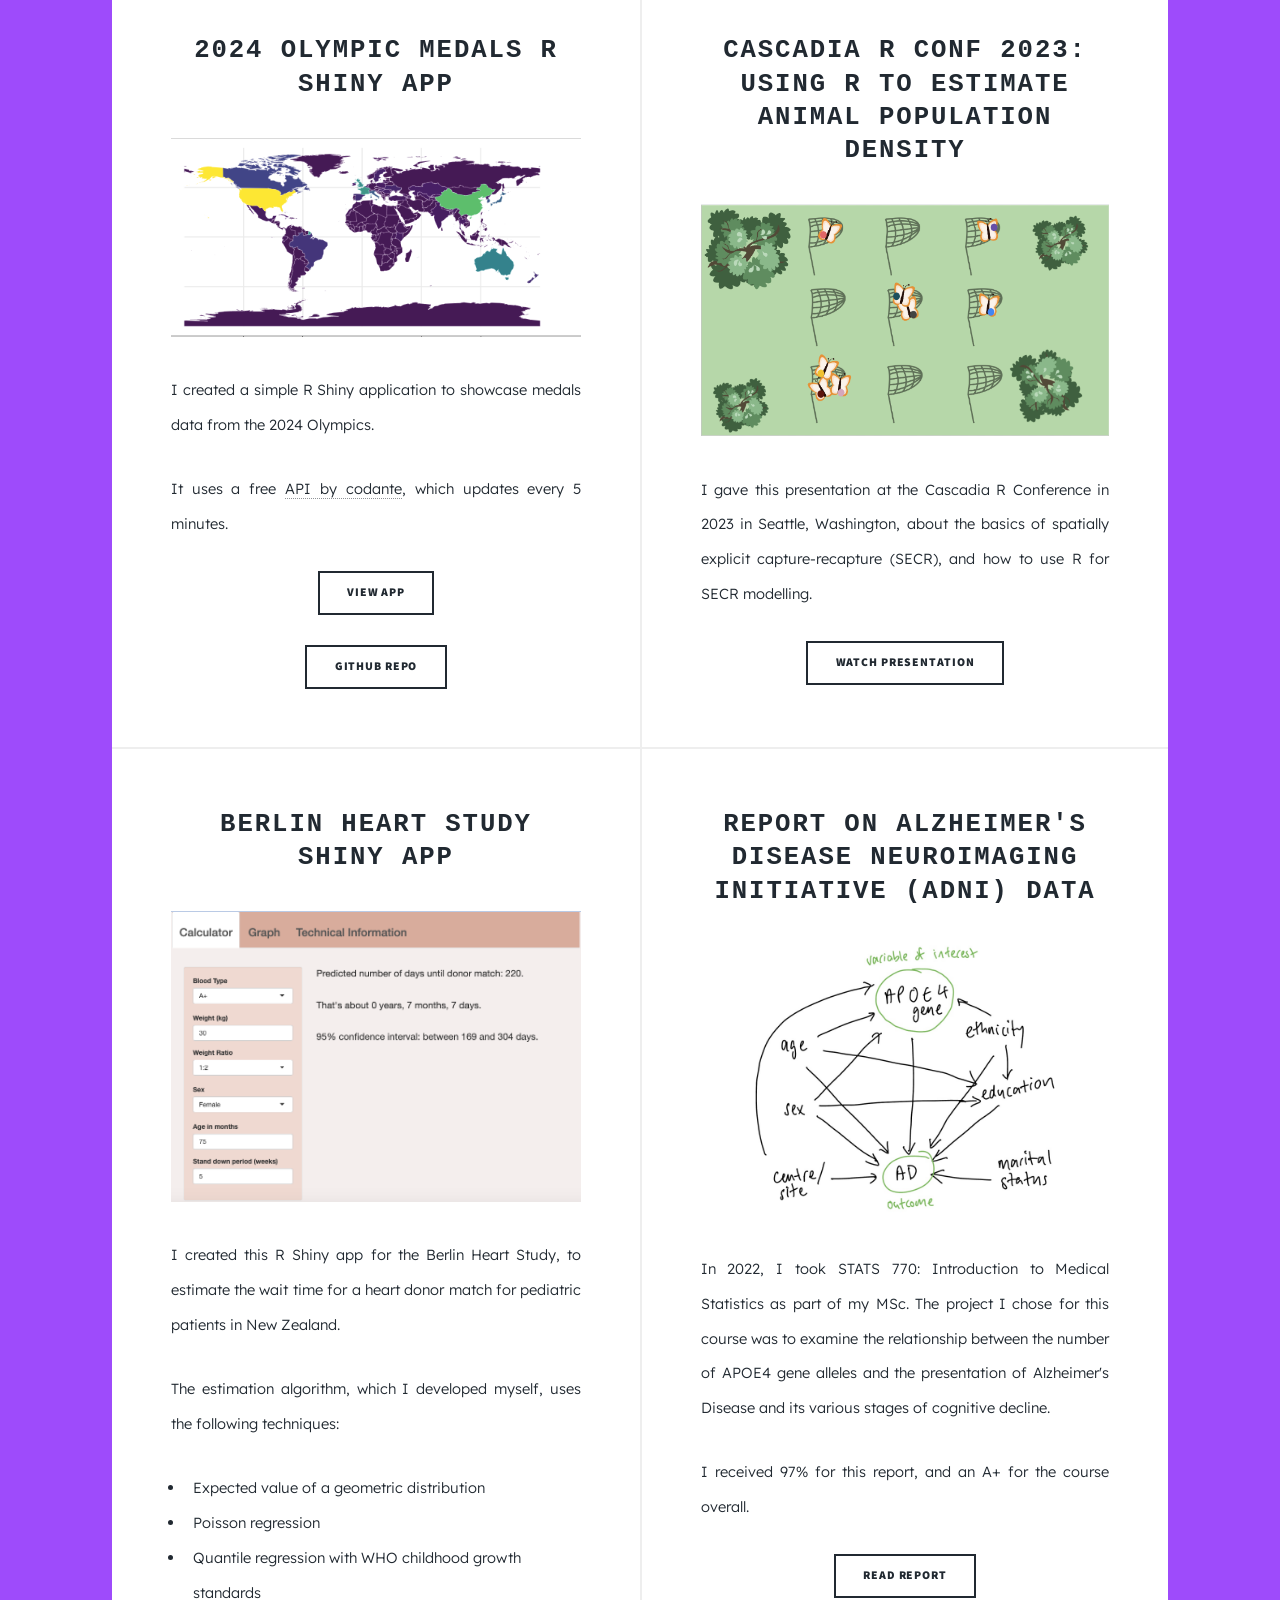
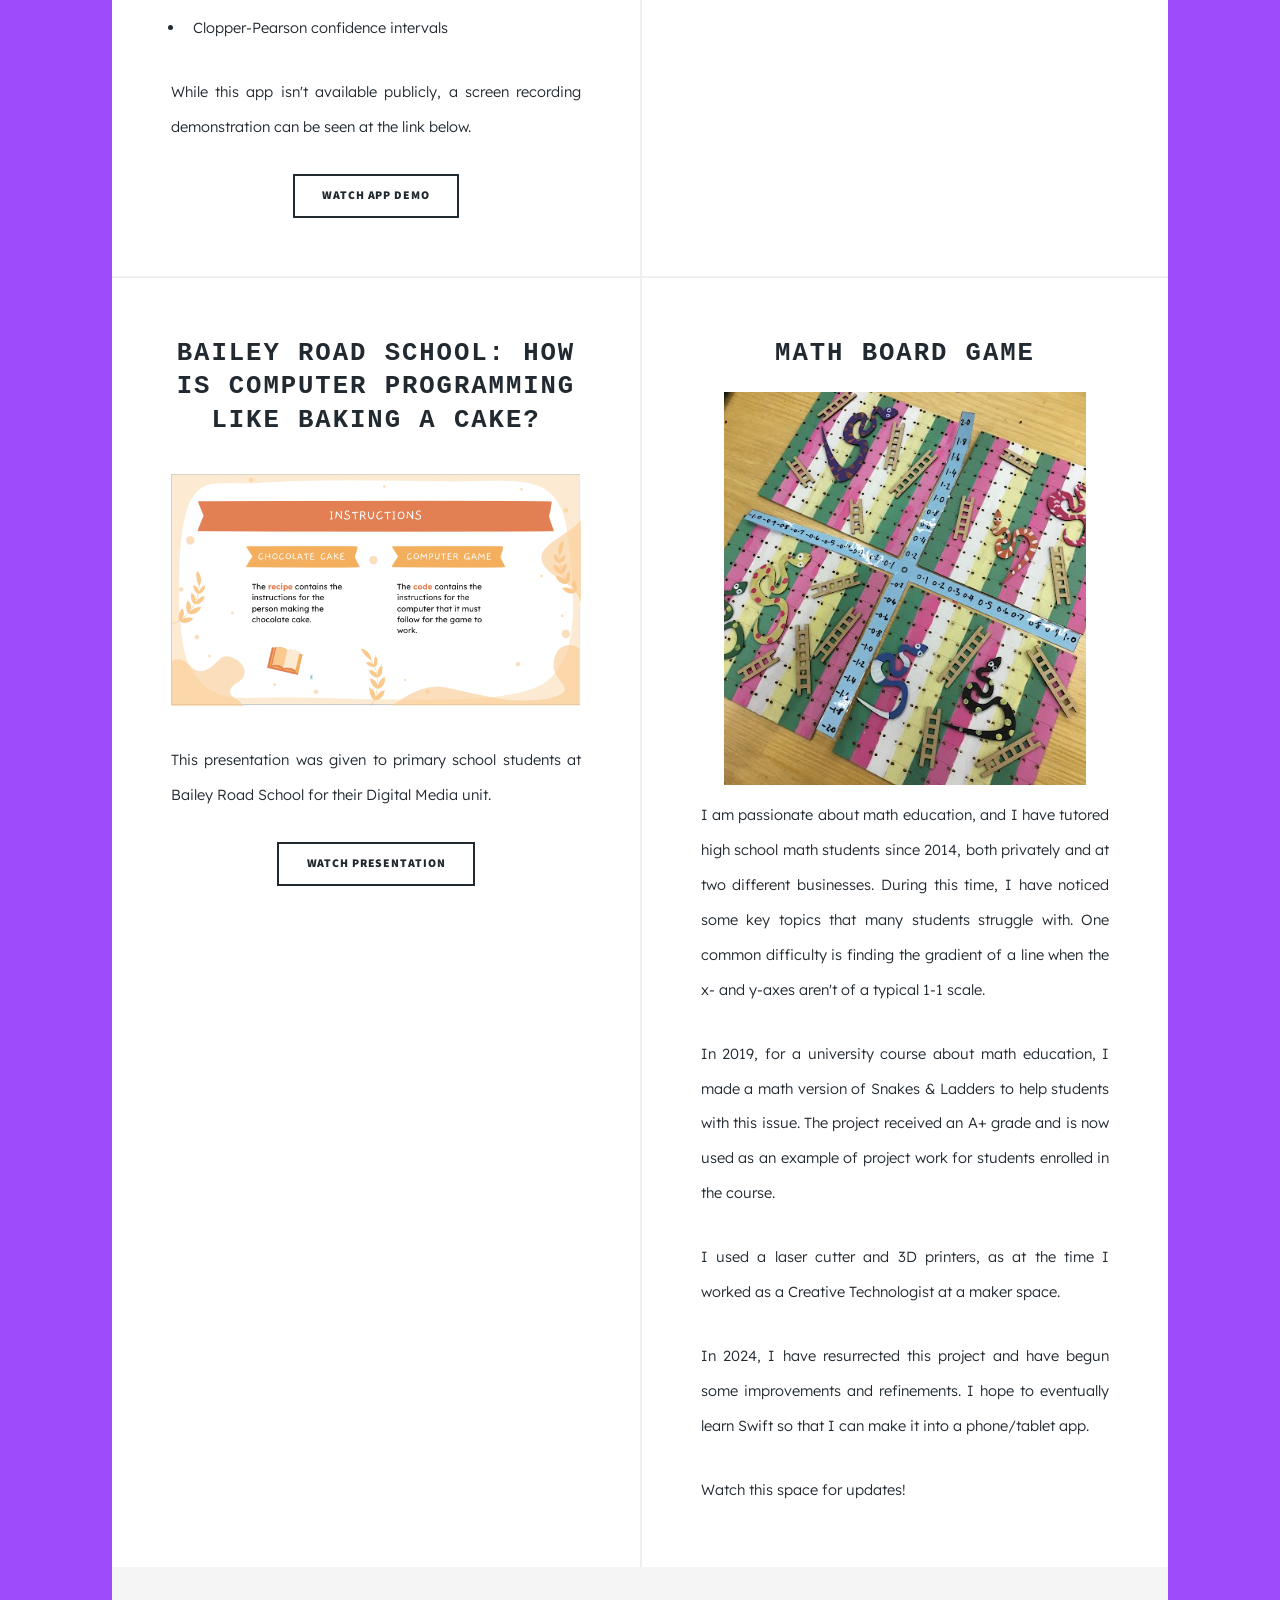
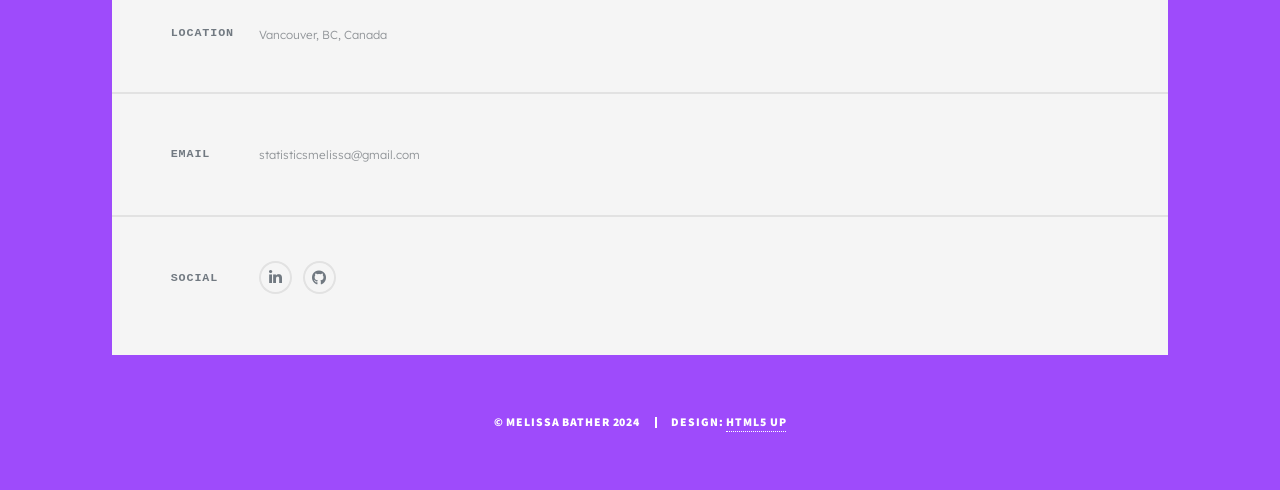
==== commit a8a69f49: "update about" ====
--- a/index.html
+++ b/index.html
@@ -70,7 +70,7 @@
 									</li>
 									<li> Right now, I'm learning Power BI and AWS. I hope to eventually learn some JS libraries and Swift too! I love learning new tools and programming languages.
 									</li>
-									<li>I'm originally from Aotearoa New Zealand, but I have lived in Vancouver, BC, Canada since February 2023.</li>
+									<li>I grew up in Aotearoa (Neew Zealand) and moved to Vancouver, BC, Canada in February 2023.</li>
 									<li>Outside of work, I teach tap dancing, draw, hike, camp, and I'm currently learning French! I love to read all kinds of books and I am a big Stephen King fan!</li>
 								</ul>
 								<h3>Check out some of my projects, publications, and presentations below!</h3>
@@ -241,3 +241,4 @@
 
 
 
+
--- a/assets/css/main.css
+++ b/assets/css/main.css
@@ -4388,7 +4388,7 @@
 		}
 
 	#copyright {
-		color: #523973;
+		color: #FFFFFF;
 		position: relative;
 		cursor: default;
 		font-family: "Source Sans Pro", Helvetica, sans-serif;
@@ -4415,7 +4415,7 @@
 
 			#copyright a:hover {
 				border-bottom-color: transparent;
-				color: #18bfef !important;
+				color: #523973 !important;
 			}
 
 		#copyright strong, #copyright b {
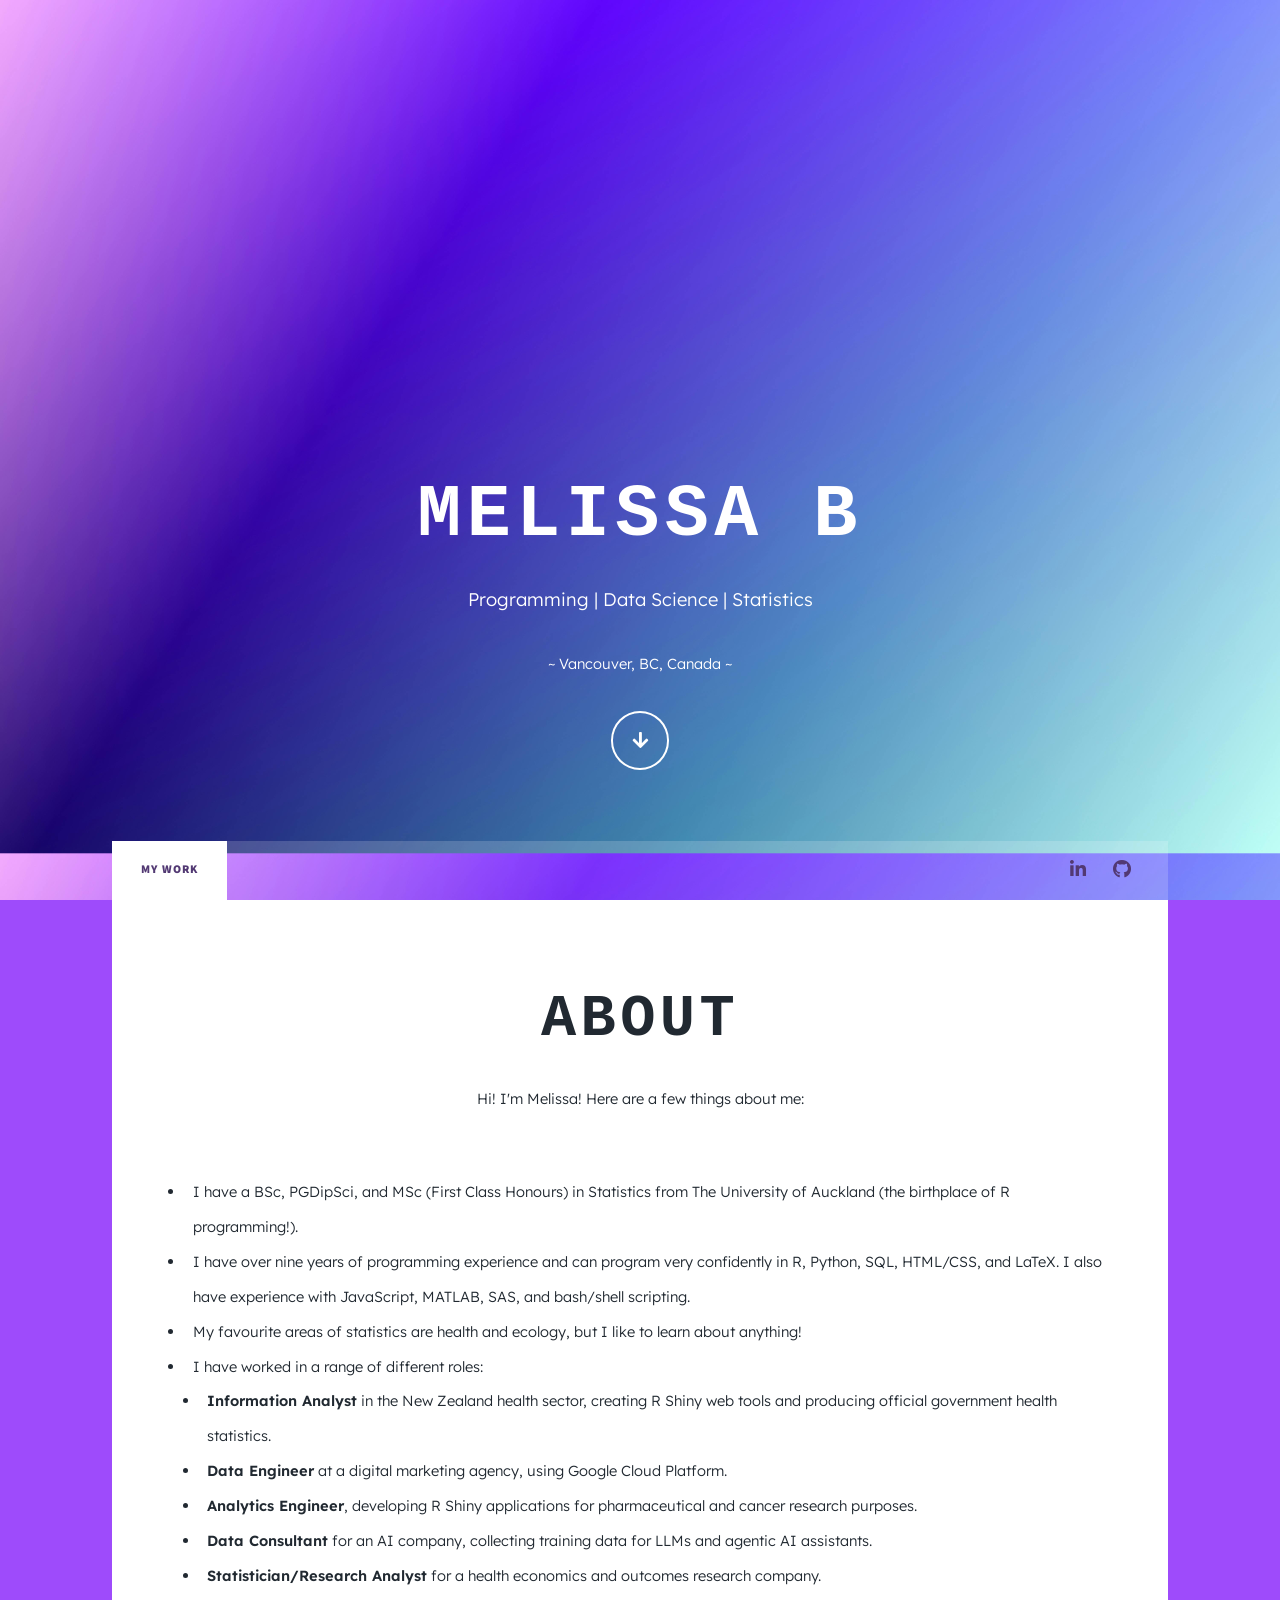
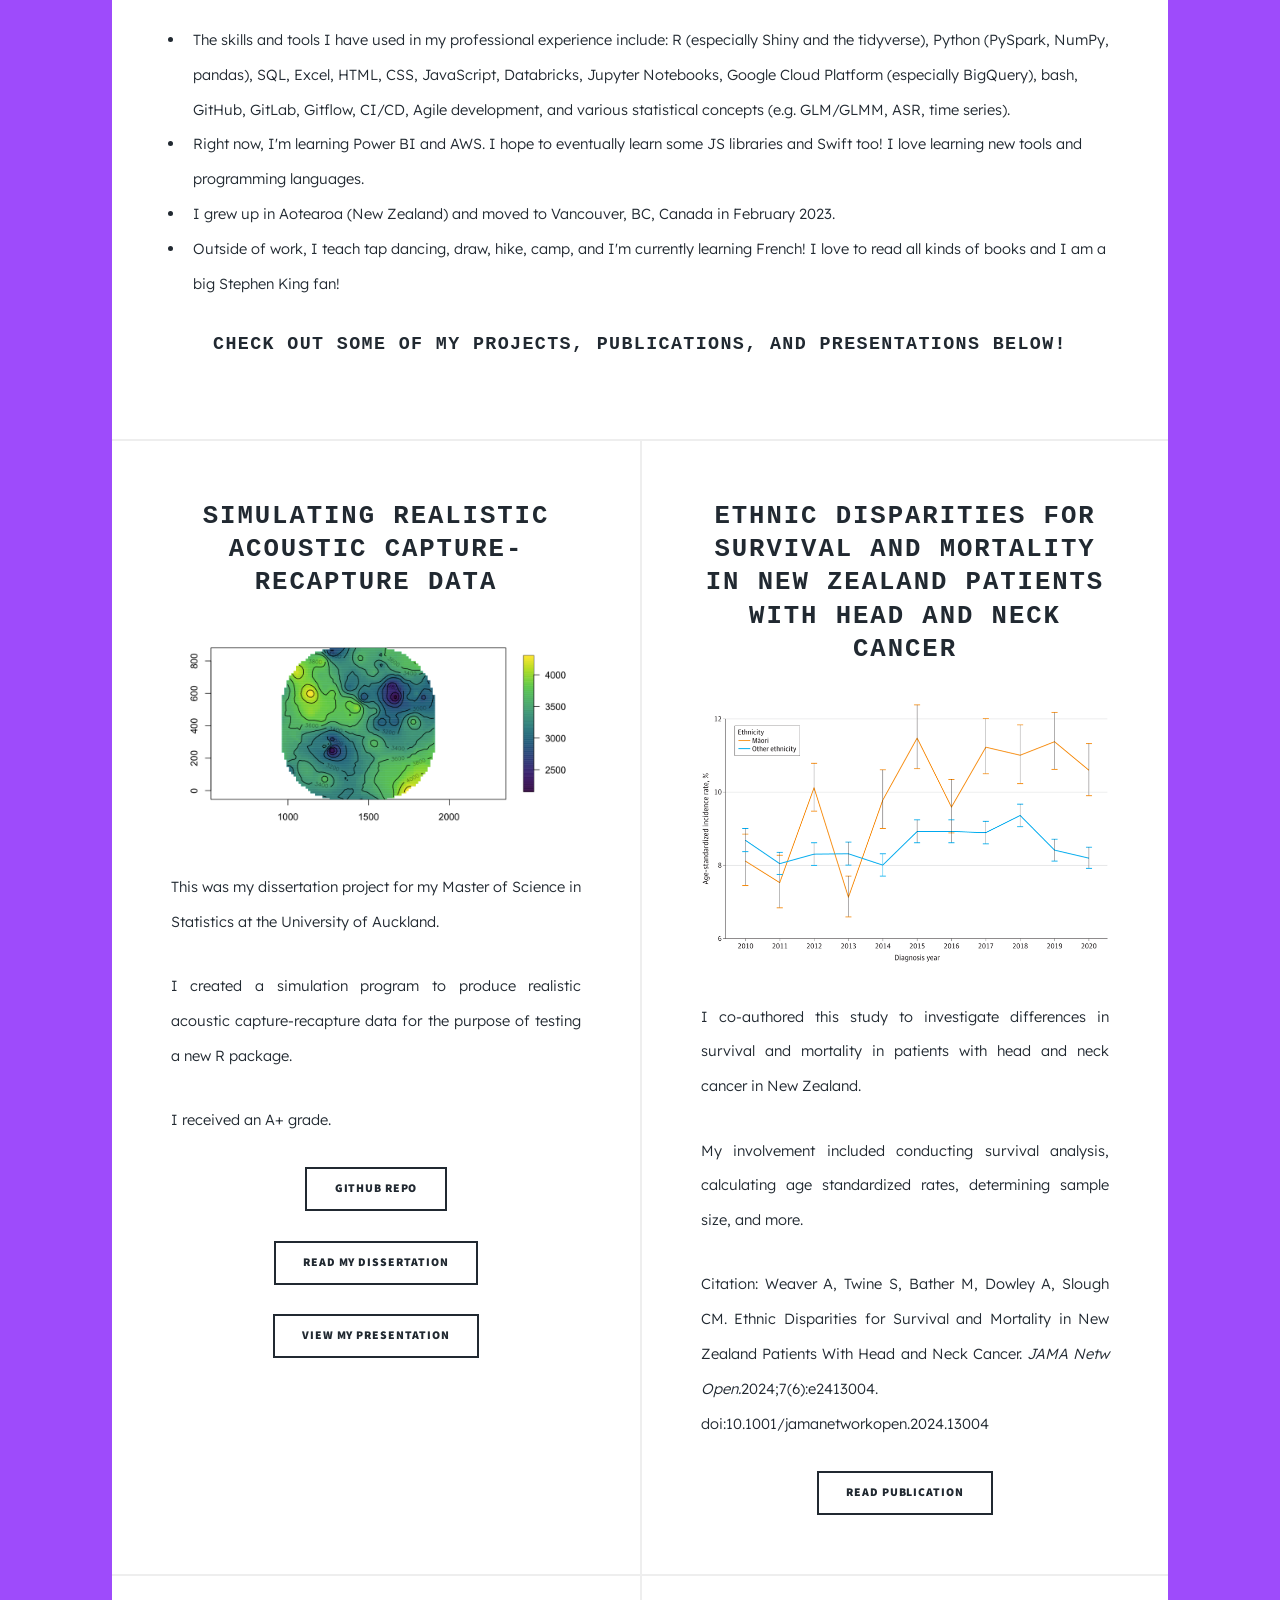
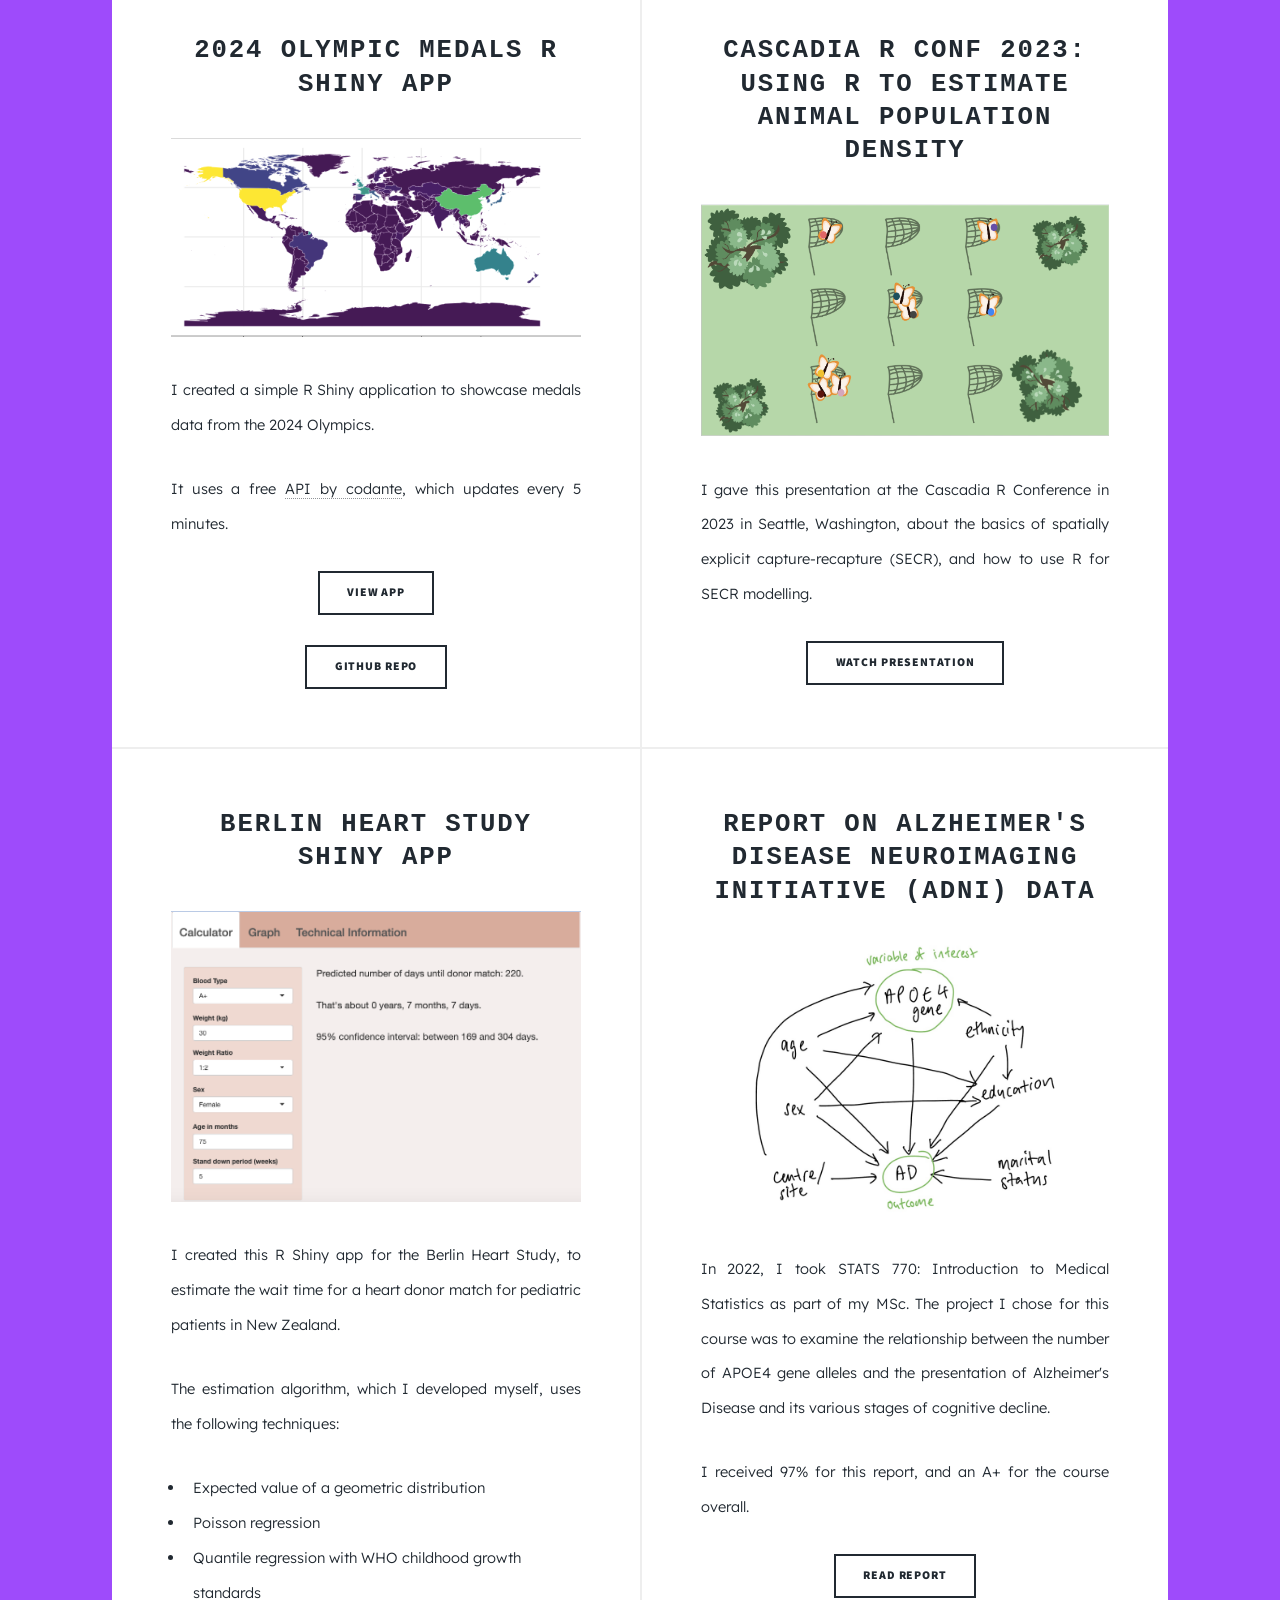
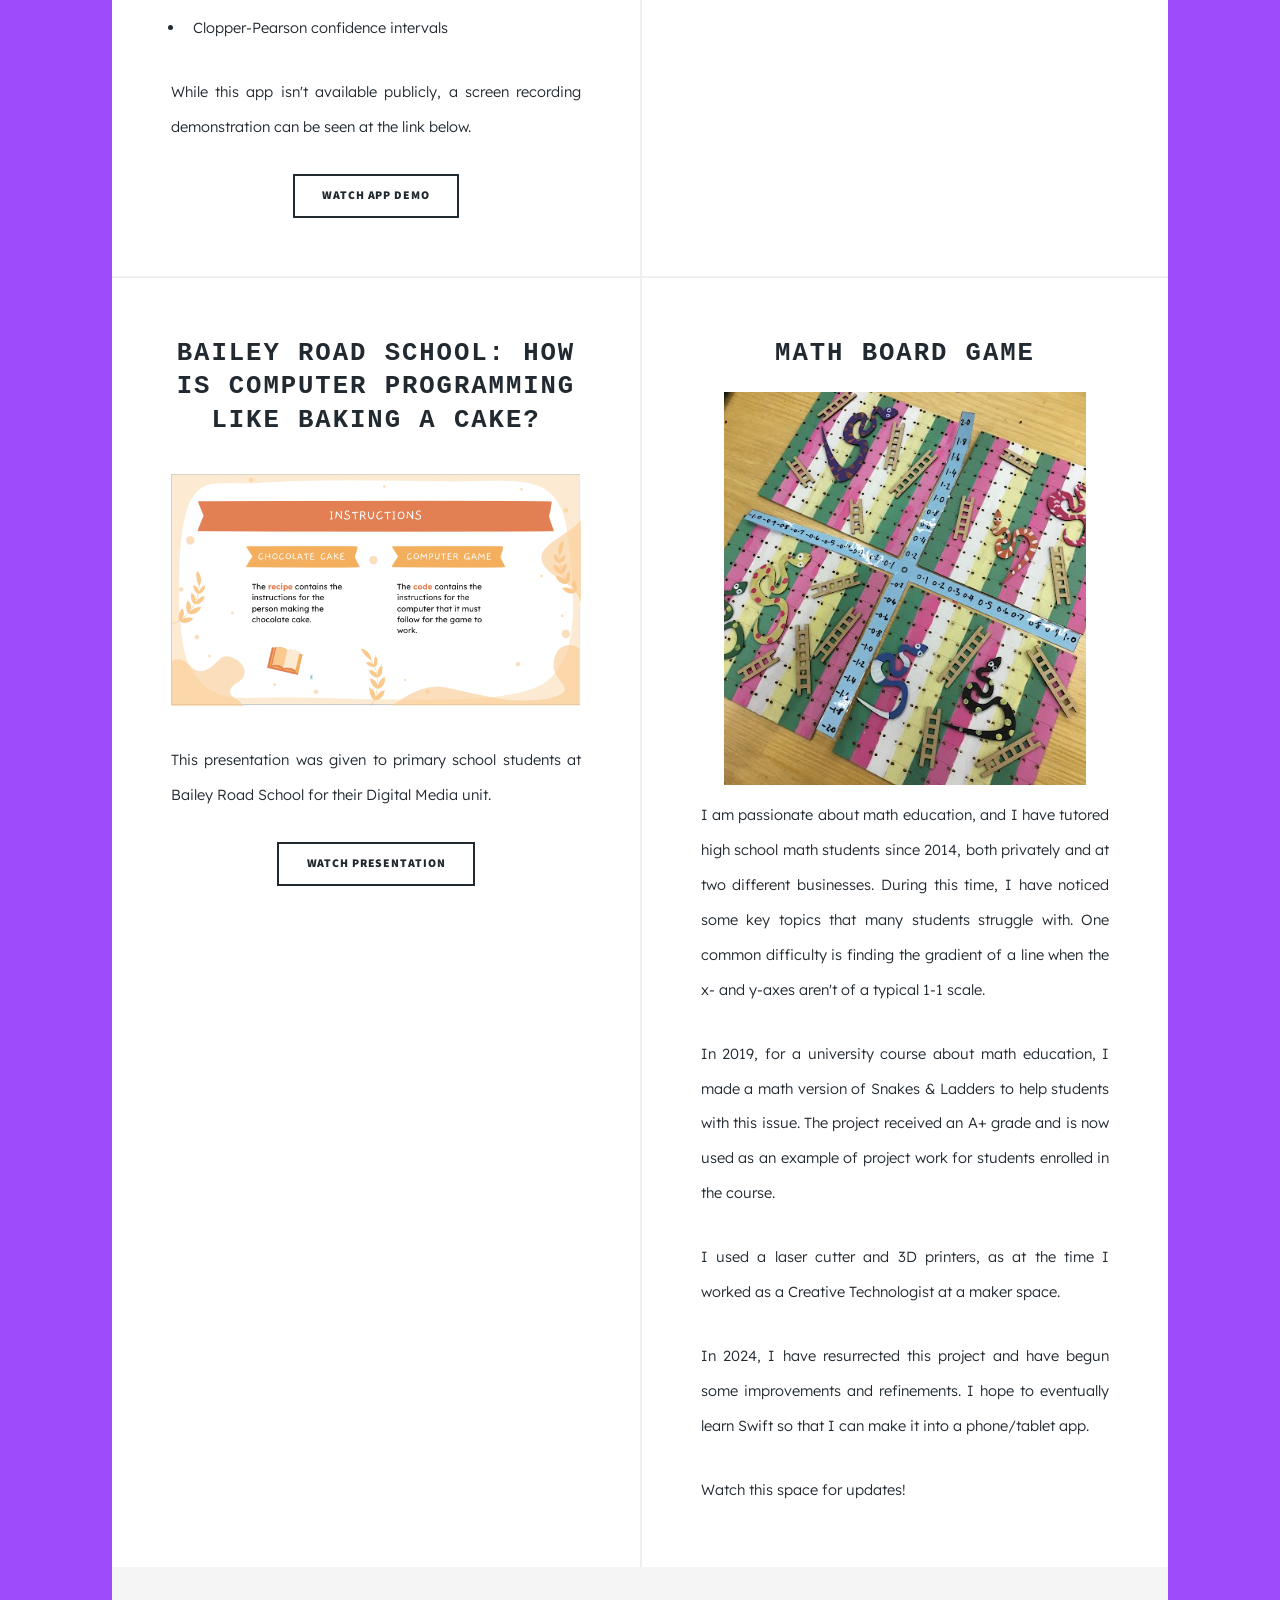
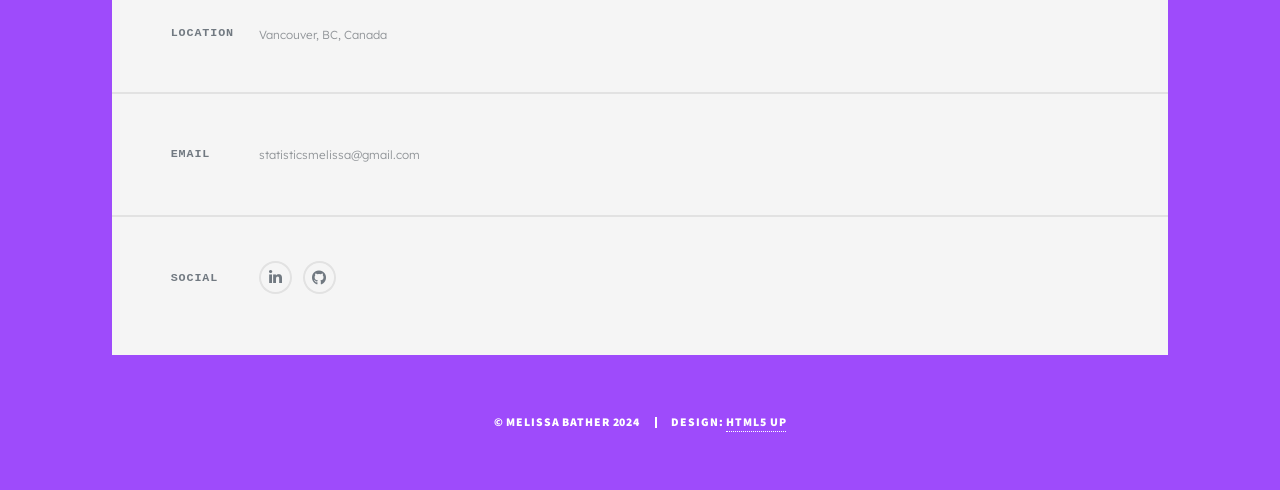
==== commit 7bc91051: "fix typo in about" ====
--- a/index.html
+++ b/index.html
@@ -70,7 +70,7 @@
 									</li>
 									<li> Right now, I'm learning Power BI and AWS. I hope to eventually learn some JS libraries and Swift too! I love learning new tools and programming languages.
 									</li>
-									<li>I grew up in Aotearoa (Neew Zealand) and moved to Vancouver, BC, Canada in February 2023.</li>
+									<li>I grew up in Aotearoa (New Zealand) and moved to Vancouver, BC, Canada in February 2023.</li>
 									<li>Outside of work, I teach tap dancing, draw, hike, camp, and I'm currently learning French! I love to read all kinds of books and I am a big Stephen King fan!</li>
 								</ul>
 								<h3>Check out some of my projects, publications, and presentations below!</h3>
@@ -242,3 +242,4 @@
 
 
 
+
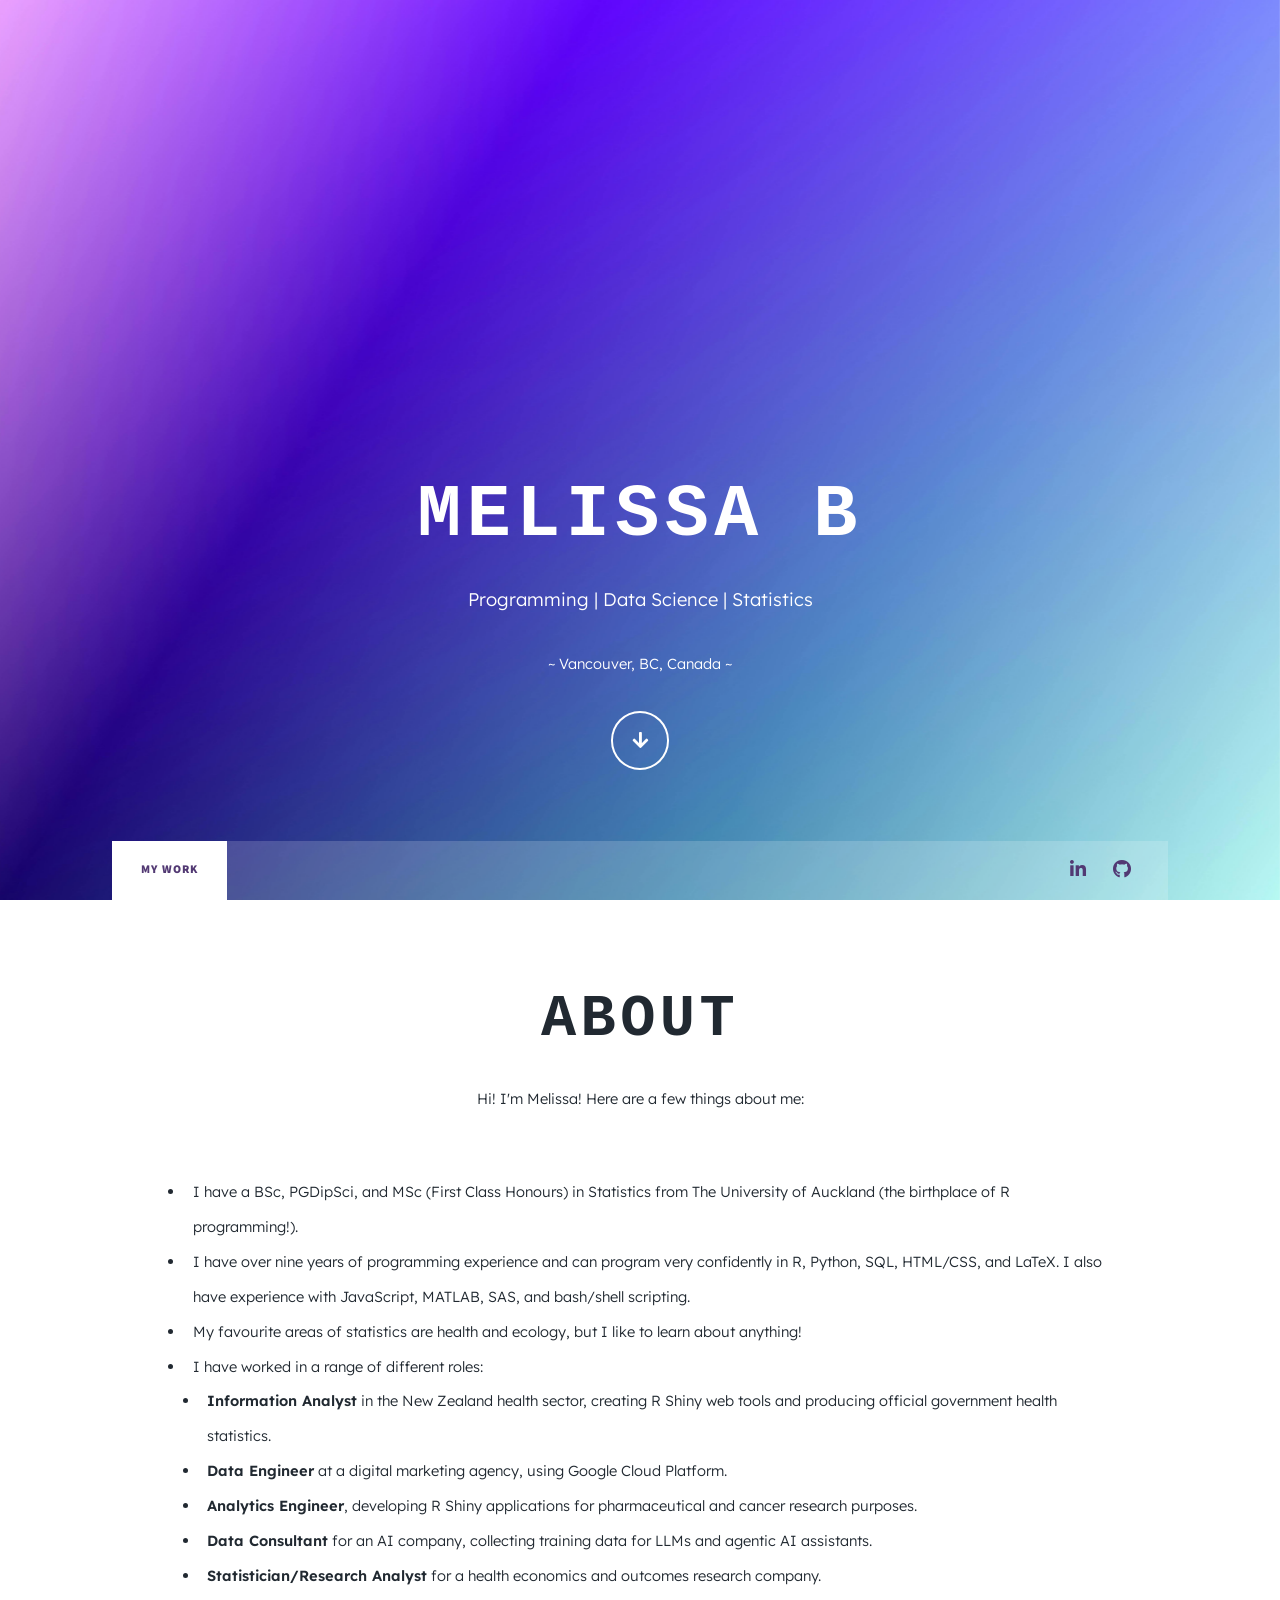
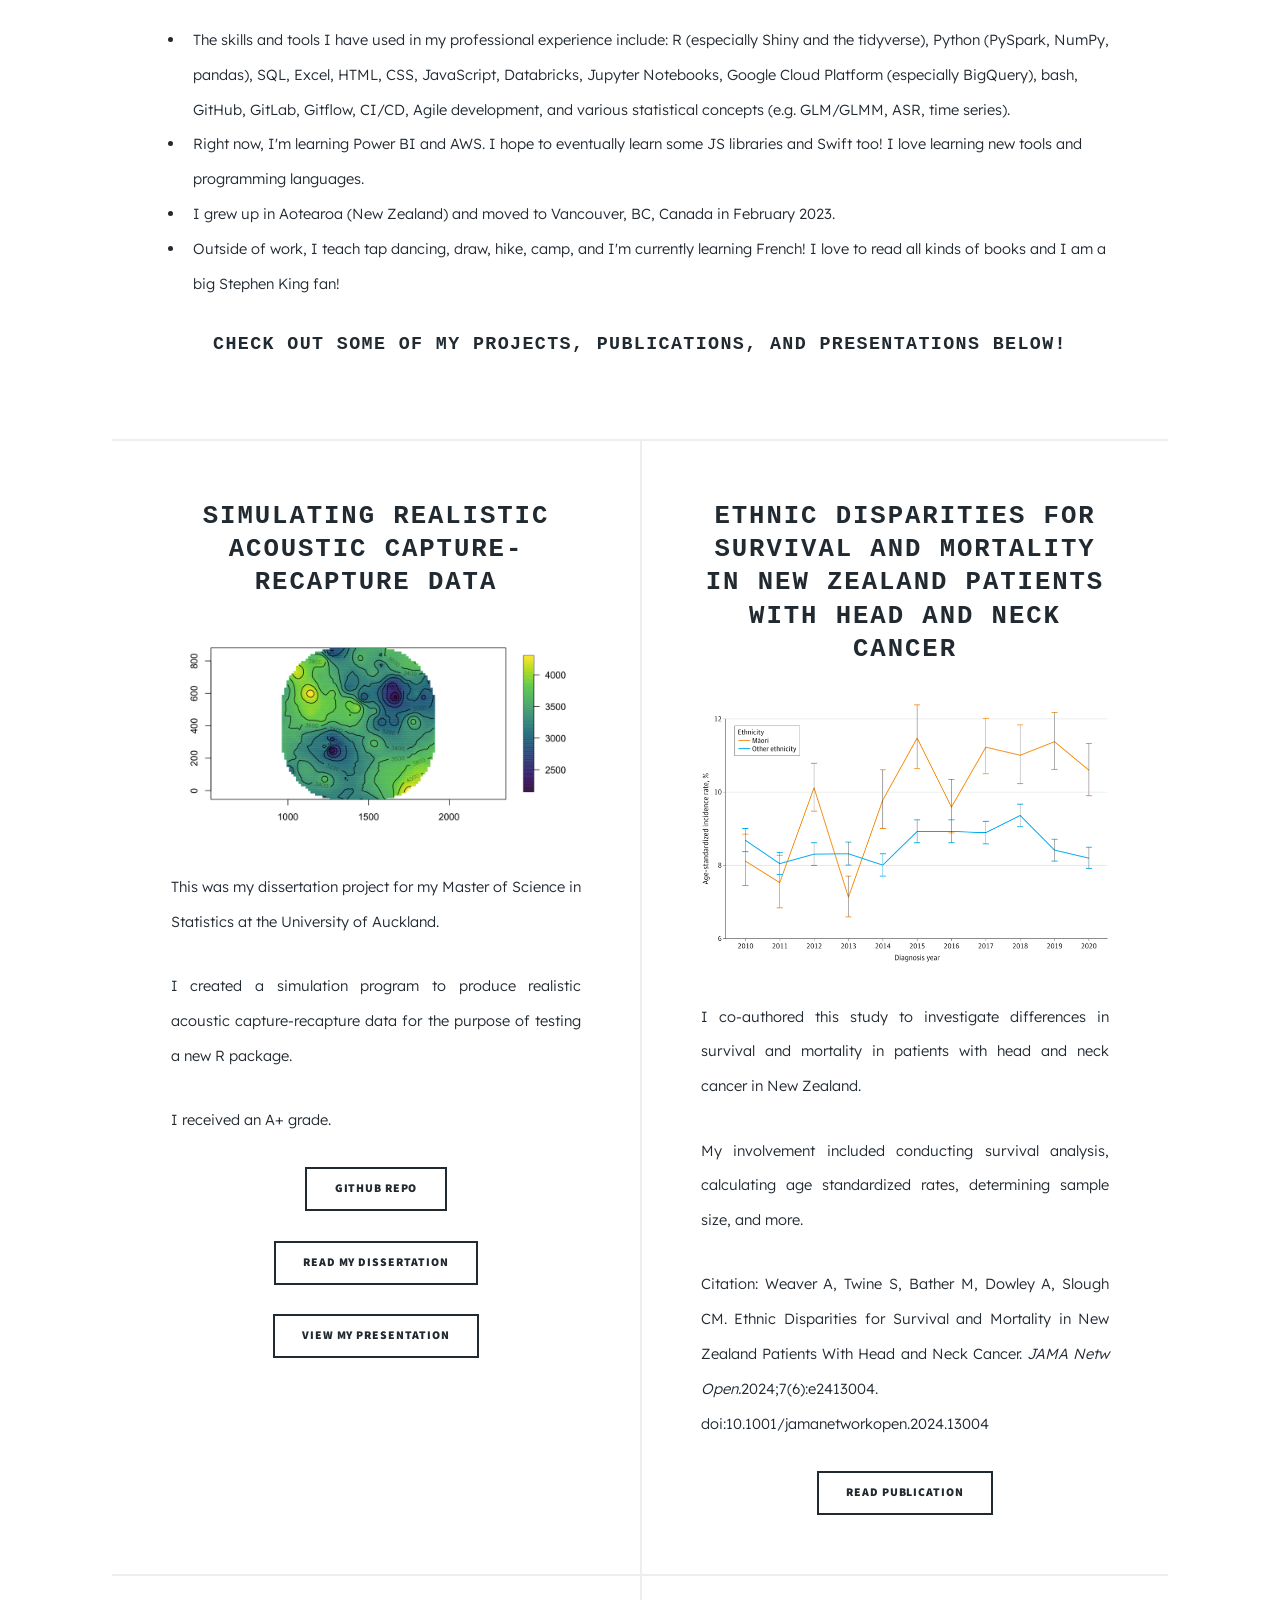
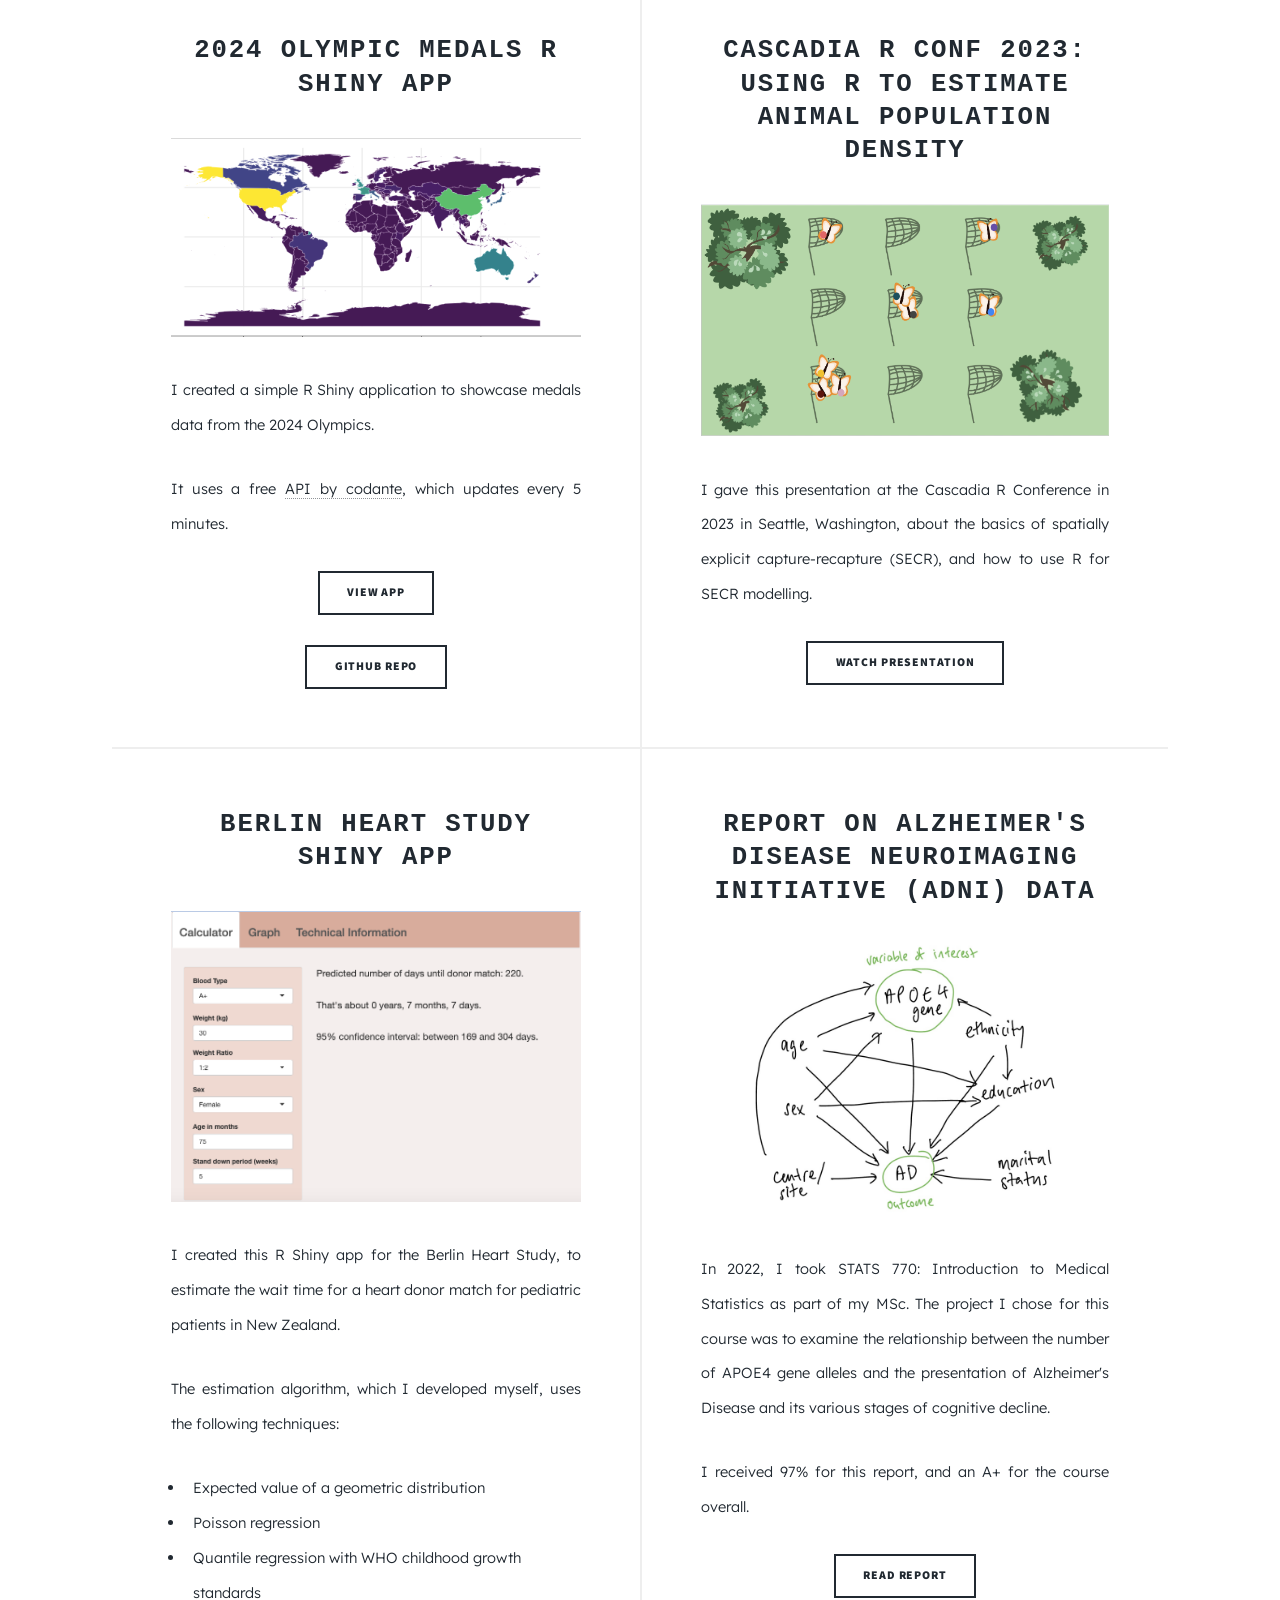
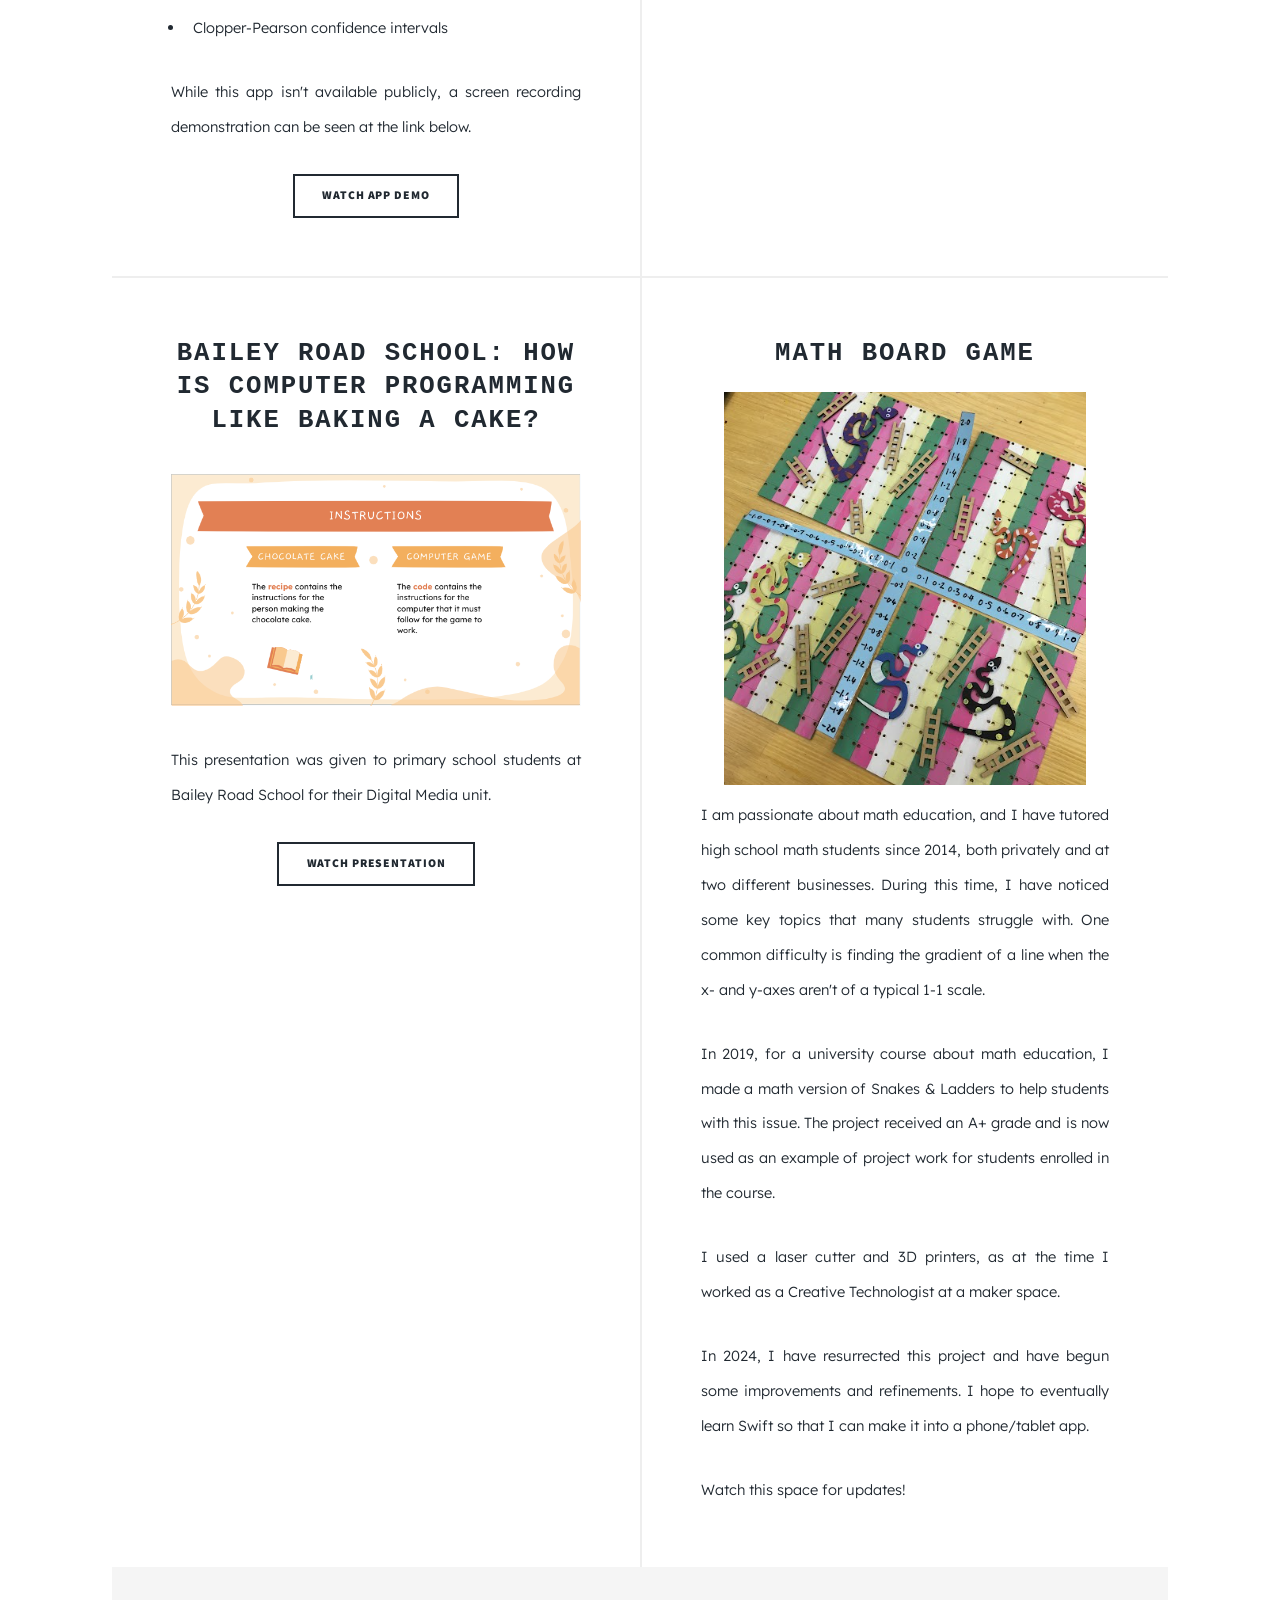
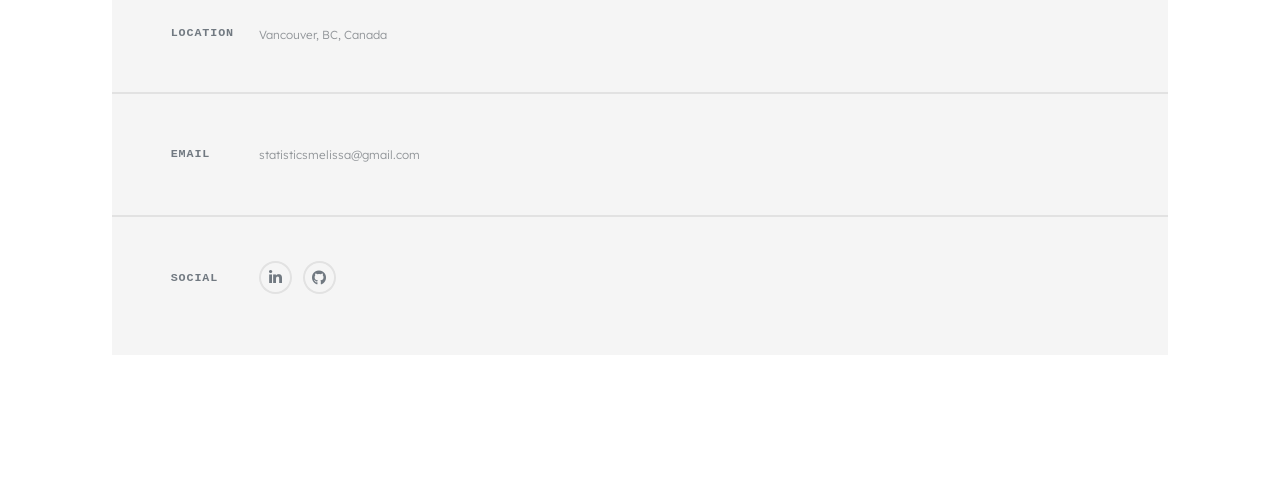
==== commit 01324463: "add id to job list" ====
--- a/index.html
+++ b/index.html
@@ -57,7 +57,7 @@
 									<li>I have over nine years of programming experience and can program very confidently in R, Python, SQL, HTML/CSS, and LaTeX. I also have experience with JavaScript, MATLAB, SAS, and bash/shell scripting.</li>
 									<li>My favourite areas of statistics are health and ecology, but I like to learn about anything!</li>
 									<li>I have worked in a range of different roles:</li>
-										<ul>
+										<ul id="job-list">
 											<li><b>Information Analyst</b> in the New Zealand health sector, creating R Shiny web tools and producing official government health statistics.</li>
 											<li><b>Data Engineer</b> at a digital marketing agency, using Google Cloud Platform.</li>
 											<li><b>Analytics Engineer</b>, developing R Shiny applications for pharmaceutical and cancer research purposes.</li>
@@ -243,3 +243,4 @@
 
 
 
+
--- a/assets/css/main.css
+++ b/assets/css/main.css
@@ -34,7 +34,7 @@
 	line-height: 1;
 }
 
-ol, ul {
+ol,  {
 	list-style: none;
 }
 
@@ -100,7 +100,8 @@
 	}
 
 	body {
-		background-color: #9e4bfb;
+		color: #212931;
+		
 	}
 
 		body.is-preload *, body.is-preload *:before, body.is-preload *:after {
@@ -3235,8 +3236,9 @@
 			left: 0;
 			width: 100%;
 			background-image: url("../../images/bg.jpg");
-			background-color: #fcec7e;
-			background-size: 100% auto;
+			wifth: 100%;
+			height: 100%;
+			background-size: cover;
 			background-position: top center;
 			background-repeat: repeat;
 			background-attachment: 
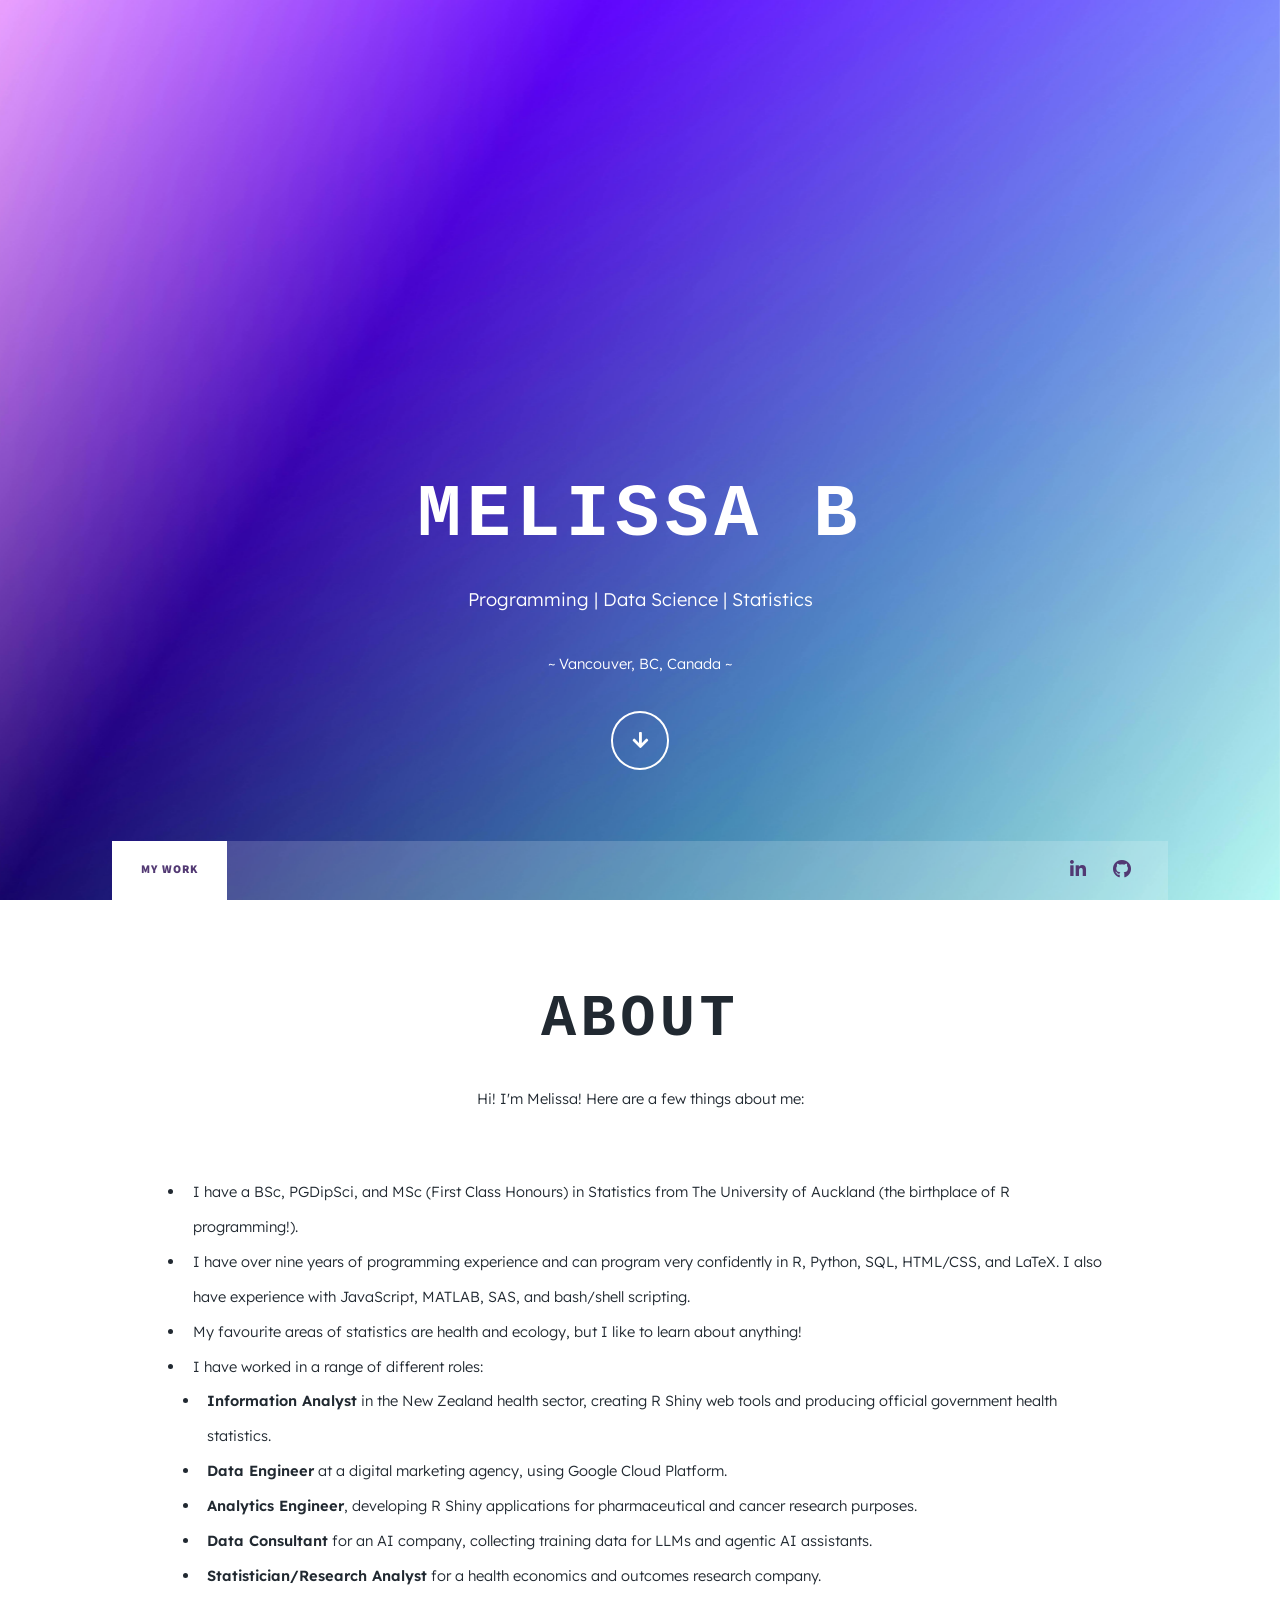
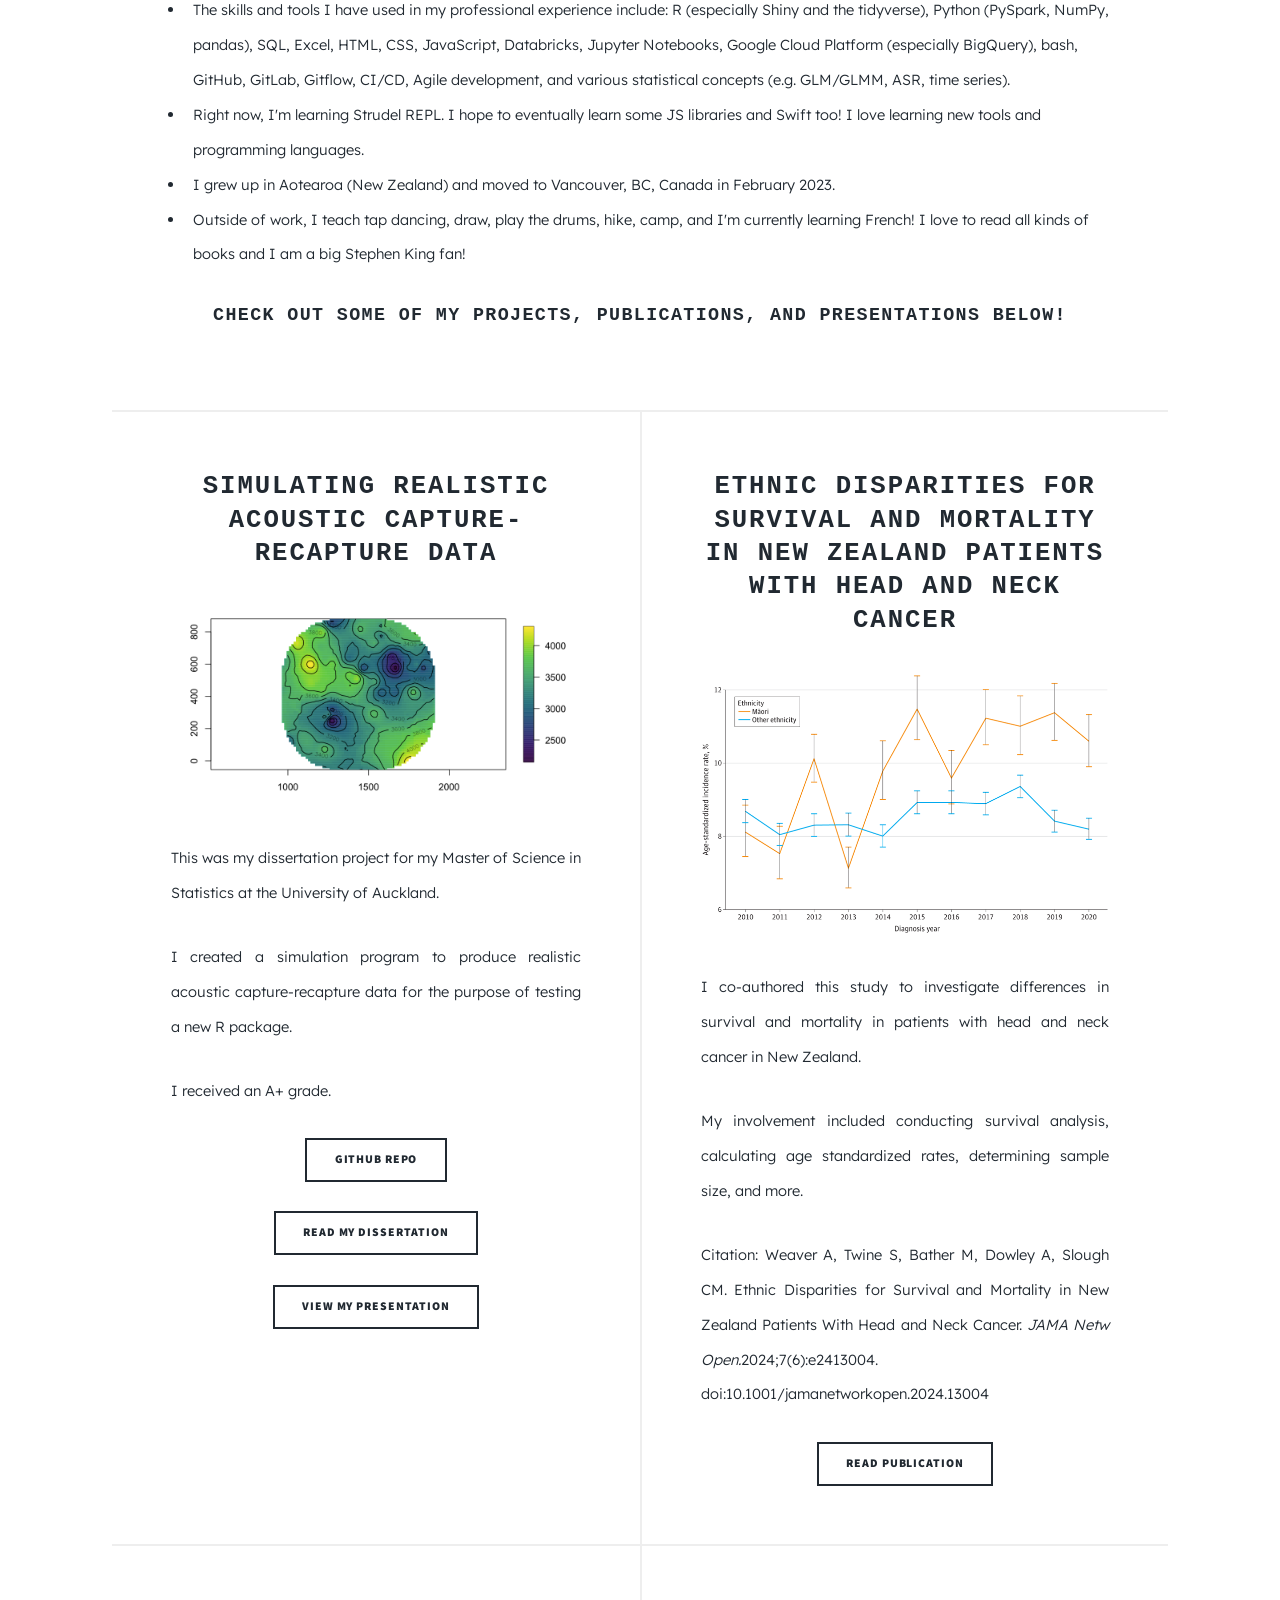
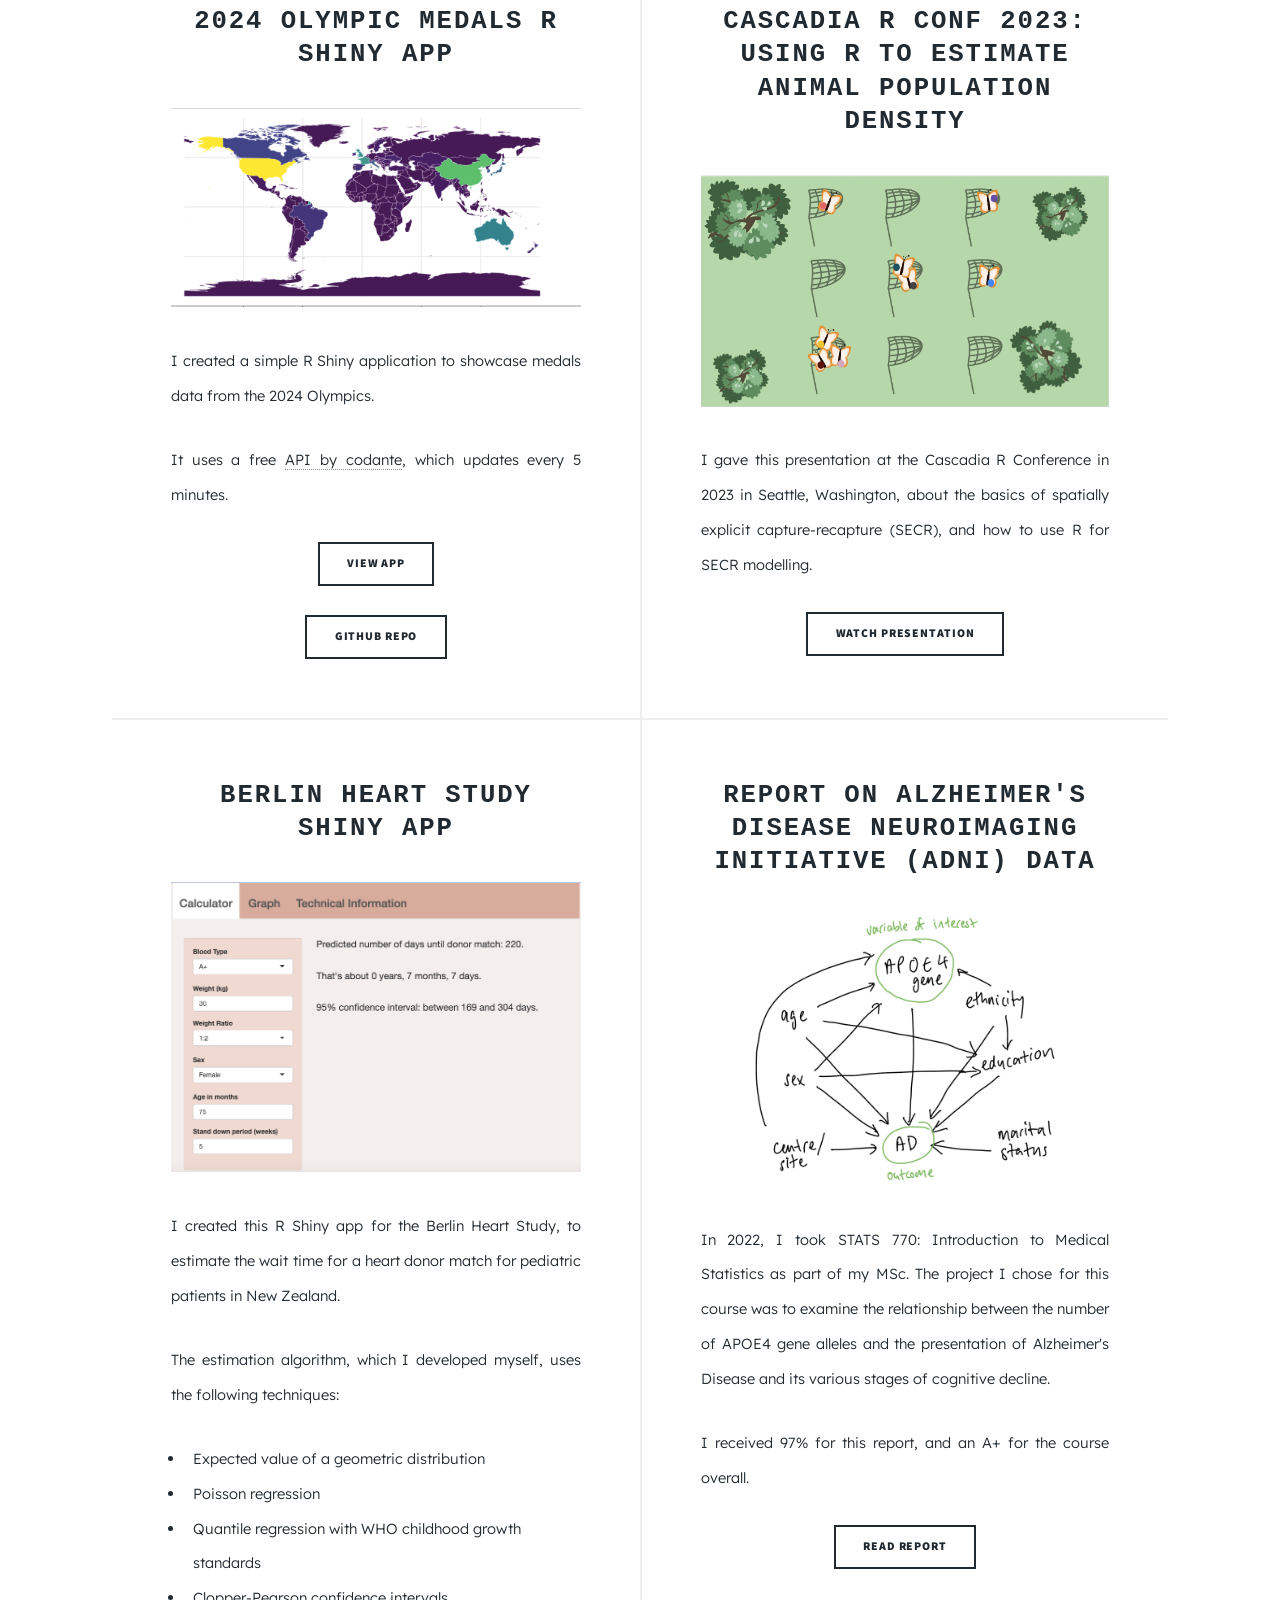
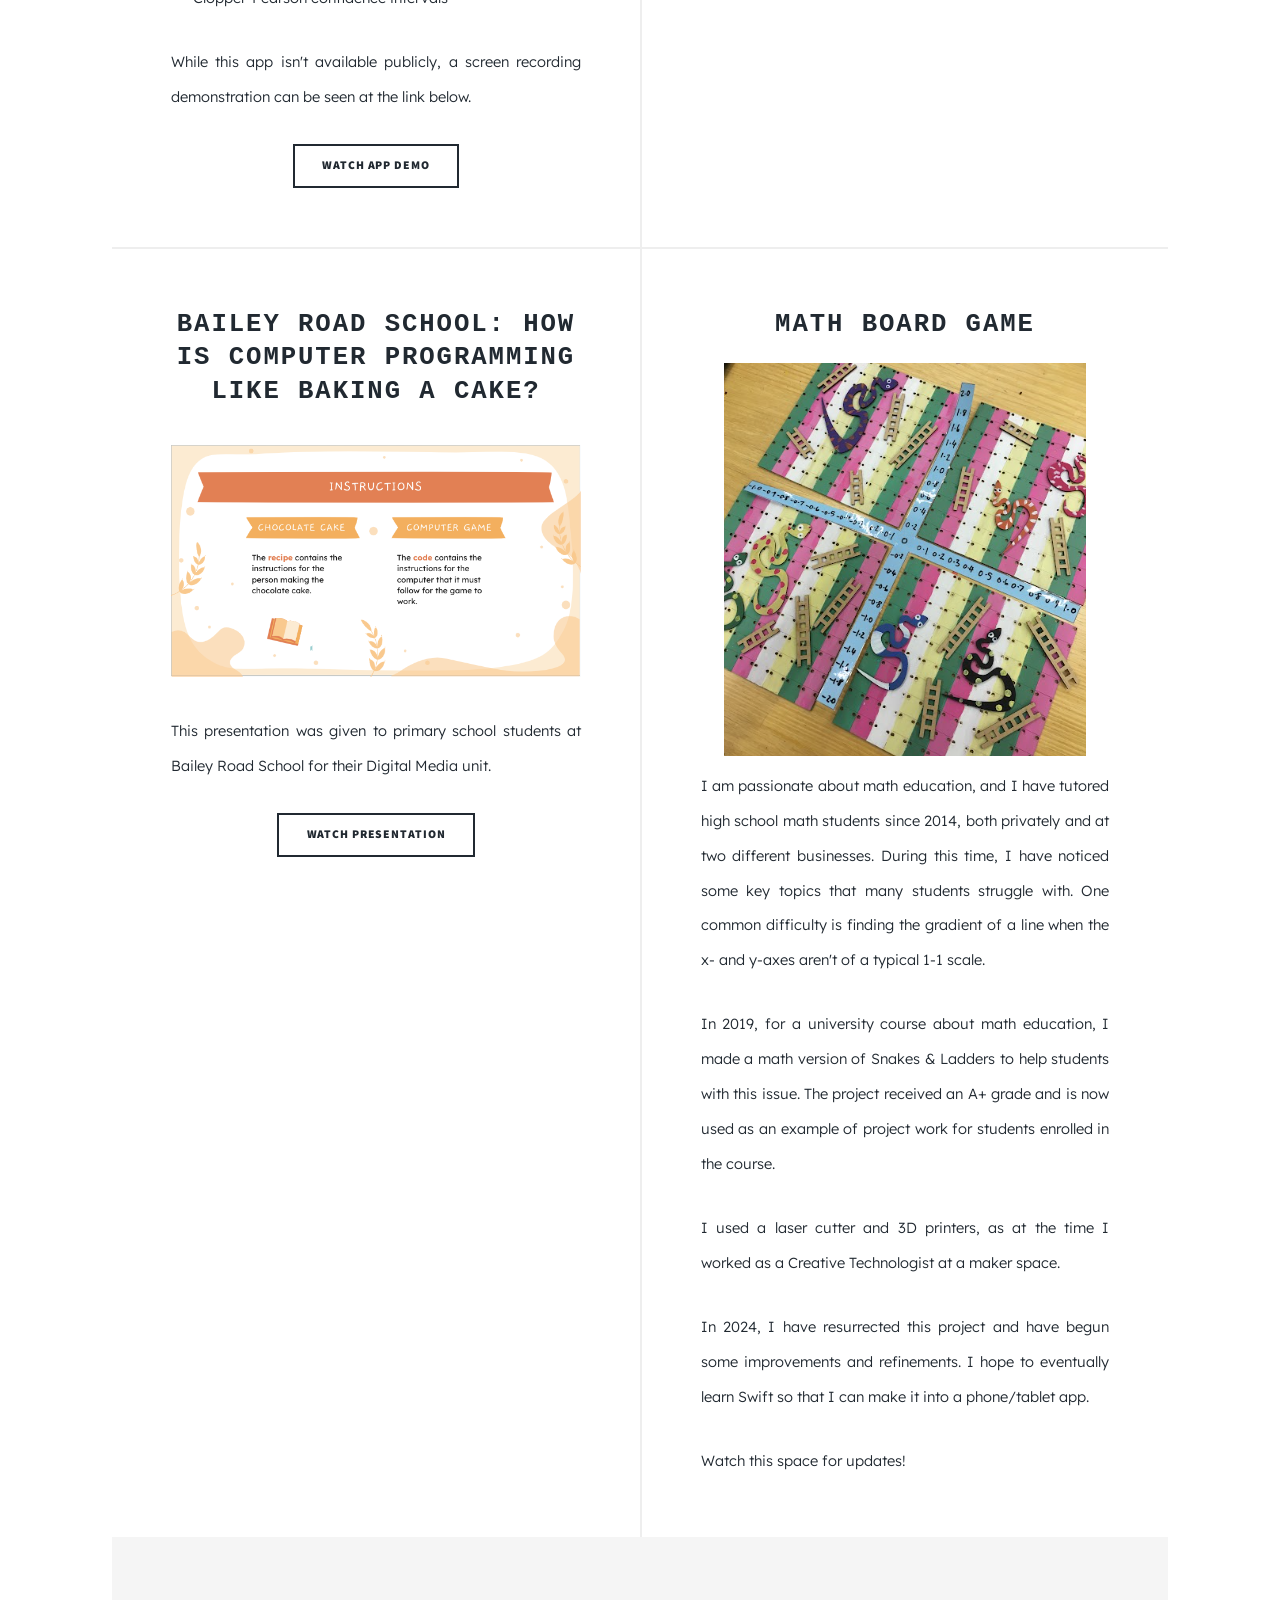
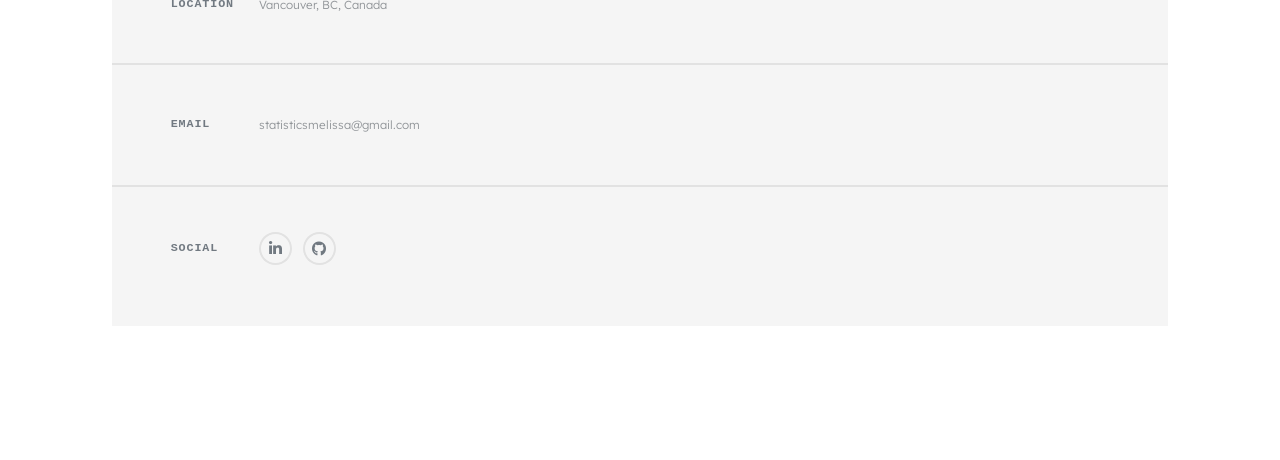
==== commit fe09b8c9: "fixed background issue" ====
--- a/index.html
+++ b/index.html
@@ -68,10 +68,10 @@
 										Python (PySpark, NumPy, pandas), SQL, Excel, HTML, CSS, JavaScript, Databricks, Jupyter Notebooks, Google Cloud Platform (especially BigQuery), bash, GitHub, GitLab, Gitflow, CI/CD,
 										Agile development, and various statistical concepts (e.g. GLM/GLMM, ASR, time series).
 									</li>
-									<li> Right now, I'm learning Power BI and AWS. I hope to eventually learn some JS libraries and Swift too! I love learning new tools and programming languages.
+									<li> Right now, I'm learning Strudel REPL. I hope to eventually learn some JS libraries and Swift too! I love learning new tools and programming languages.
 									</li>
 									<li>I grew up in Aotearoa (New Zealand) and moved to Vancouver, BC, Canada in February 2023.</li>
-									<li>Outside of work, I teach tap dancing, draw, hike, camp, and I'm currently learning French! I love to read all kinds of books and I am a big Stephen King fan!</li>
+									<li>Outside of work, I teach tap dancing, draw, play the drums, hike, camp, and I'm currently learning French! I love to read all kinds of books and I am a big Stephen King fan!</li>
 								</ul>
 								<h3>Check out some of my projects, publications, and presentations below!</h3>
 							</article>
--- a/assets/css/main.css
+++ b/assets/css/main.css
@@ -2854,6 +2854,10 @@
 		padding-left: 1rem;
 	}
 
+	ul#job-list {
+		margin: 0 0 0 0;
+	}
+
 		ul li {
 			padding-left: 0.5rem;
 			text-align: left;
@@ -3236,12 +3240,12 @@
 			left: 0;
 			width: 100%;
 			background-image: url("../../images/bg.jpg");
-			wifth: 100%;
+			width: 100%;
 			height: 100%;
 			background-size: cover;
-			background-position: top center;
+			background-position: center center;
 			background-repeat: repeat;
-			background-attachment: 
+			--background-attachment: 
 		}
 
 			#wrapper > .bg.fixed {
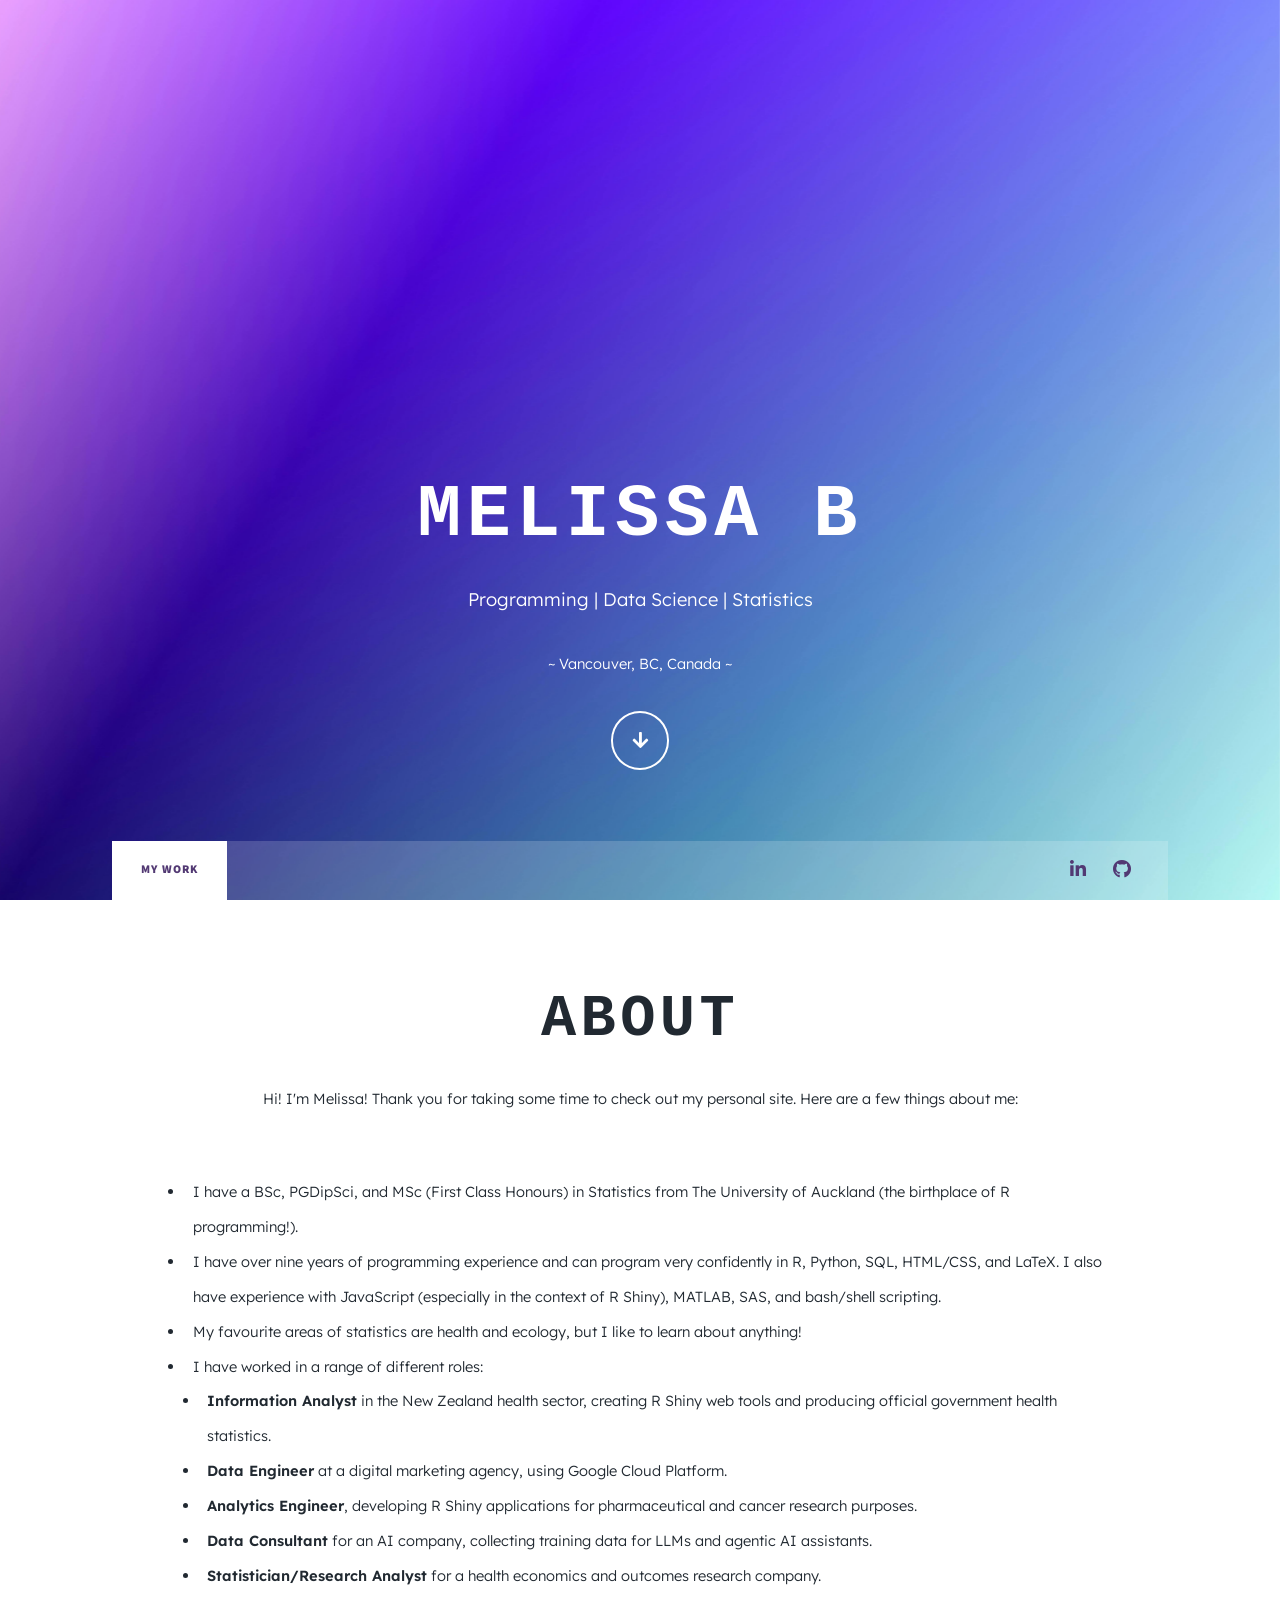
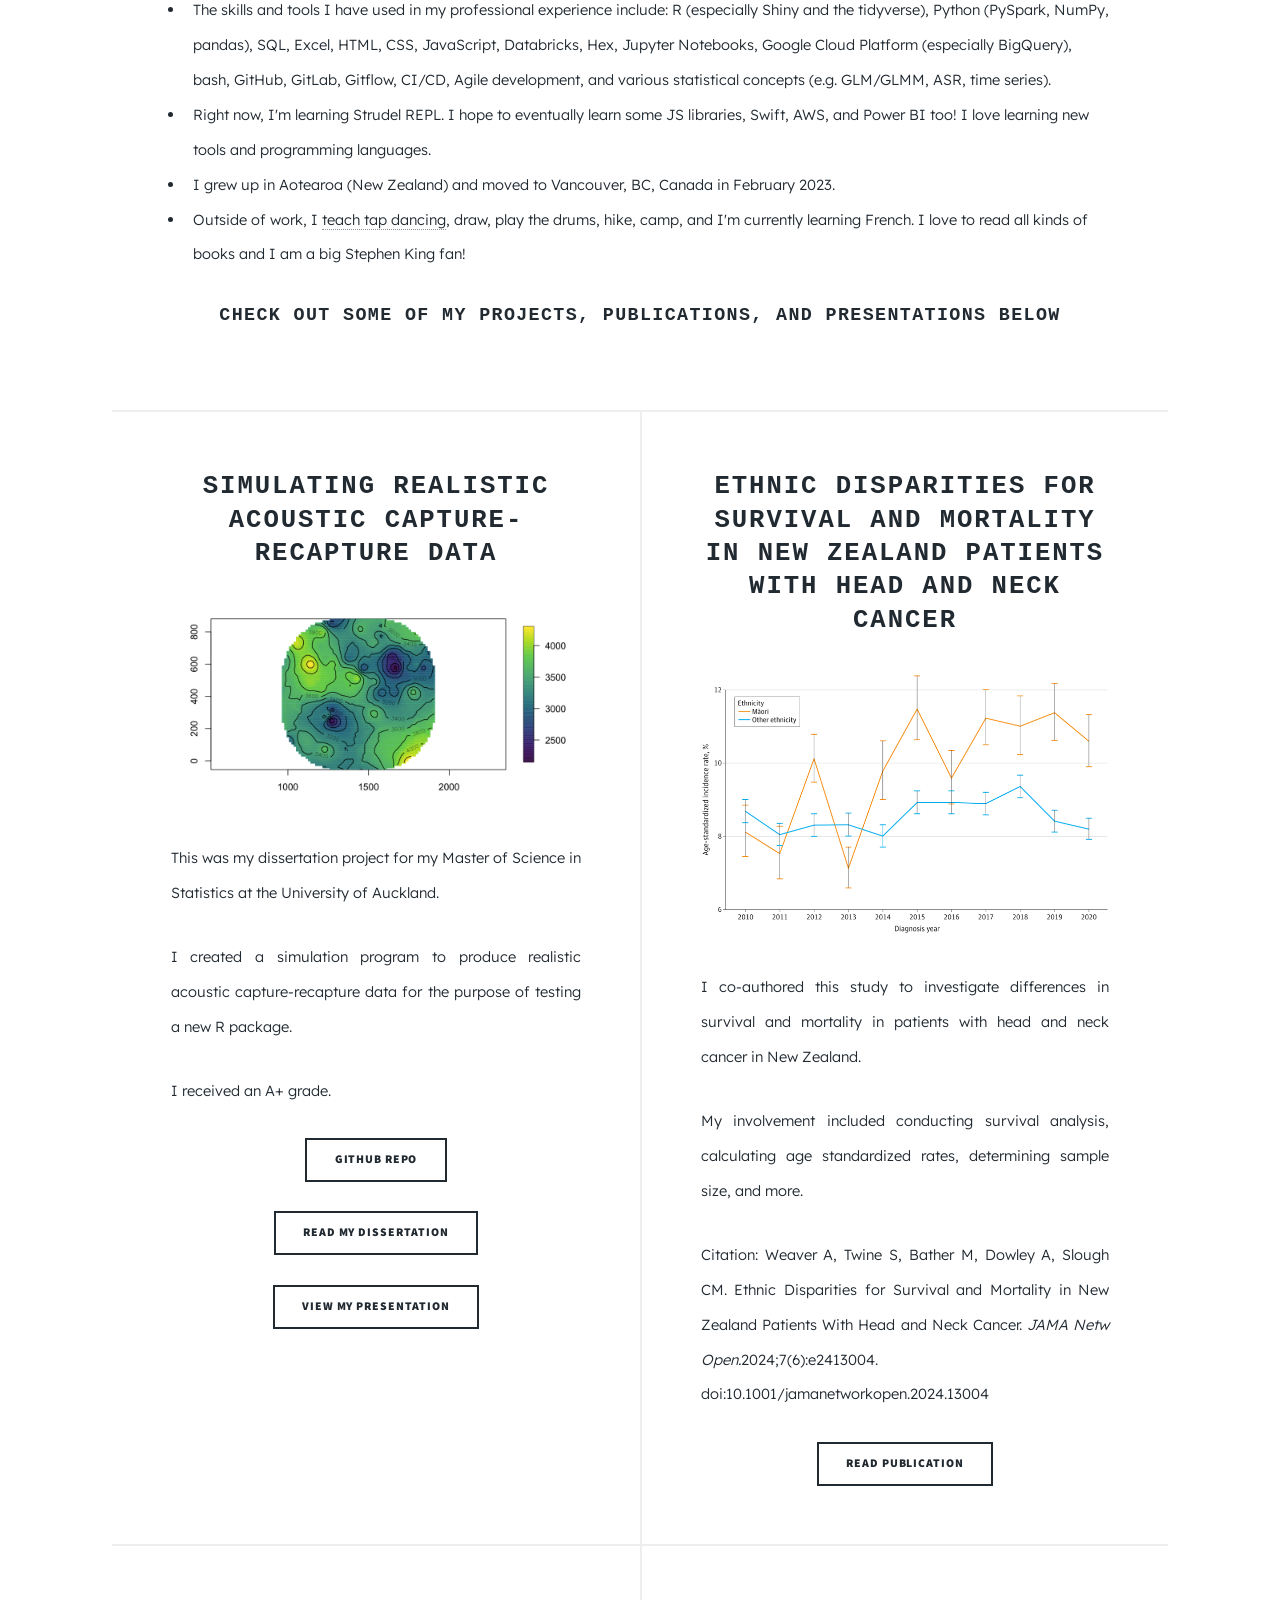
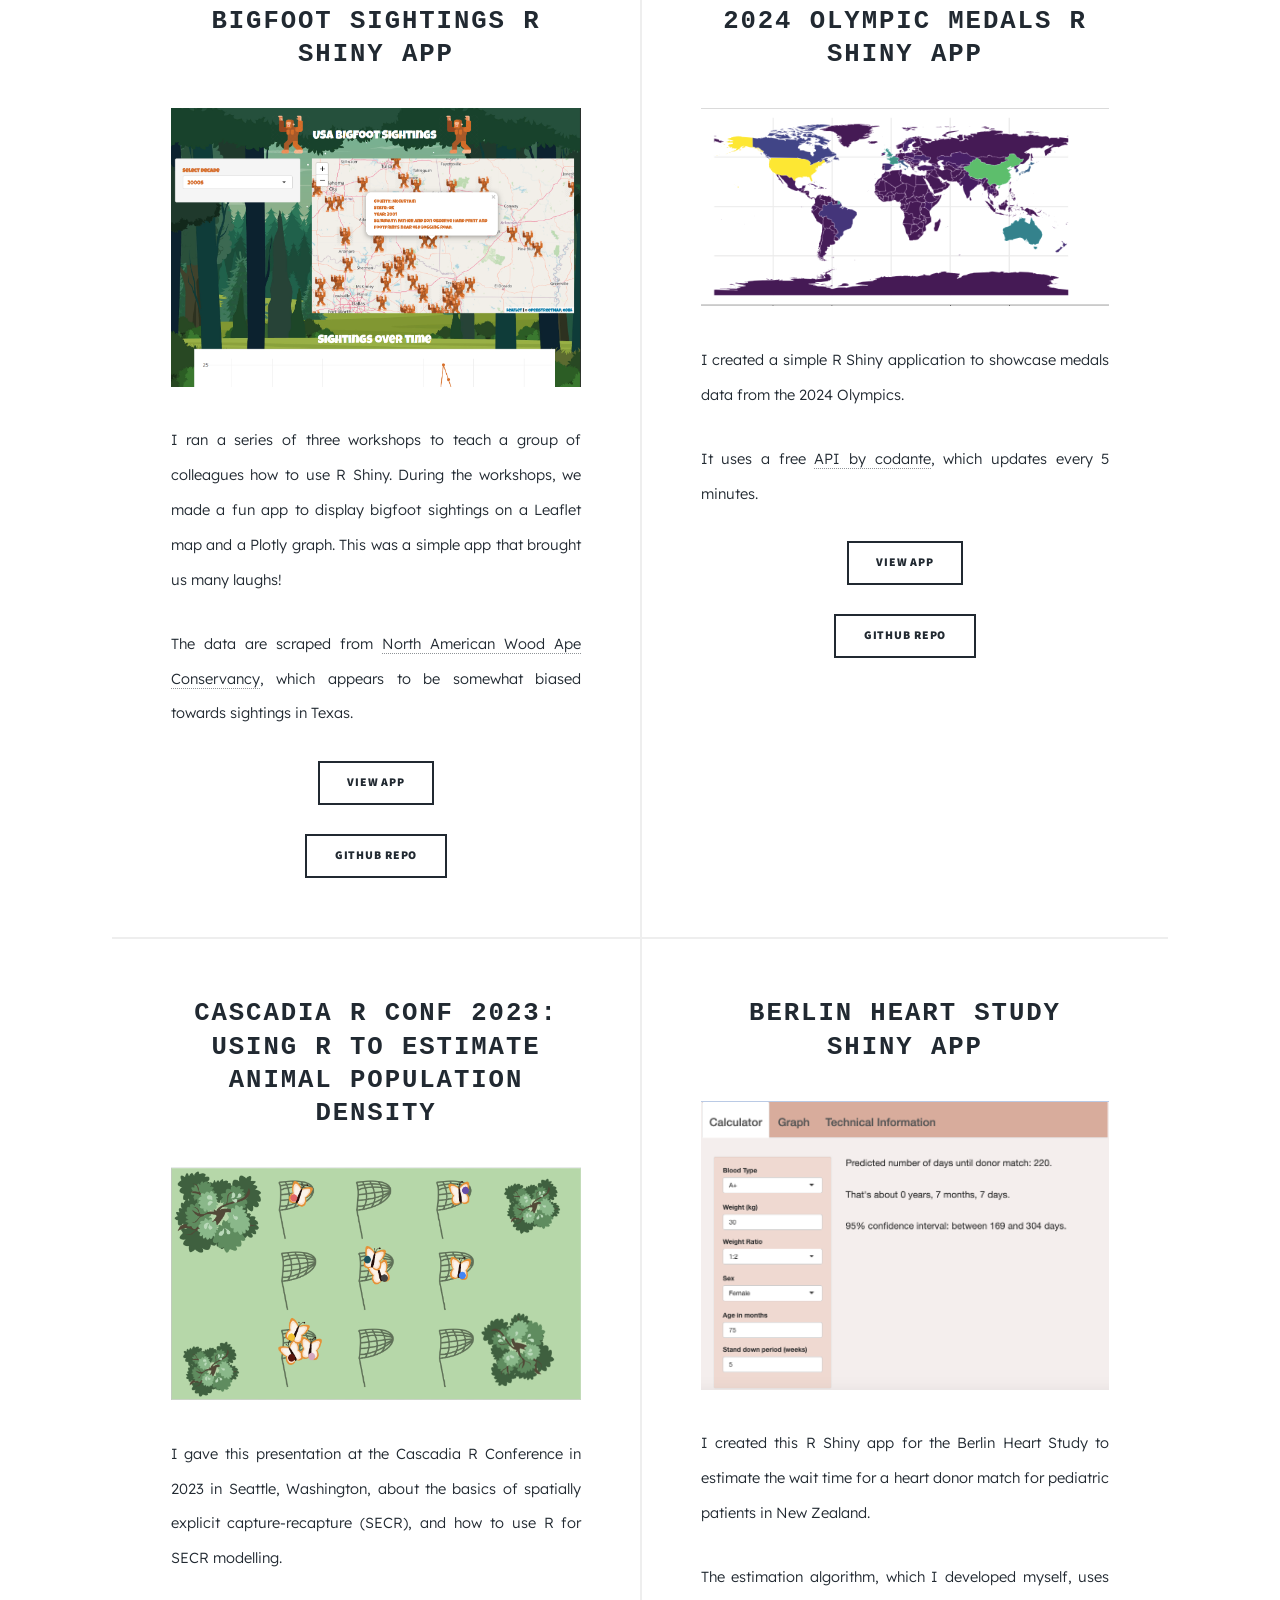
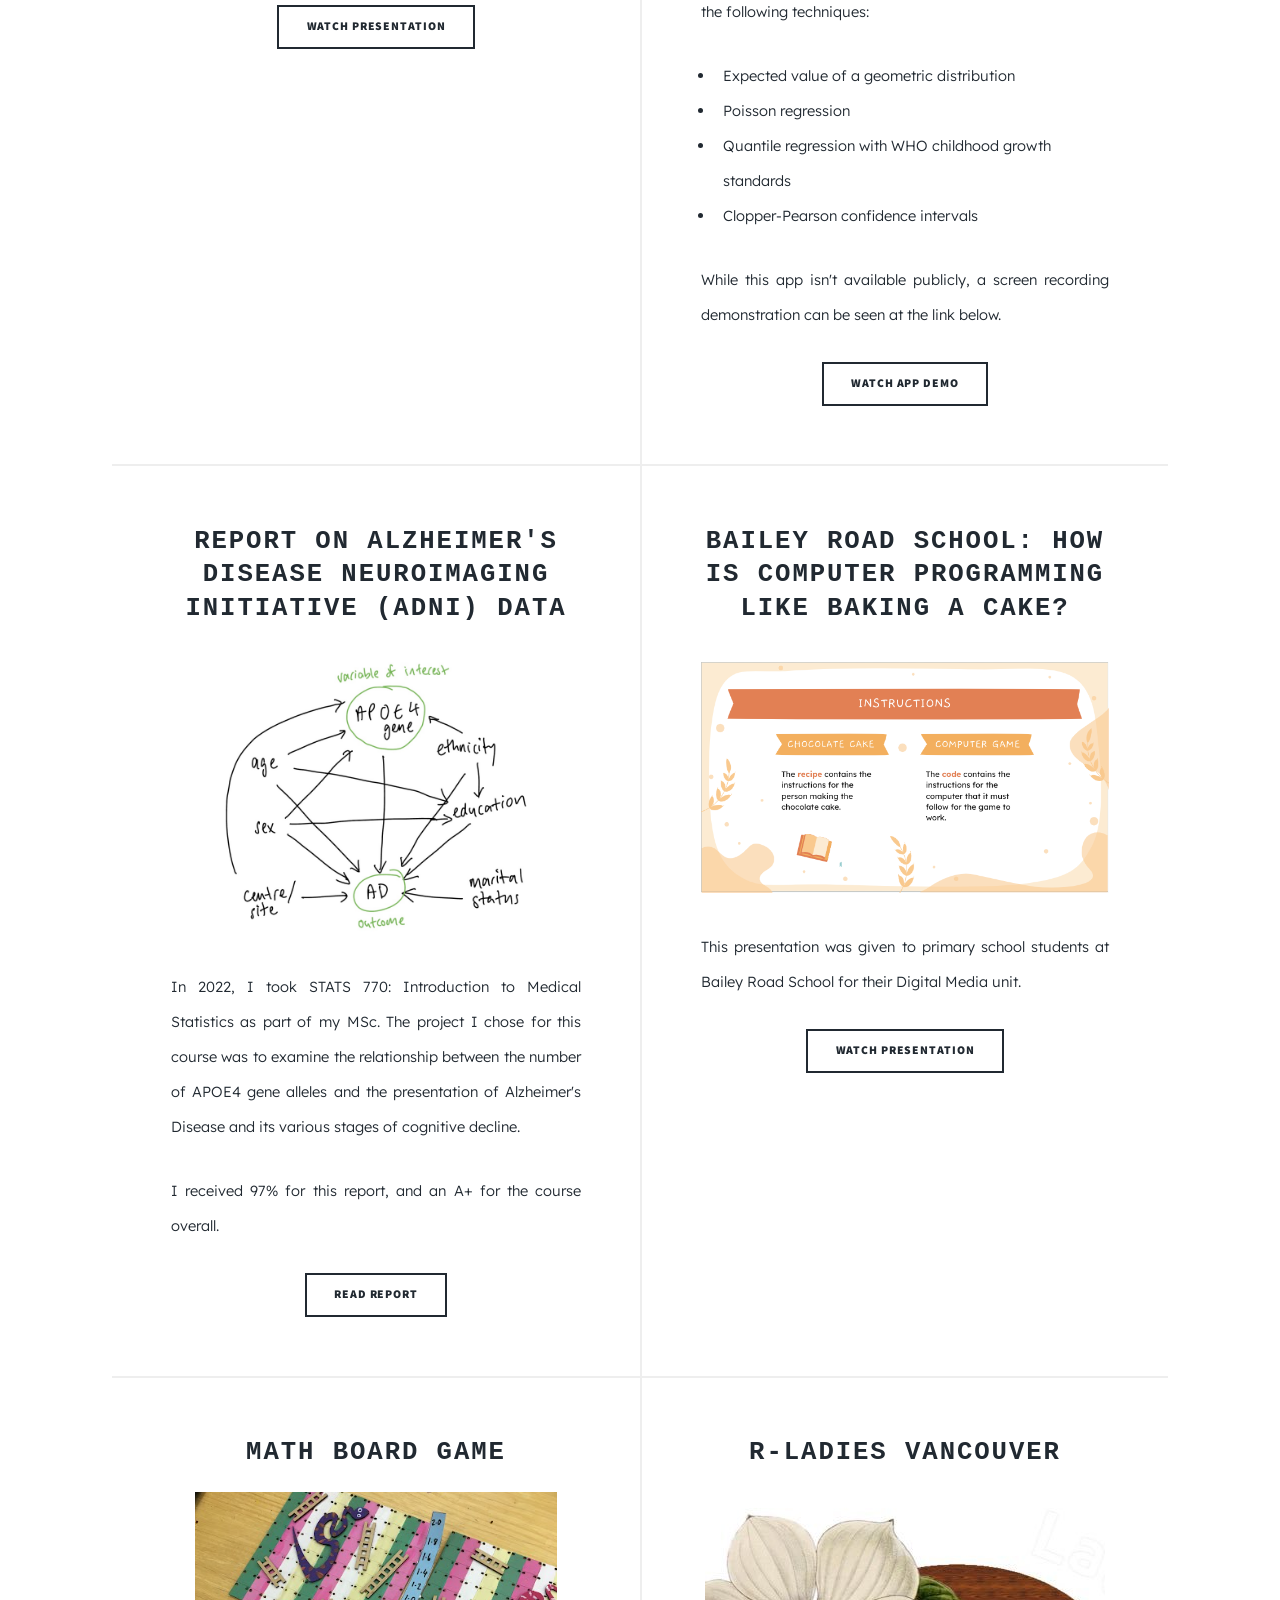
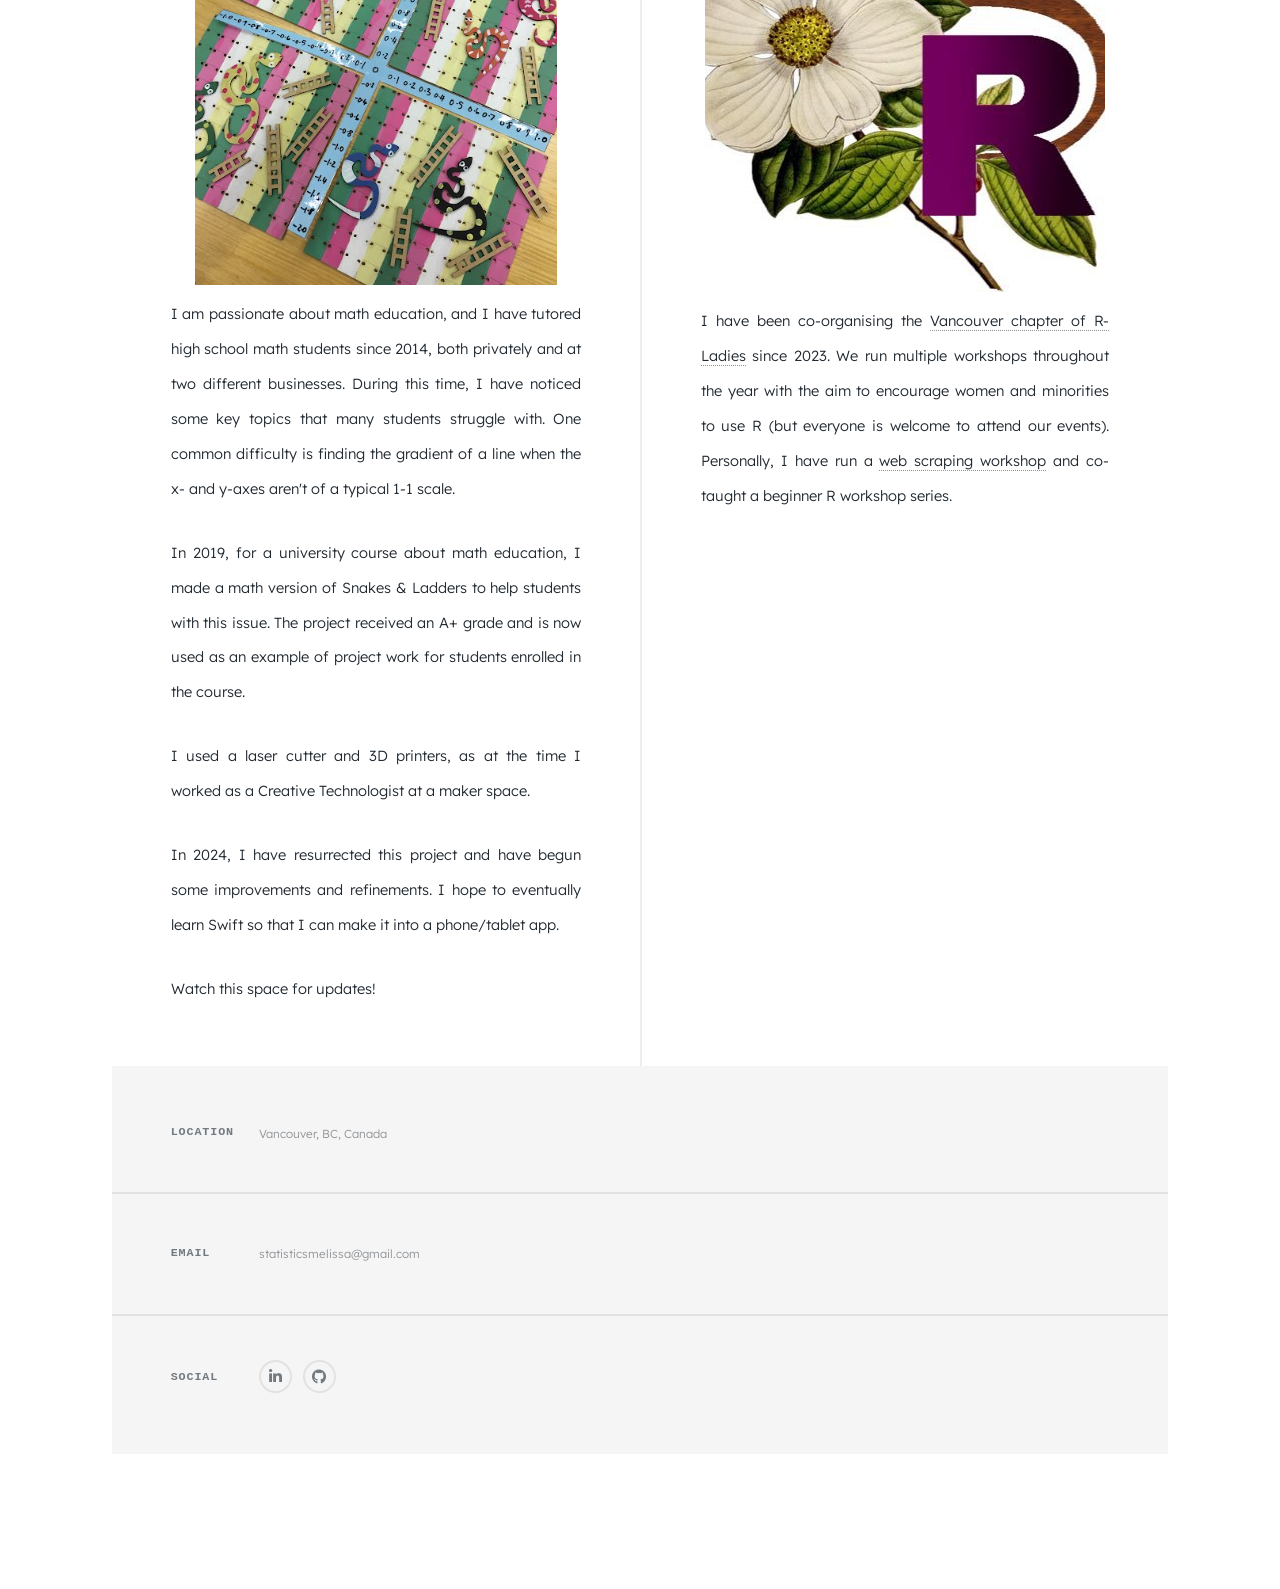
==== commit 6fe6b64c: "added bigfoot app and R Ladies" ====
--- a/index.html
+++ b/index.html
@@ -50,11 +50,11 @@
 							<article class="post featured">
 								<header class="major">
 									<h2>About</h2>
-									<p>Hi! I'm Melissa! Here are a few things about me:</p>			
+									<p>Hi! I'm Melissa! Thank you for taking some time to check out my personal site. Here are a few things about me:</p>			
 								</header>
 								<ul>
 									<li>I have a BSc, PGDipSci, and MSc (First Class Honours) in Statistics from The University of Auckland (the birthplace of R programming!).</li>
-									<li>I have over nine years of programming experience and can program very confidently in R, Python, SQL, HTML/CSS, and LaTeX. I also have experience with JavaScript, MATLAB, SAS, and bash/shell scripting.</li>
+									<li>I have over nine years of programming experience and can program very confidently in R, Python, SQL, HTML/CSS, and LaTeX. I also have experience with JavaScript (especially in the context of R Shiny), MATLAB, SAS, and bash/shell scripting.</li>
 									<li>My favourite areas of statistics are health and ecology, but I like to learn about anything!</li>
 									<li>I have worked in a range of different roles:</li>
 										<ul id="job-list">
@@ -65,15 +65,15 @@
 											<li><b>Statistician/Research Analyst</b> for a health economics and outcomes research company.</li>
 										</ul>
 									<li>The skills and tools I have used in my professional experience include: R (especially Shiny and the tidyverse),
-										Python (PySpark, NumPy, pandas), SQL, Excel, HTML, CSS, JavaScript, Databricks, Jupyter Notebooks, Google Cloud Platform (especially BigQuery), bash, GitHub, GitLab, Gitflow, CI/CD,
+										Python (PySpark, NumPy, pandas), SQL, Excel, HTML, CSS, JavaScript, Databricks, Hex, Jupyter Notebooks, Google Cloud Platform (especially BigQuery), bash, GitHub, GitLab, Gitflow, CI/CD,
 										Agile development, and various statistical concepts (e.g. GLM/GLMM, ASR, time series).
 									</li>
-									<li> Right now, I'm learning Strudel REPL. I hope to eventually learn some JS libraries and Swift too! I love learning new tools and programming languages.
+									<li> Right now, I'm learning Strudel REPL. I hope to eventually learn some JS libraries, Swift, AWS, and Power BI too! I love learning new tools and programming languages.
 									</li>
 									<li>I grew up in Aotearoa (New Zealand) and moved to Vancouver, BC, Canada in February 2023.</li>
-									<li>Outside of work, I teach tap dancing, draw, play the drums, hike, camp, and I'm currently learning French! I love to read all kinds of books and I am a big Stephen King fan!</li>
+									<li>Outside of work, I <a href="https://www.richmondacademyofdance.com/melissa-bather">teach tap dancing</a>, draw, play the drums, hike, camp, and I'm currently learning French. I love to read all kinds of books and I am a big Stephen King fan!</li>
 								</ul>
-								<h3>Check out some of my projects, publications, and presentations below!</h3>
+								<h3>Check out some of my projects, publications, and presentations below</h3>
 							</article>
 
 						<!-- Posts -->
@@ -110,6 +110,20 @@
 								</article>
 								<article>
 									<header>
+										<h2><a href="https://statisticsmelissa.shinyapps.io/bigfoot-sightings/" target="_blank">Bigfoot Sightings R Shiny App</a></h2>
+									</header>
+									<a href="https://statisticsmelissa.shinyapps.io/bigfoot-sightings/" class="image fit" target="_blank"><img src="images/bigfoot-app.png" alt="" /></a>
+									<p>I ran a series of three workshops to teach a group of colleagues how to use R Shiny. During the workshops, we made a fun app to display bigfoot sightings on a Leaflet map and a Plotly graph. This was a simple app that brought us many laughs!</p>
+									<p>The data are scraped from <a href="https://www.woodape.org/" target="_blank">North American Wood Ape Conservancy</a>, which appears to be somewhat biased towards sightings in Texas.</p>
+									<ul class="actions special">
+										<li><a href="https://statisticsmelissa.shinyapps.io/bigfoot-sightings/" target="_blank" class="button">View App</a></li>
+									</ul>
+									<ul class="actions special">
+										<li><a href="https://github.com/melbather/bigfoot-app" target="_blank" class="button">GitHub Repo</a></li>
+									</ul>
+								</article>
+								<article>
+									<header>
 										<h2><a href="https://statisticsmelissa.shinyapps.io/olympic-medals/" target="_blank">2024 Olympic Medals R Shiny App</a></h2>
 									</header>
 									<a href="https://statisticsmelissa.shinyapps.io/olympic-medals/" class="image fit" target="_blank"><img src="images/olympics-map.png" alt="" /></a>
@@ -139,7 +153,7 @@
 										<h2><a href="https://drive.google.com/file/d/1dUzVFaUibT8KI4MzbMeLjRqza__forP-/view?usp=sharing" target="_blank">Berlin Heart Study Shiny App</a></h2>
 									</header>
 									<a href="https://drive.google.com/file/d/1dUzVFaUibT8KI4MzbMeLjRqza__forP-/view?usp=sharing" target="_blank" class="image fit" download><img src="images/bas.png" alt="" /></a>
-									<p>I created this R Shiny app for the Berlin Heart Study, to estimate the wait time for a heart donor match 
+									<p>I created this R Shiny app for the Berlin Heart Study to estimate the wait time for a heart donor match 
 										for pediatric patients in New Zealand.
 									</p>
 									<p>The estimation algorithm, which I developed myself, uses the following techniques:</p>
@@ -193,6 +207,13 @@
 											can make it into a phone/tablet app.</p>
 										<p>Watch this space for updates!</p>
 								</article>
+								<article>
+									<header>
+										<h2>R-Ladies Vancouver</h2>
+									</header>
+									<img src="images/R Ladies.jpg" alt="" />
+										<p>I have been co-organising the <a href="https://www.meetup.com/rladies-vancouver/">Vancouver chapter of R-Ladies</a> since 2023. We run multiple workshops throughout the year with the aim to encourage women and minorities to use R (but everyone is welcome to attend our events). Personally, I have run a <a href="https://github.com/melbather/web-scraping-workshop">web scraping workshop</a> and co-taught a beginner R workshop series.</p>
+								</article>
 							</section>
 
 					</div>
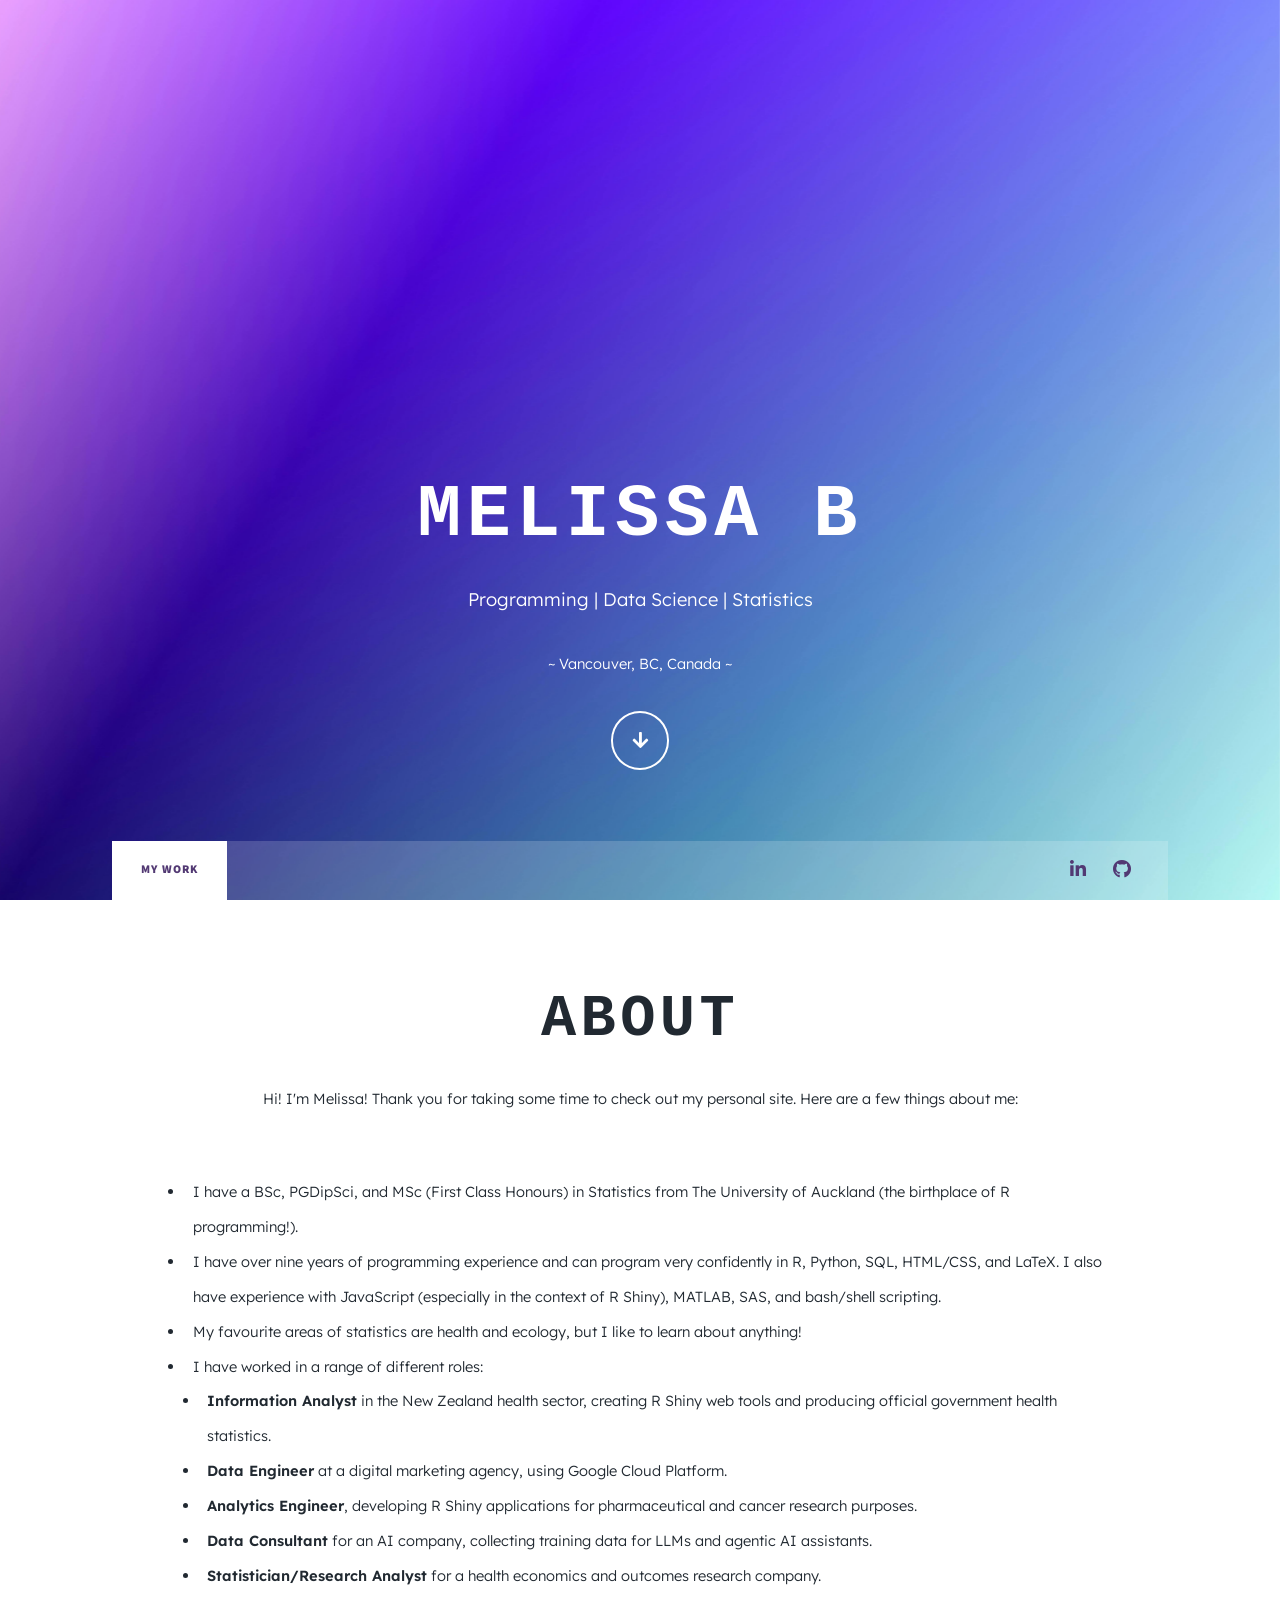
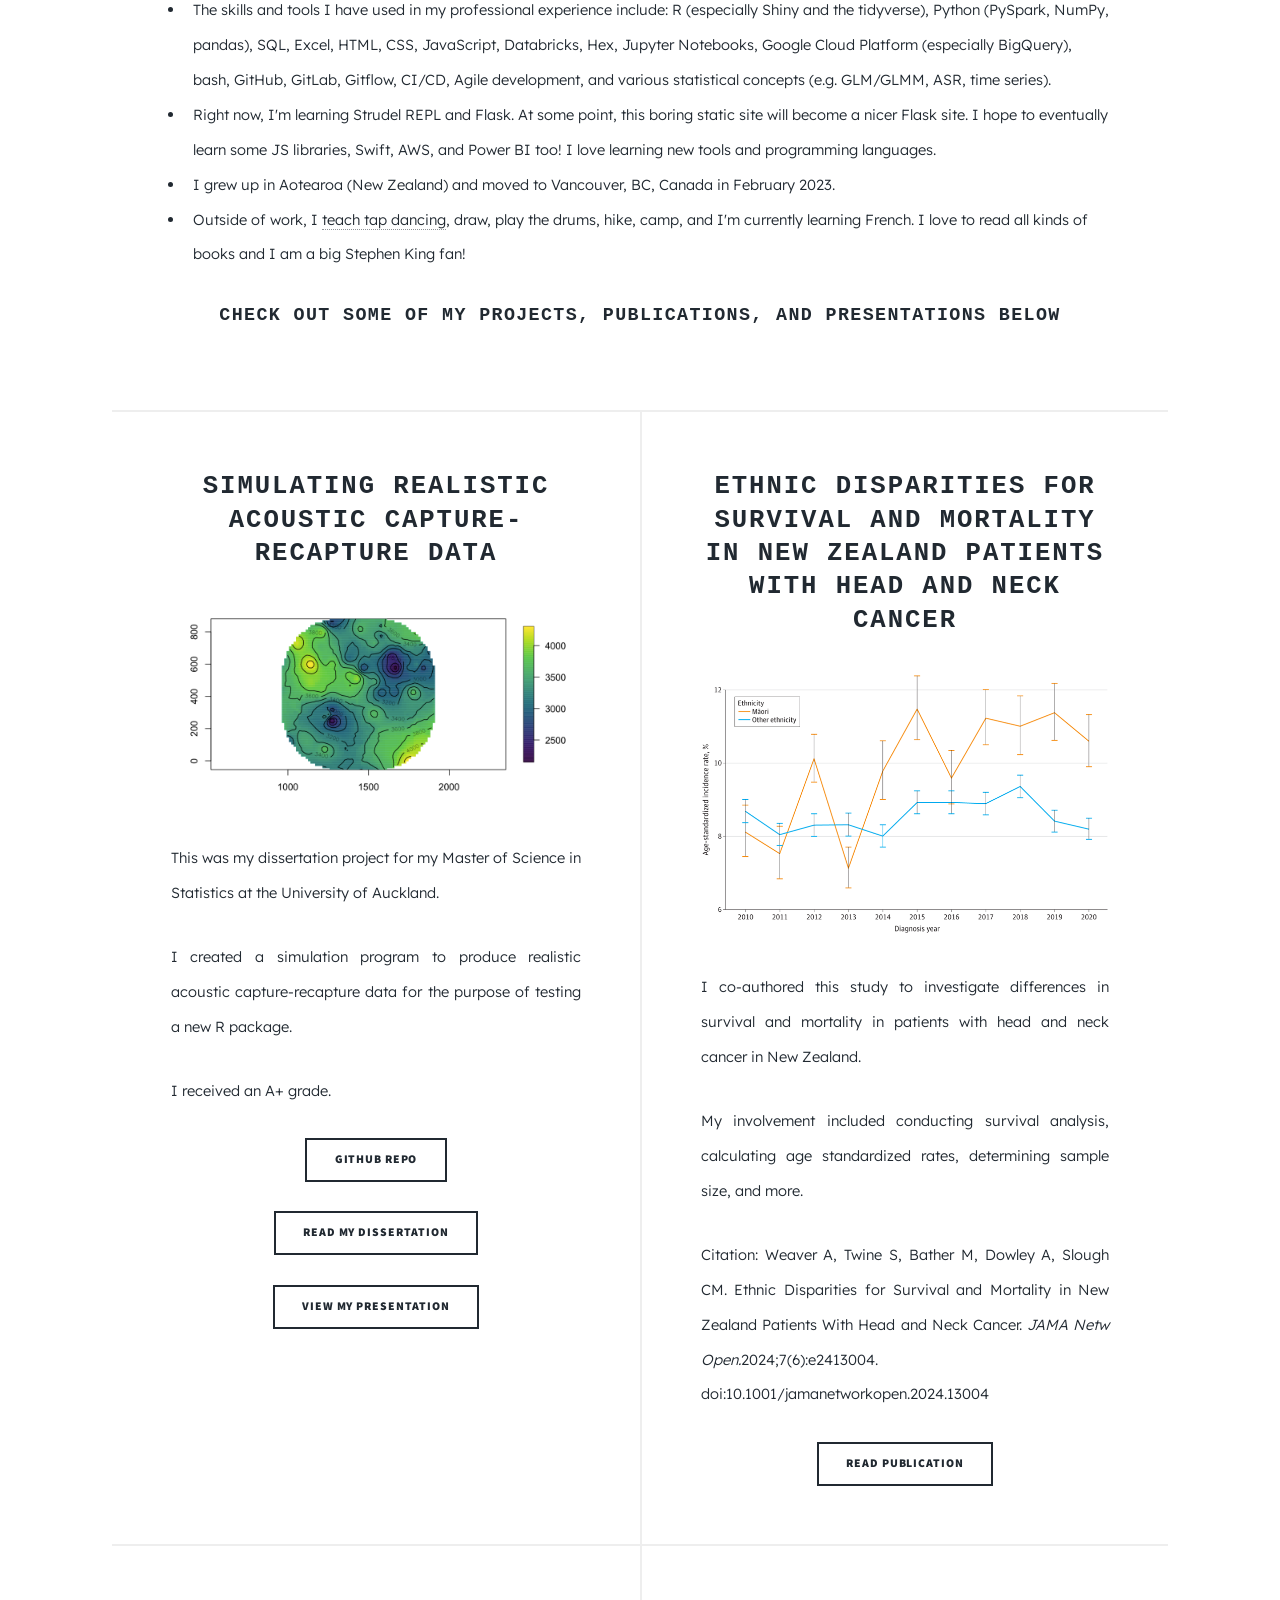
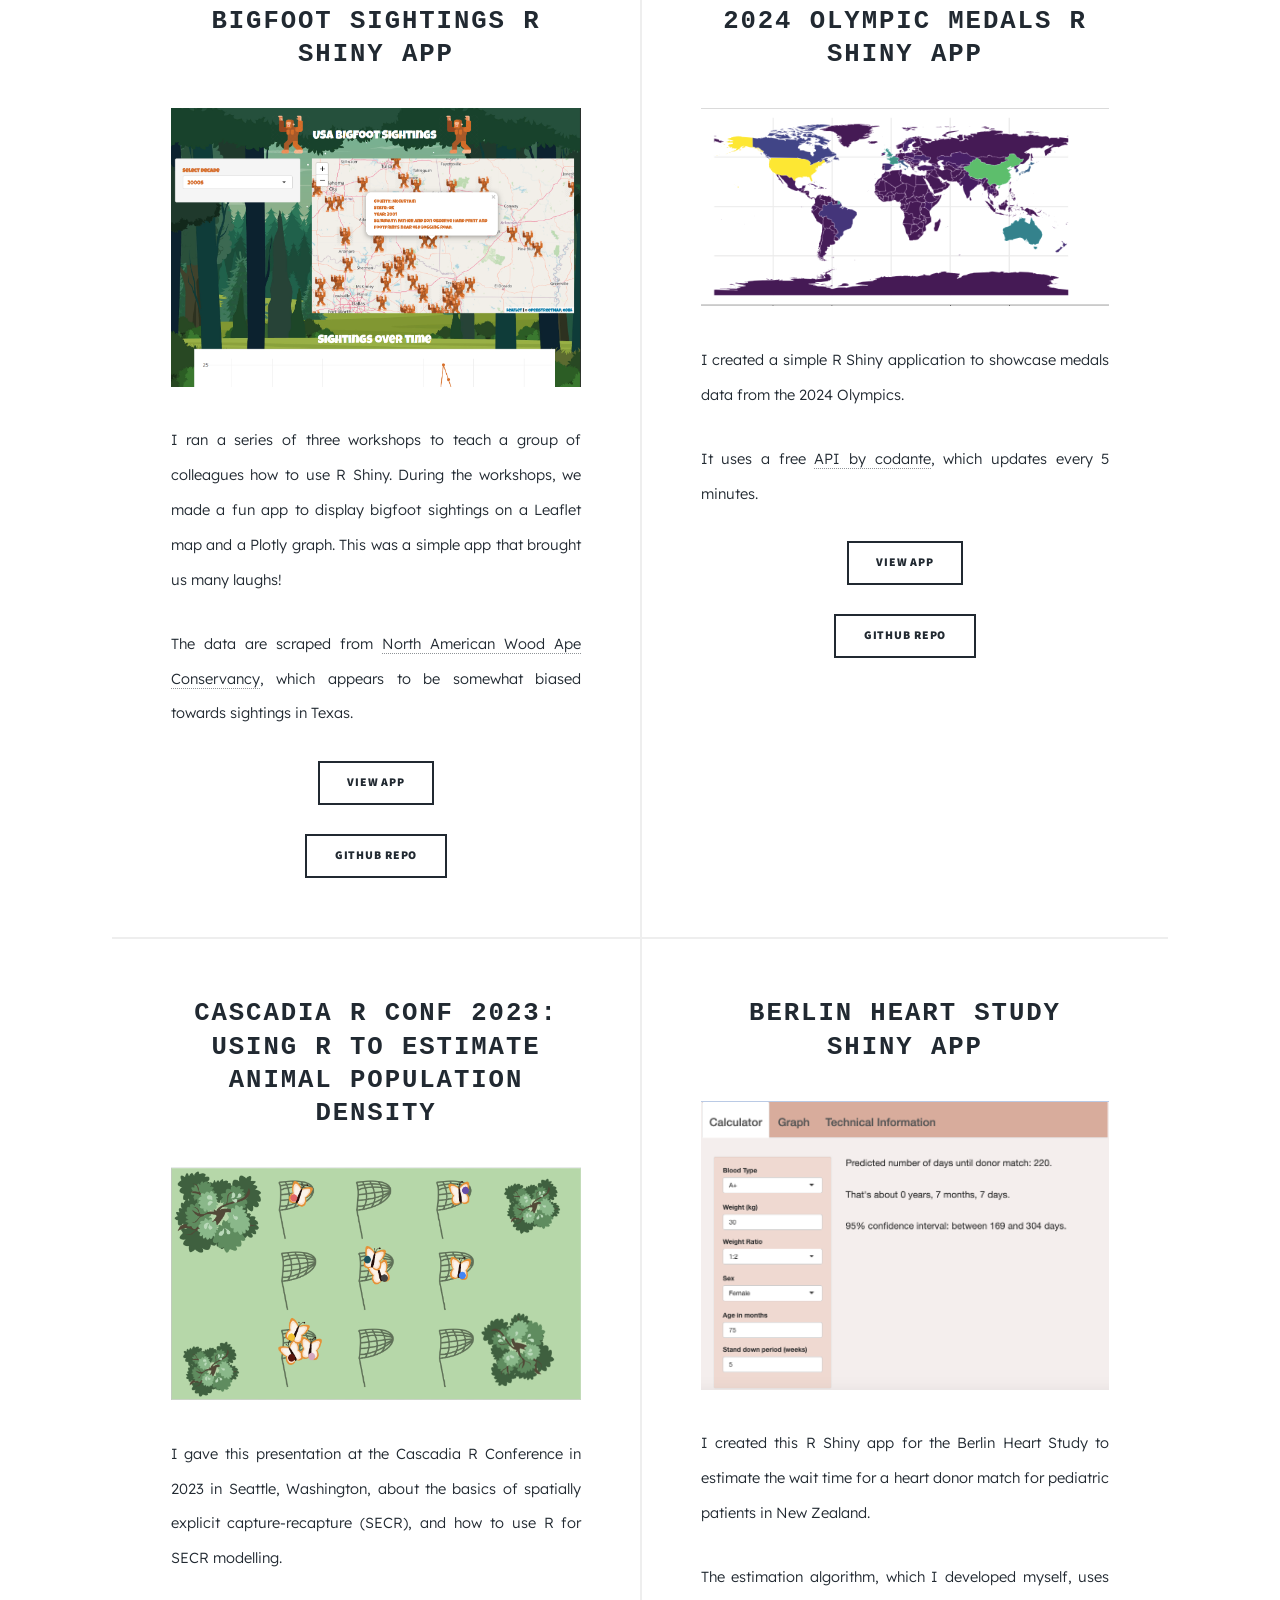
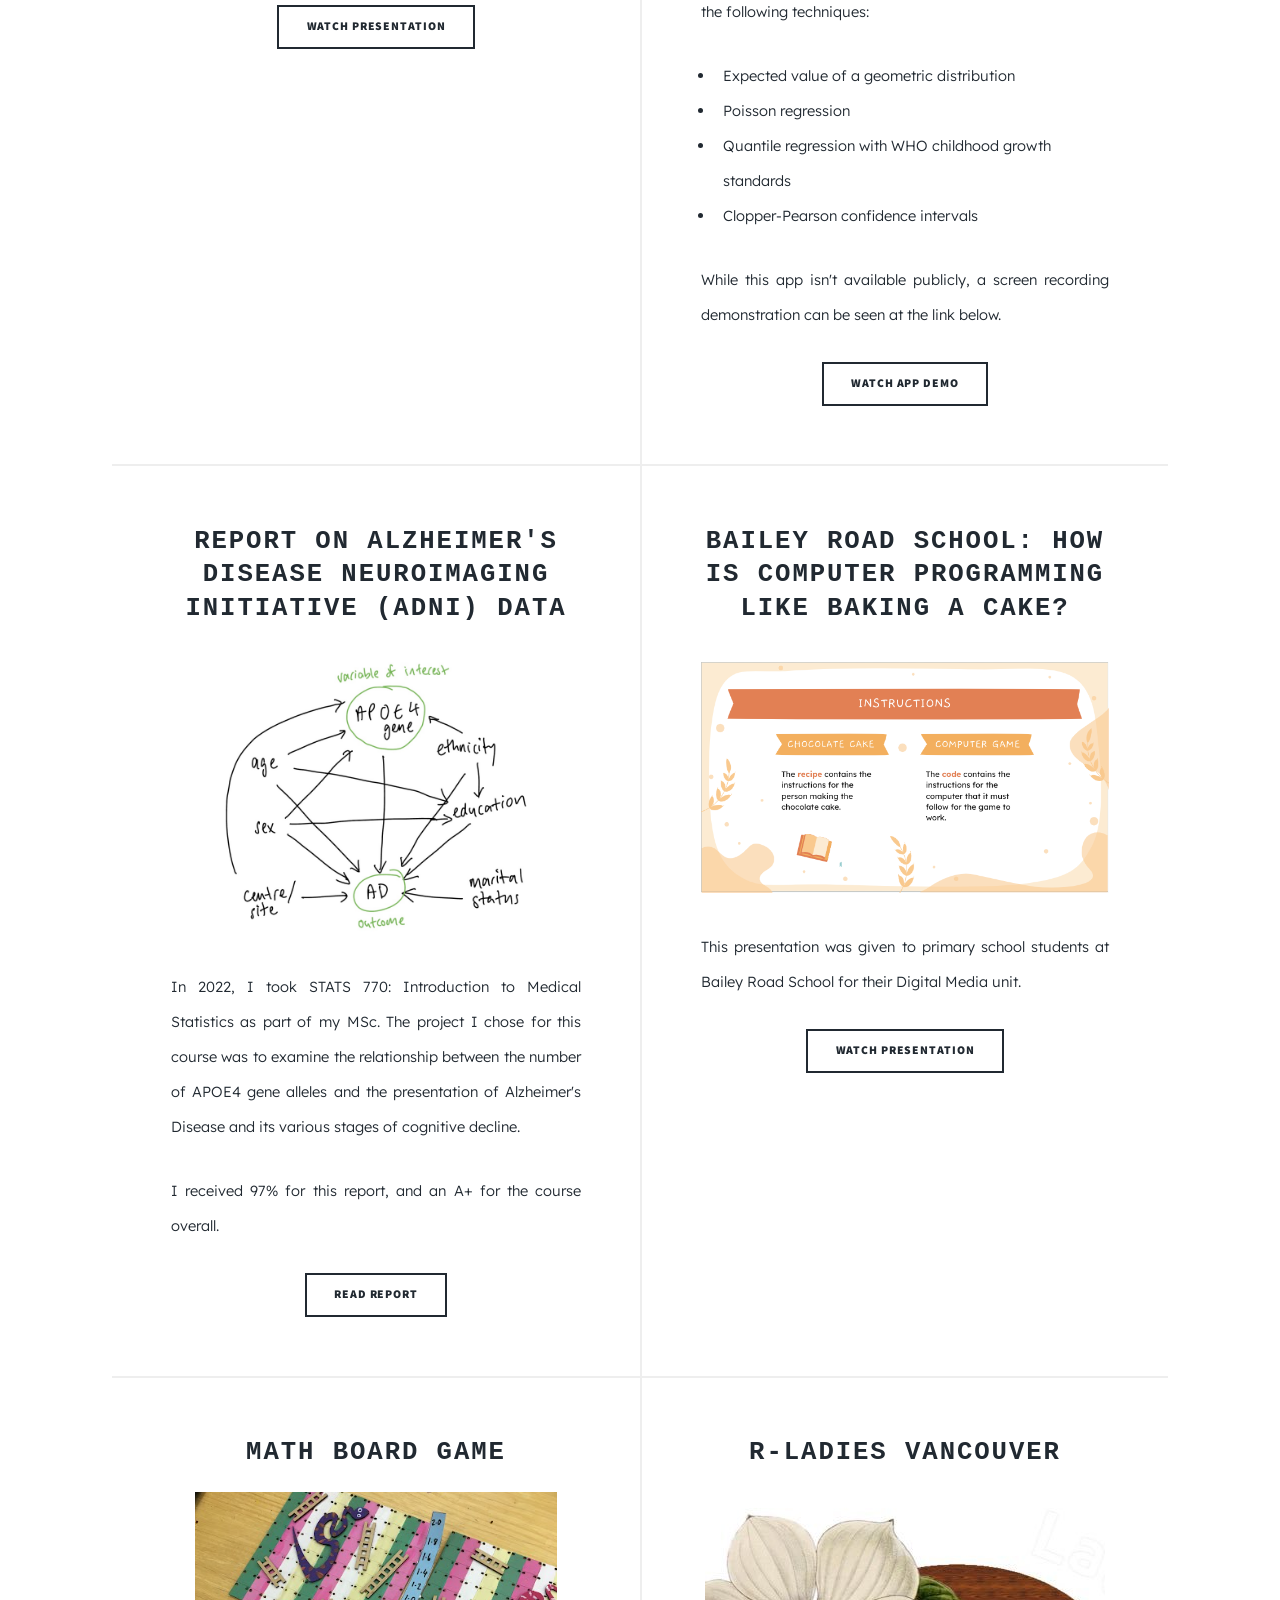
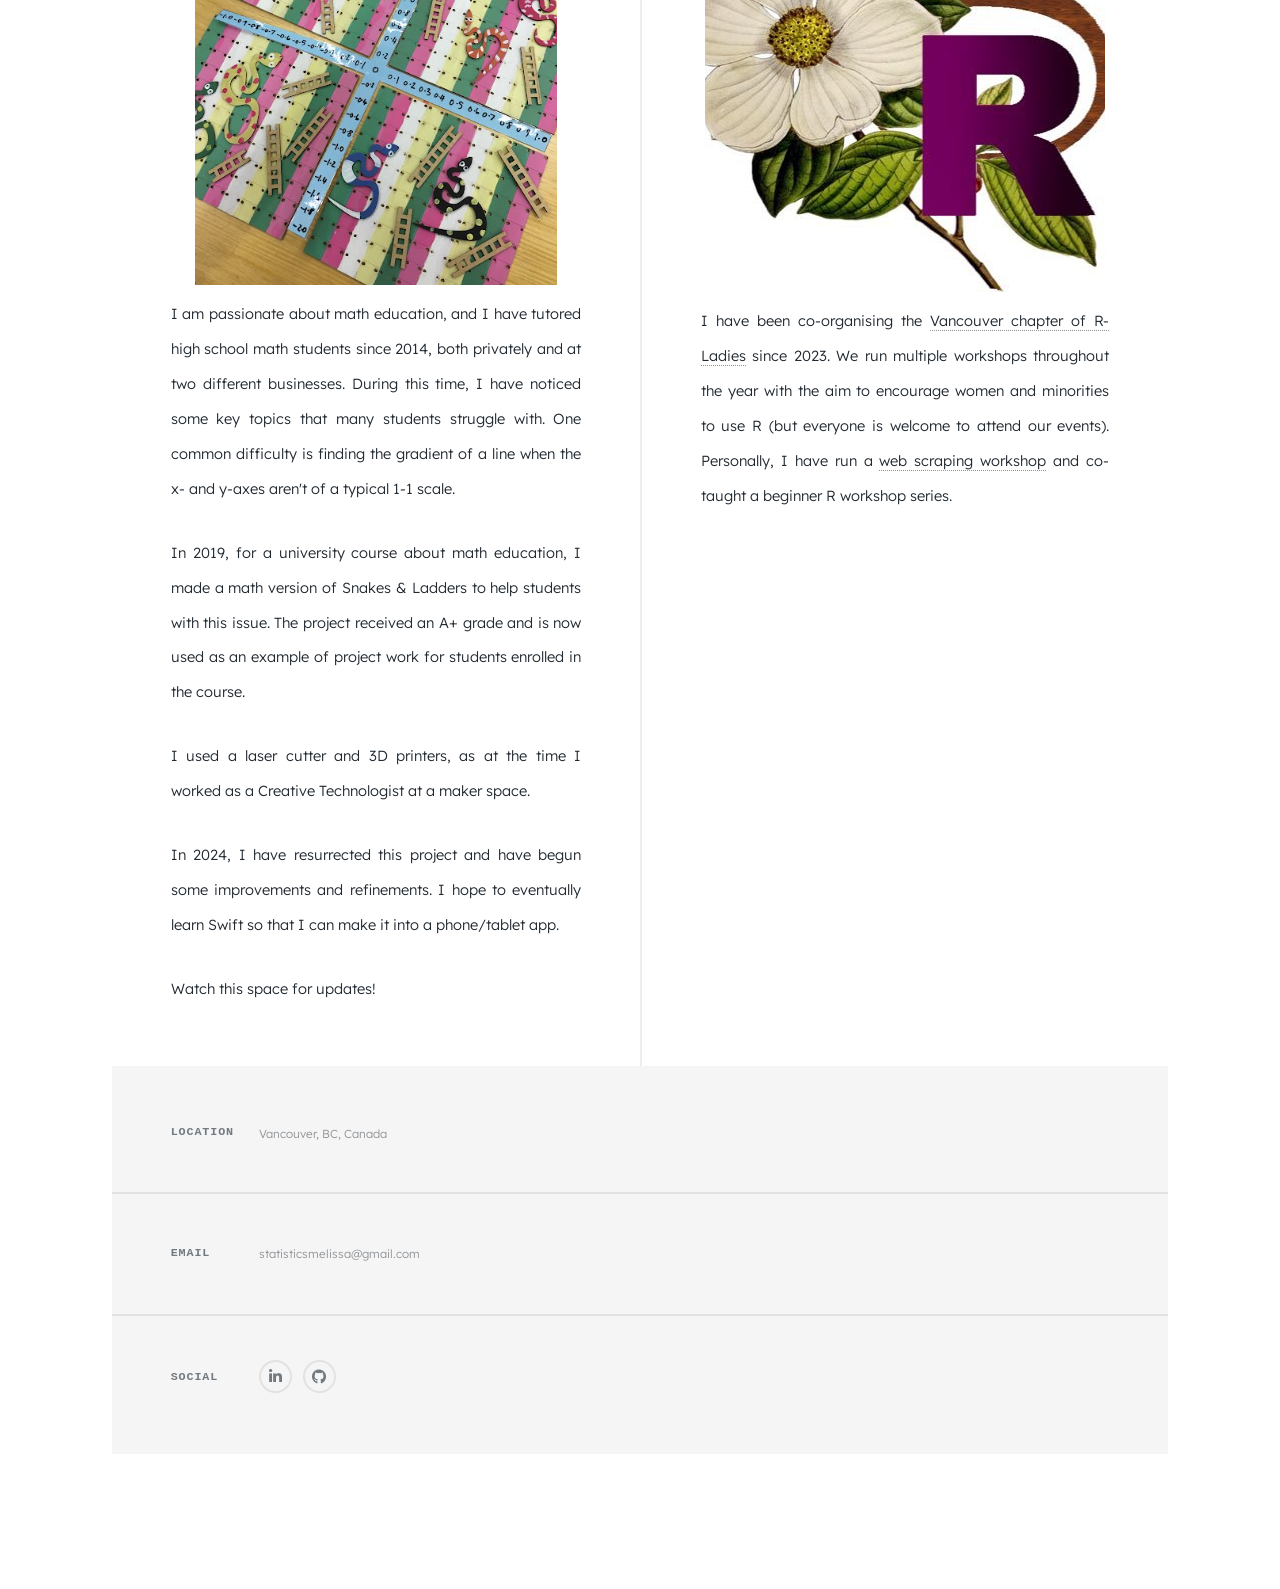
==== commit 119ac0d2: "updated about" ====
--- a/index.html
+++ b/index.html
@@ -68,7 +68,7 @@
 										Python (PySpark, NumPy, pandas), SQL, Excel, HTML, CSS, JavaScript, Databricks, Hex, Jupyter Notebooks, Google Cloud Platform (especially BigQuery), bash, GitHub, GitLab, Gitflow, CI/CD,
 										Agile development, and various statistical concepts (e.g. GLM/GLMM, ASR, time series).
 									</li>
-									<li> Right now, I'm learning Strudel REPL. I hope to eventually learn some JS libraries, Swift, AWS, and Power BI too! I love learning new tools and programming languages.
+									<li> Right now, I'm learning Strudel REPL and Flask. At some point, this boring static site will become a nicer Flask site. I hope to eventually learn some JS libraries, Swift, AWS, and Power BI too! I love learning new tools and programming languages.
 									</li>
 									<li>I grew up in Aotearoa (New Zealand) and moved to Vancouver, BC, Canada in February 2023.</li>
 									<li>Outside of work, I <a href="https://www.richmondacademyofdance.com/melissa-bather">teach tap dancing</a>, draw, play the drums, hike, camp, and I'm currently learning French. I love to read all kinds of books and I am a big Stephen King fan!</li>
